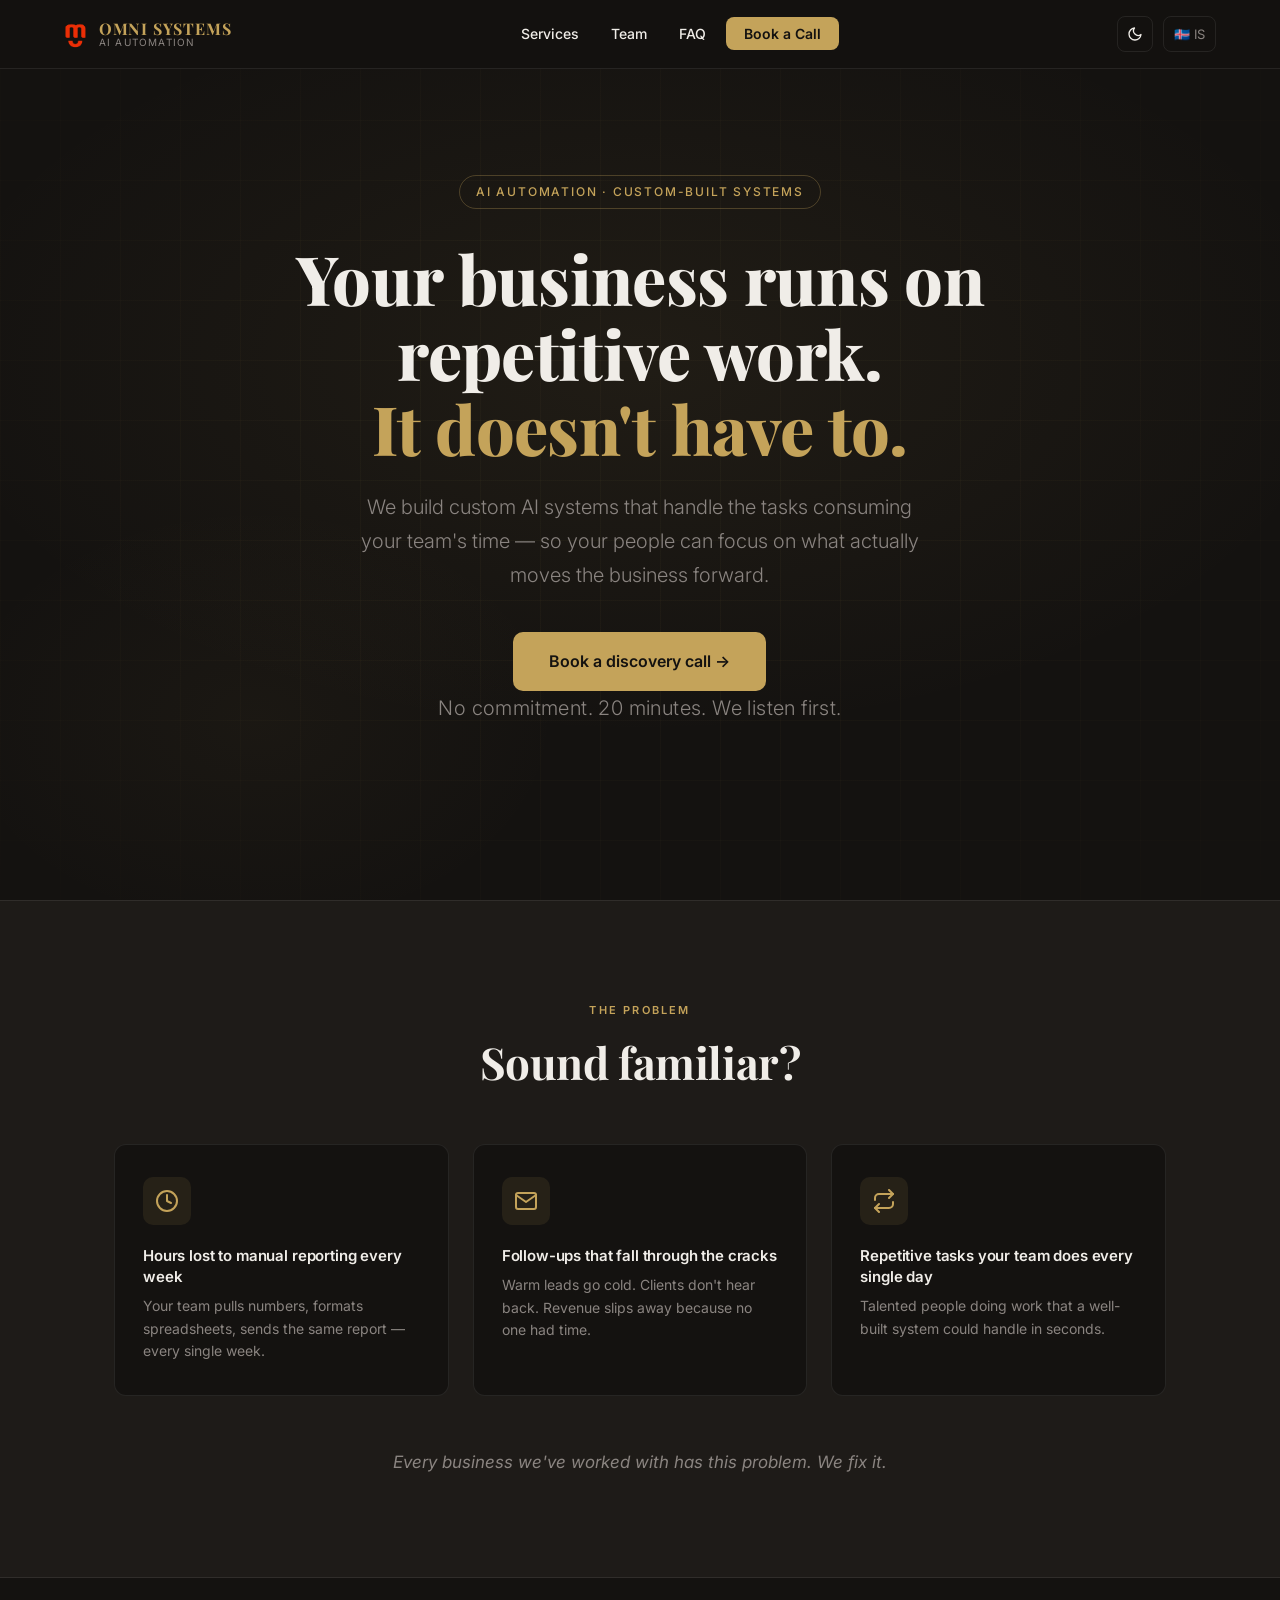
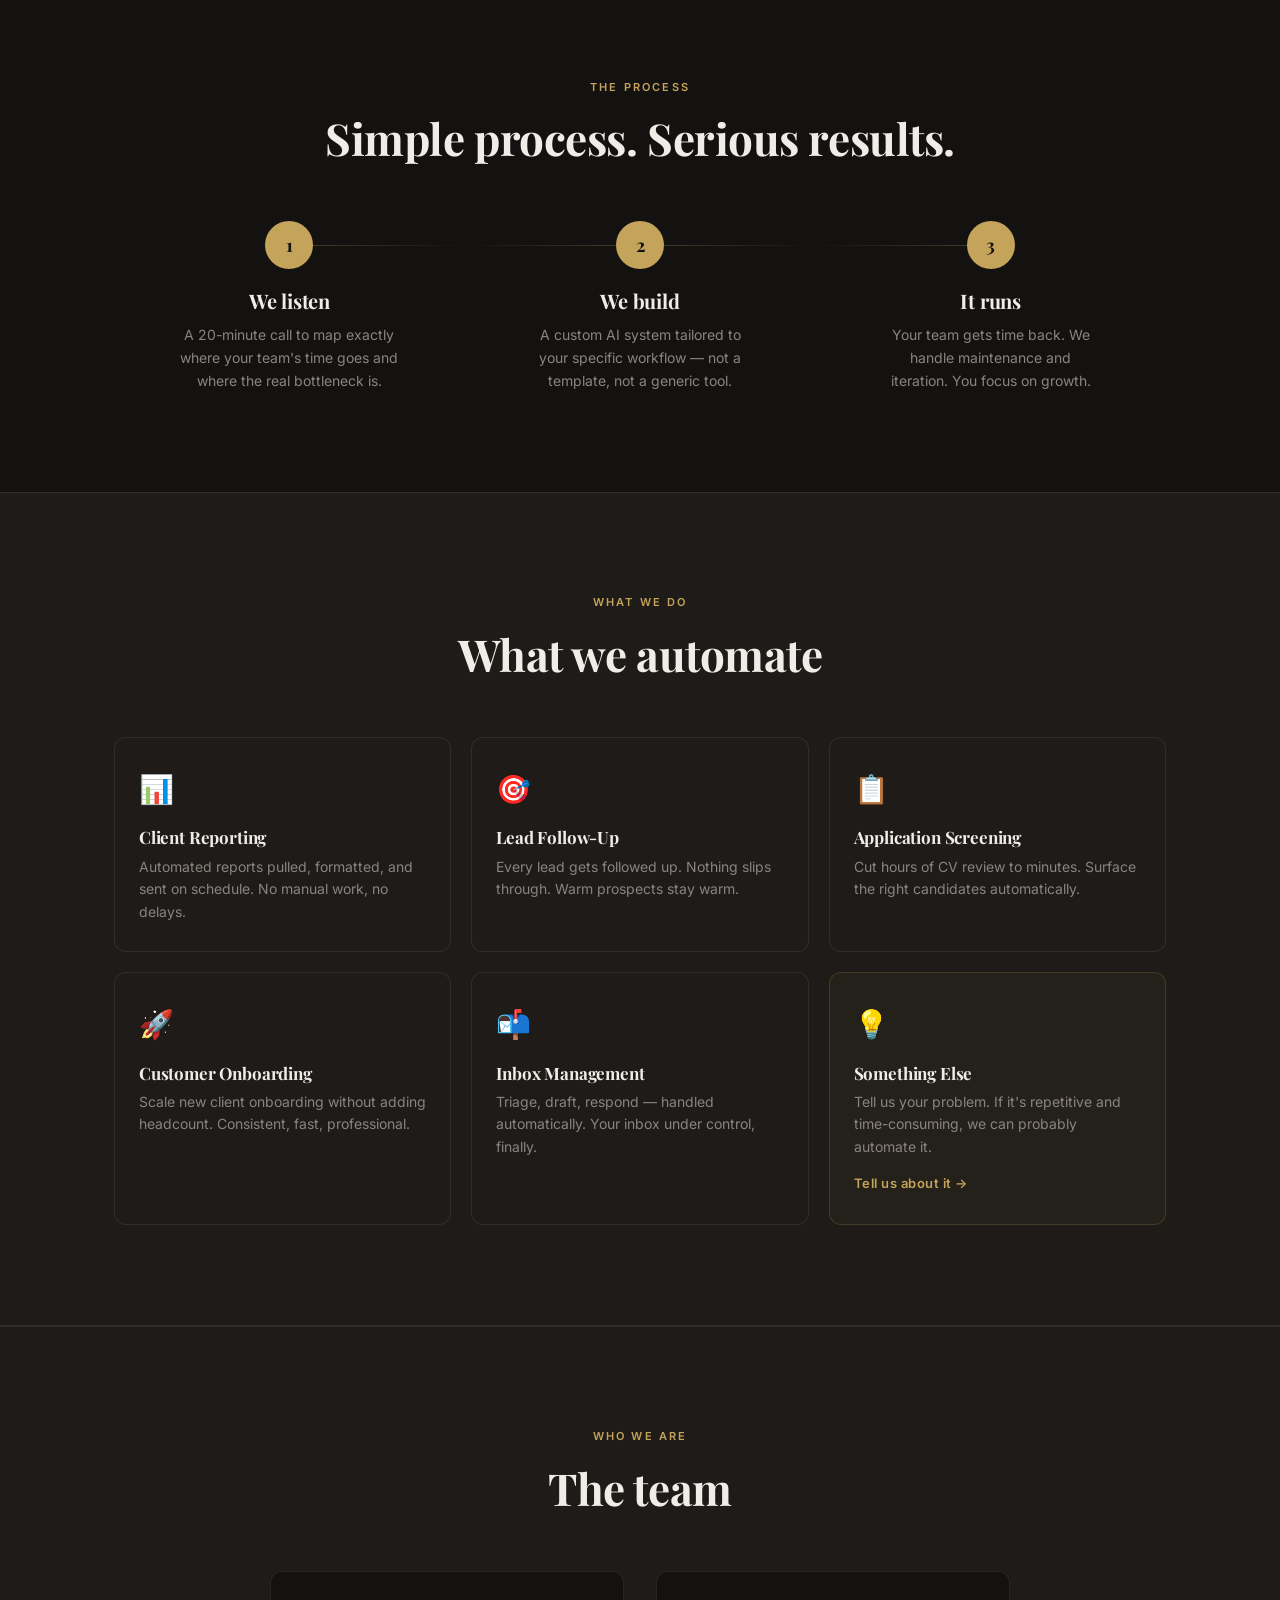
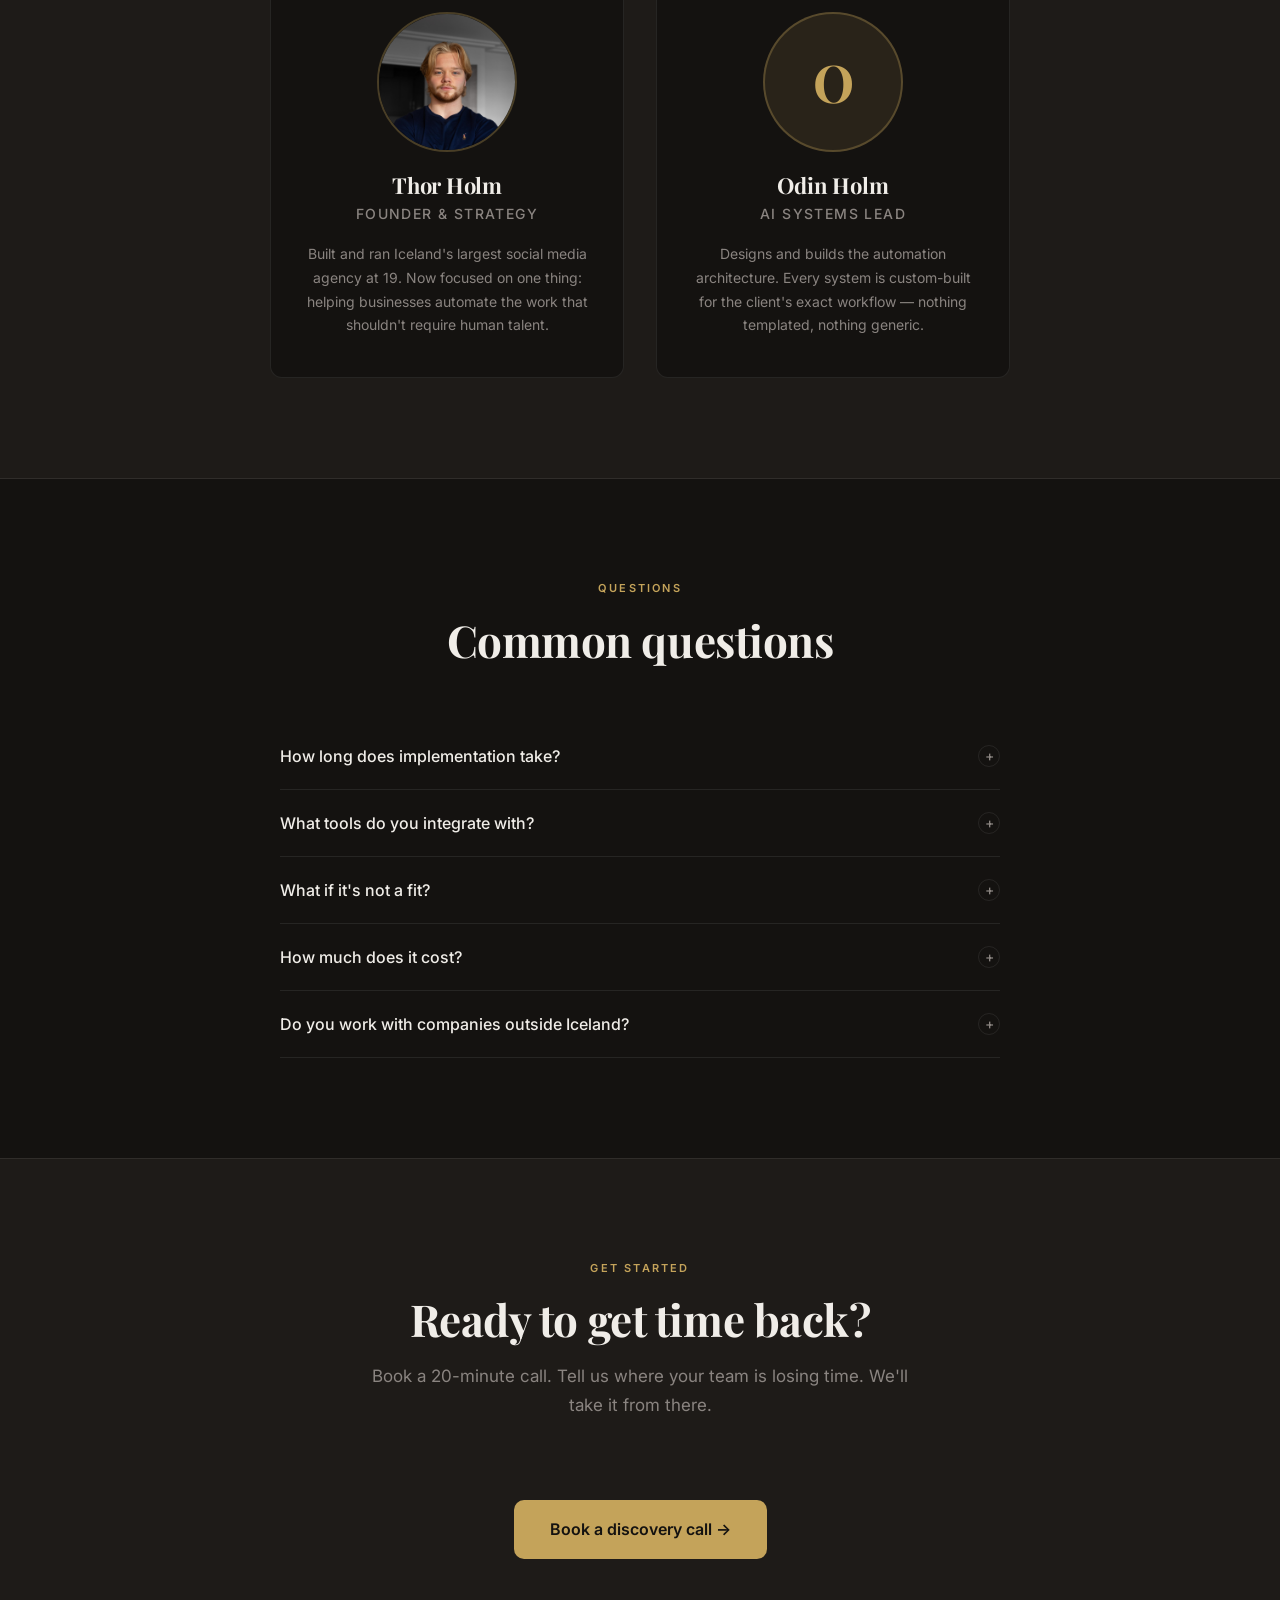
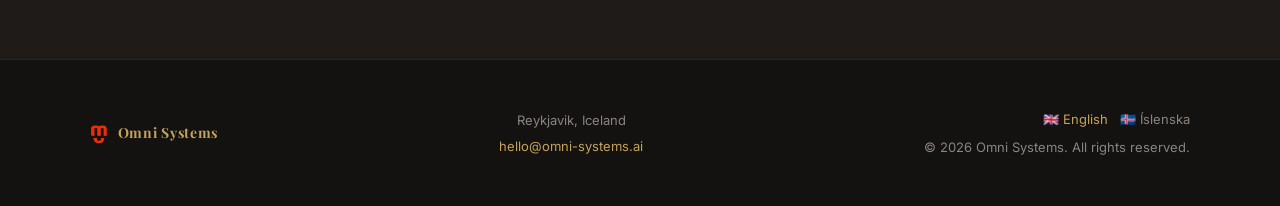
==== index.html @ a5f2f6a1 "feat: Omni Systems website v1 — dark/light mode, EN/IS, full landing page" ====
<!DOCTYPE html>
<html lang="en">
<head>
  <meta charset="UTF-8" />
  <meta name="viewport" content="width=device-width, initial-scale=1.0" />
  <title>Omni Systems — AI Automation Agency</title>
  <meta name="description" content="We build custom AI systems that handle the tasks consuming your team's time — so your people can focus on what actually moves the business forward." />
  <meta property="og:title" content="Omni Systems — AI Automation Agency" />
  <meta property="og:description" content="Custom AI automation built for your exact workflow. Book a 20-minute discovery call." />
  <meta property="og:image" content="assets/thor-holm.jpg" />
  <meta property="og:type" content="website" />
  <link rel="stylesheet" href="style.css" />
  <link rel="icon" href="data:image/svg+xml,<svg xmlns='http://www.w3.org/2000/svg' viewBox='0 0 100 100'><text y='.9em' font-size='90'>⚙</text></svg>" />
</head>
<body>

<!-- ── Navigation ── -->
<nav>
  <div class="nav-inner">
    <a href="#" class="nav-logo">
      <img src="assets/logo-icon.png" alt="Omni Systems" style="height:36px;width:auto;" />
      <div class="nav-logo-text">
        <span class="nav-logo-name">Omni Systems</span>
        <span class="nav-logo-tagline">AI Automation</span>
      </div>
    </a>

    <ul class="nav-links">
      <li><a href="#services">Services</a></li>
      <li><a href="#team">Team</a></li>
      <li><a href="#faq">FAQ</a></li>
      <li><a href="https://calendly.com/thorholm04/discovery-call" target="_blank" rel="noopener" class="nav-cta">Book a Call</a></li>
    </ul>

    <div class="nav-controls">
      <button class="theme-toggle" id="theme-toggle" title="Toggle light/dark mode" aria-label="Toggle theme">
        <!-- icon injected by JS -->
      </button>
      <a href="is/" class="lang-toggle" title="Íslenska">
        🇮🇸 <span>IS</span>
      </a>
      <button class="hamburger" id="hamburger" aria-label="Menu">
        <span></span><span></span><span></span>
      </button>
    </div>
  </div>
</nav>

<!-- ── Mobile Menu ── -->
<div class="mobile-menu" id="mobile-menu">
  <a href="#services">Services</a>
  <a href="#team">Team</a>
  <a href="#faq">FAQ</a>
  <a href="is/" class="lang-toggle" style="border:none;padding:12px 0;">🇮🇸 Íslenska</a>
  <a href="https://calendly.com/thorholm04/discovery-call" target="_blank" rel="noopener" class="mobile-cta">Book a discovery call →</a>
</div>

<!-- ── Hero ── -->
<section class="hero" id="home">
  <div class="hero-bg">
    <div class="hero-grid"></div>
  </div>
  <div class="hero-content fade-up visible">
    <div class="hero-badge">AI Automation · Custom-built systems</div>
    <h1>Your business runs on<br/>repetitive work.<br/><em>It doesn't have to.</em></h1>
    <p>We build custom AI systems that handle the tasks consuming your team's time — so your people can focus on what actually moves the business forward.</p>
    <a href="https://calendly.com/thorholm04/discovery-call" target="_blank" rel="noopener" class="btn">Book a discovery call &rarr;</a>
    <p class="hero-trust">No commitment. 20 minutes. We listen first.</p>
  </div>
</section>

<!-- ── The Problem ── -->
<section class="section problem" id="problem">
  <div class="container">
    <div class="text-center">
      <p class="section-label">The problem</p>
      <h2 class="section-title">Sound familiar?</h2>
    </div>
    <div class="problem-grid">
      <div class="problem-card fade-up">
        <div class="problem-icon">
          <svg viewBox="0 0 24 24" fill="none" stroke="currentColor" stroke-width="2" stroke-linecap="round" stroke-linejoin="round">
            <circle cx="12" cy="12" r="10"/><polyline points="12 6 12 12 16 14"/>
          </svg>
        </div>
        <h3>Hours lost to manual reporting every week</h3>
        <p>Your team pulls numbers, formats spreadsheets, sends the same report — every single week.</p>
      </div>
      <div class="problem-card fade-up">
        <div class="problem-icon">
          <svg viewBox="0 0 24 24" fill="none" stroke="currentColor" stroke-width="2" stroke-linecap="round" stroke-linejoin="round">
            <path d="M4 4h16c1.1 0 2 .9 2 2v12c0 1.1-.9 2-2 2H4c-1.1 0-2-.9-2-2V6c0-1.1.9-2 2-2z"/><polyline points="22,6 12,13 2,6"/>
          </svg>
        </div>
        <h3>Follow-ups that fall through the cracks</h3>
        <p>Warm leads go cold. Clients don't hear back. Revenue slips away because no one had time.</p>
      </div>
      <div class="problem-card fade-up">
        <div class="problem-icon">
          <svg viewBox="0 0 24 24" fill="none" stroke="currentColor" stroke-width="2" stroke-linecap="round" stroke-linejoin="round">
            <polyline points="17 1 21 5 17 9"/><path d="M3 11V9a4 4 0 0 1 4-4h14"/><polyline points="7 23 3 19 7 15"/><path d="M21 13v2a4 4 0 0 1-4 4H3"/>
          </svg>
        </div>
        <h3>Repetitive tasks your team does every single day</h3>
        <p>Talented people doing work that a well-built system could handle in seconds.</p>
      </div>
    </div>
    <p class="problem-closing">Every business we've worked with has this problem. We fix it.</p>
  </div>
</section>

<!-- ── How It Works ── -->
<section class="section" id="how">
  <div class="container">
    <div class="text-center">
      <p class="section-label">The process</p>
      <h2 class="section-title">Simple process. Serious results.</h2>
    </div>
    <div class="steps-row">
      <div class="step fade-up">
        <div class="step-number">1</div>
        <h3>We listen</h3>
        <p>A 20-minute call to map exactly where your team's time goes and where the real bottleneck is.</p>
      </div>
      <div class="step fade-up">
        <div class="step-number">2</div>
        <h3>We build</h3>
        <p>A custom AI system tailored to your specific workflow — not a template, not a generic tool.</p>
      </div>
      <div class="step fade-up">
        <div class="step-number">3</div>
        <h3>It runs</h3>
        <p>Your team gets time back. We handle maintenance and iteration. You focus on growth.</p>
      </div>
    </div>
  </div>
</section>

<!-- ── Services ── -->
<section class="section" id="services" style="background:var(--bg-card);border-top:1px solid var(--border);border-bottom:1px solid var(--border);">
  <div class="container">
    <div class="text-center">
      <p class="section-label">What we do</p>
      <h2 class="section-title">What we automate</h2>
    </div>
    <div class="services-grid">
      <div class="service-card fade-up">
        <div class="service-icon">📊</div>
        <h3>Client Reporting</h3>
        <p>Automated reports pulled, formatted, and sent on schedule. No manual work, no delays.</p>
      </div>
      <div class="service-card fade-up">
        <div class="service-icon">🎯</div>
        <h3>Lead Follow-Up</h3>
        <p>Every lead gets followed up. Nothing slips through. Warm prospects stay warm.</p>
      </div>
      <div class="service-card fade-up">
        <div class="service-icon">📋</div>
        <h3>Application Screening</h3>
        <p>Cut hours of CV review to minutes. Surface the right candidates automatically.</p>
      </div>
      <div class="service-card fade-up">
        <div class="service-icon">🚀</div>
        <h3>Customer Onboarding</h3>
        <p>Scale new client onboarding without adding headcount. Consistent, fast, professional.</p>
      </div>
      <div class="service-card fade-up">
        <div class="service-icon">📬</div>
        <h3>Inbox Management</h3>
        <p>Triage, draft, respond — handled automatically. Your inbox under control, finally.</p>
      </div>
      <div class="service-card cta-card fade-up">
        <div class="service-icon">💡</div>
        <h3>Something Else</h3>
        <p>Tell us your problem. If it's repetitive and time-consuming, we can probably automate it.</p>
        <a href="https://calendly.com/thorholm04/discovery-call" target="_blank" rel="noopener" class="service-link">Tell us about it &rarr;</a>
      </div>
    </div>
  </div>
</section>

<!-- ── Team ── -->
<section class="section team" id="team">
  <div class="container">
    <div class="text-center">
      <p class="section-label">Who we are</p>
      <h2 class="section-title">The team</h2>
    </div>
    <div class="team-grid">
      <div class="team-card fade-up">
        <img src="assets/thor-holm.jpg" alt="Thor Holm" class="team-photo" />
        <h3>Thor Holm</h3>
        <p class="team-role">Founder &amp; Strategy</p>
        <p>Built and ran Iceland's largest social media agency at 19. Now focused on one thing: helping businesses automate the work that shouldn't require human talent.</p>
      </div>
      <div class="team-card fade-up">
        <div class="team-photo-placeholder">O</div>
        <h3>Odin Holm</h3>
        <p class="team-role">AI Systems Lead</p>
        <p>Designs and builds the automation architecture. Every system is custom-built for the client's exact workflow — nothing templated, nothing generic.</p>
      </div>
    </div>
  </div>
</section>

<!-- ── FAQ ── -->
<section class="section" id="faq">
  <div class="container">
    <div class="text-center">
      <p class="section-label">Questions</p>
      <h2 class="section-title">Common questions</h2>
    </div>
    <div class="faq-list">
      <div class="faq-item">
        <button class="faq-question">
          How long does implementation take?
          <span class="faq-icon">+</span>
        </button>
        <div class="faq-answer"><div class="faq-answer-inner">First automation deployed within 1–2 weeks of our discovery call. We move fast and build iteratively.</div></div>
      </div>
      <div class="faq-item">
        <button class="faq-question">
          What tools do you integrate with?
          <span class="faq-icon">+</span>
        </button>
        <div class="faq-answer"><div class="faq-answer-inner">We work with whatever your team already uses — email, CRM, spreadsheets, Slack, or anything else. No rip-and-replace.</div></div>
      </div>
      <div class="faq-item">
        <button class="faq-question">
          What if it's not a fit?
          <span class="faq-icon">+</span>
        </button>
        <div class="faq-answer"><div class="faq-answer-inner">We'll tell you on the discovery call. No hard sell, no wasted time. If it's not the right fit, we'll say so honestly.</div></div>
      </div>
      <div class="faq-item">
        <button class="faq-question">
          How much does it cost?
          <span class="faq-icon">+</span>
        </button>
        <div class="faq-answer"><div class="faq-answer-inner">Depends on scope. Most clients start at $1,500–2,000/month. We discuss this openly on the call — no surprises.</div></div>
      </div>
      <div class="faq-item">
        <button class="faq-question">
          Do you work with companies outside Iceland?
          <span class="faq-icon">+</span>
        </button>
        <div class="faq-answer"><div class="faq-answer-inner">Yes. Most of our clients are in the UK, US, and Scandinavia. We work fully remotely and across time zones.</div></div>
      </div>
    </div>
  </div>
</section>

<!-- ── Final CTA ── -->
<section class="section final-cta" id="contact">
  <div class="container">
    <p class="section-label">Get started</p>
    <h2 class="section-title">Ready to get time back?</h2>
    <p class="section-sub">Book a 20-minute call. Tell us where your team is losing time. We'll take it from there.</p>
    <a href="https://calendly.com/thorholm04/discovery-call" target="_blank" rel="noopener" class="btn" style="margin-top:40px;">Book a discovery call &rarr;</a>
  </div>
</section>

<!-- ── Footer ── -->
<footer>
  <div class="footer-inner">
    <div class="footer-logo">
      <img src="assets/logo-icon.png" alt="Omni Systems" />
      <span class="footer-logo-text">Omni Systems</span>
    </div>
    <div class="footer-meta">
      <span>Reykjavik, Iceland</span>
      <a href="mailto:hello@omni-systems.ai">hello@omni-systems.ai</a>
    </div>
    <div class="footer-right">
      <div class="footer-langs">
        <a href="/" class="active">🇬🇧 English</a>
        <a href="is/">🇮🇸 Íslenska</a>
      </div>
      <span>&copy; 2026 Omni Systems. All rights reserved.</span>
    </div>
  </div>
</footer>

<script src="script.js"></script>
</body>
</html>
---- style.css ----
/* ============================================
   OMNI SYSTEMS — style.css
   Dark/light mode, Playfair + Inter, gold accent
   ============================================ */

@import url('https://fonts.googleapis.com/css2?family=Inter:wght@300;400;500;600&family=Playfair+Display:wght@600;700;800&display=swap');

/* ── CSS Variables ── */
:root {
  --bg: #141210;
  --bg-card: #1e1b18;
  --bg-card-hover: #252017;
  --text: #F0EDE8;
  --text-muted: #8a8480;
  --accent: #c4a35a;
  --accent-hover: #d4b36a;
  --border: rgba(255,255,255,0.08);
  --nav-bg: rgba(20,18,16,0.92);
  --shadow: 0 4px 32px rgba(0,0,0,0.4);
  --radius: 12px;
  --transition: 0.3s ease;
}

body.light-mode {
  --bg: #FAF8F5;
  --bg-card: #F0ECE6;
  --bg-card-hover: #E8E2D8;
  --text: #1a1a18;
  --text-muted: #6b6560;
  --accent: #c4a35a;
  --accent-hover: #b39348;
  --border: rgba(0,0,0,0.08);
  --nav-bg: rgba(250,248,245,0.92);
  --shadow: 0 4px 32px rgba(0,0,0,0.08);
}

/* ── Paper grain texture for light mode ── */
body.light-mode::before {
  content: '';
  position: fixed;
  inset: 0;
  pointer-events: none;
  z-index: 0;
  opacity: 0.035;
  background-image: url("data:image/svg+xml,%3Csvg viewBox='0 0 256 256' xmlns='http://www.w3.org/2000/svg'%3E%3Cfilter id='noise'%3E%3CfeTurbulence type='fractalNoise' baseFrequency='0.9' numOctaves='4' stitchTiles='stitch'/%3E%3C/filter%3E%3Crect width='100%25' height='100%25' filter='url(%23noise)'/%3E%3C/svg%3E");
  background-repeat: repeat;
  background-size: 256px 256px;
}

/* ── Reset & Base ── */
*, *::before, *::after { box-sizing: border-box; margin: 0; padding: 0; }

html { scroll-behavior: smooth; }

body {
  background-color: var(--bg);
  color: var(--text);
  font-family: 'Inter', system-ui, sans-serif;
  font-size: 16px;
  line-height: 1.7;
  transition: background-color var(--transition), color var(--transition);
  position: relative;
}

h1, h2, h3, h4 {
  font-family: 'Playfair Display', Georgia, serif;
  line-height: 1.2;
  letter-spacing: -0.01em;
}

a { text-decoration: none; color: inherit; }
img { max-width: 100%; display: block; }

/* ── Layout ── */
.container {
  max-width: 1100px;
  margin: 0 auto;
  padding: 0 24px;
}

section { position: relative; z-index: 1; }

/* ── Nav ── */
nav {
  position: fixed;
  top: 0; left: 0; right: 0;
  z-index: 100;
  background: var(--nav-bg);
  backdrop-filter: blur(16px);
  -webkit-backdrop-filter: blur(16px);
  border-bottom: 1px solid var(--border);
  transition: background var(--transition);
}

.nav-inner {
  display: flex;
  align-items: center;
  justify-content: space-between;
  height: 68px;
  padding: 0 24px;
  max-width: 1200px;
  margin: 0 auto;
}

.nav-logo {
  display: flex;
  align-items: center;
  gap: 12px;
  text-decoration: none;
}

.nav-logo img {
  height: 36px;
  width: auto;
}

.nav-logo-text {
  display: flex;
  flex-direction: column;
  line-height: 1.1;
}

.nav-logo-name {
  font-family: 'Playfair Display', serif;
  font-size: 16px;
  font-weight: 700;
  color: var(--accent);
  letter-spacing: 0.05em;
  text-transform: uppercase;
}

.nav-logo-tagline {
  font-size: 10px;
  color: var(--text-muted);
  letter-spacing: 0.12em;
  text-transform: uppercase;
}

.nav-links {
  display: flex;
  align-items: center;
  gap: 8px;
  list-style: none;
}

.nav-links a {
  font-size: 14px;
  font-weight: 500;
  color: var(--text);
  padding: 6px 12px;
  border-radius: 6px;
  transition: color var(--transition), background var(--transition);
}

.nav-links a:hover { color: var(--accent); }

.nav-cta {
  background: var(--accent) !important;
  color: #141210 !important;
  padding: 8px 18px !important;
  border-radius: 8px !important;
  font-weight: 600 !important;
  font-size: 14px !important;
  transition: background var(--transition), transform 0.15s ease !important;
}

.nav-cta:hover {
  background: var(--accent-hover) !important;
  transform: translateY(-1px);
}

.nav-controls {
  display: flex;
  align-items: center;
  gap: 10px;
}

.theme-toggle {
  background: none;
  border: 1px solid var(--border);
  color: var(--text);
  cursor: pointer;
  width: 36px;
  height: 36px;
  border-radius: 8px;
  display: flex;
  align-items: center;
  justify-content: center;
  transition: border-color var(--transition), background var(--transition);
  font-size: 16px;
}

.theme-toggle:hover { border-color: var(--accent); background: var(--bg-card); }

.lang-toggle {
  display: flex;
  align-items: center;
  gap: 4px;
  font-size: 13px;
  color: var(--text-muted);
  border: 1px solid var(--border);
  border-radius: 8px;
  padding: 6px 10px;
  transition: border-color var(--transition), color var(--transition);
  cursor: pointer;
}

.lang-toggle:hover { border-color: var(--accent); color: var(--accent); }
.lang-toggle .active { color: var(--accent); font-weight: 600; }

/* Hamburger */
.hamburger {
  display: none;
  flex-direction: column;
  gap: 5px;
  cursor: pointer;
  background: none;
  border: none;
  padding: 4px;
}

.hamburger span {
  display: block;
  width: 22px;
  height: 2px;
  background: var(--text);
  border-radius: 2px;
  transition: all 0.25s ease;
}

.hamburger.open span:nth-child(1) { transform: translateY(7px) rotate(45deg); }
.hamburger.open span:nth-child(2) { opacity: 0; }
.hamburger.open span:nth-child(3) { transform: translateY(-7px) rotate(-45deg); }

.mobile-menu {
  display: none;
  position: fixed;
  top: 68px; left: 0; right: 0;
  background: var(--bg);
  border-bottom: 1px solid var(--border);
  z-index: 99;
  padding: 20px 24px 28px;
  flex-direction: column;
  gap: 4px;
}

.mobile-menu.open { display: flex; }

.mobile-menu a {
  font-size: 16px;
  font-weight: 500;
  color: var(--text);
  padding: 12px 0;
  border-bottom: 1px solid var(--border);
  transition: color var(--transition);
}

.mobile-menu a:hover { color: var(--accent); }

.mobile-menu .mobile-cta {
  margin-top: 16px;
  background: var(--accent);
  color: #141210;
  text-align: center;
  padding: 14px;
  border-radius: 10px;
  font-weight: 600;
  font-size: 15px;
  border: none;
}

/* ── Hero ── */
.hero {
  min-height: 100vh;
  display: flex;
  align-items: center;
  justify-content: center;
  text-align: center;
  padding: 120px 24px 80px;
  overflow: hidden;
}

.hero-bg {
  position: absolute;
  inset: 0;
  z-index: 0;
  overflow: hidden;
}

/* Animated geometric lines */
.hero-bg::before {
  content: '';
  position: absolute;
  inset: 0;
  background:
    radial-gradient(ellipse 80% 60% at 50% 40%, rgba(196,163,90,0.07) 0%, transparent 70%),
    radial-gradient(ellipse 40% 40% at 20% 80%, rgba(196,163,90,0.04) 0%, transparent 60%);
}

.hero-grid {
  position: absolute;
  inset: 0;
  background-image:
    linear-gradient(rgba(196,163,90,0.04) 1px, transparent 1px),
    linear-gradient(90deg, rgba(196,163,90,0.04) 1px, transparent 1px);
  background-size: 60px 60px;
  mask-image: radial-gradient(ellipse 80% 80% at 50% 50%, black 30%, transparent 100%);
  -webkit-mask-image: radial-gradient(ellipse 80% 80% at 50% 50%, black 30%, transparent 100%);
  animation: gridDrift 20s ease-in-out infinite alternate;
}

@keyframes gridDrift {
  from { transform: translate(0, 0); }
  to { transform: translate(10px, 10px); }
}

.hero-content { position: relative; z-index: 1; max-width: 820px; margin: 0 auto; }

.hero-badge {
  display: inline-block;
  font-size: 12px;
  font-weight: 500;
  letter-spacing: 0.15em;
  text-transform: uppercase;
  color: var(--accent);
  border: 1px solid rgba(196,163,90,0.3);
  border-radius: 100px;
  padding: 6px 16px;
  margin-bottom: 32px;
}

.hero h1 {
  font-size: clamp(38px, 6vw, 68px);
  font-weight: 800;
  color: var(--text);
  margin-bottom: 24px;
  line-height: 1.1;
}

.hero h1 em {
  font-style: normal;
  color: var(--accent);
}

.hero p {
  font-size: clamp(16px, 2vw, 20px);
  color: var(--text-muted);
  max-width: 580px;
  margin: 0 auto 40px;
  font-weight: 300;
  line-height: 1.7;
}

.btn {
  display: inline-block;
  background: var(--accent);
  color: #141210;
  font-family: 'Inter', sans-serif;
  font-size: 16px;
  font-weight: 600;
  padding: 16px 36px;
  border-radius: 10px;
  border: none;
  cursor: pointer;
  transition: background var(--transition), transform 0.15s ease, box-shadow var(--transition);
  text-decoration: none;
}

.btn:hover {
  background: var(--accent-hover);
  transform: translateY(-2px);
  box-shadow: 0 8px 24px rgba(196,163,90,0.3);
}

.btn-outline {
  background: transparent;
  border: 1px solid var(--accent);
  color: var(--accent);
}

.btn-outline:hover {
  background: var(--accent);
  color: #141210;
}

.hero-trust {
  margin-top: 20px;
  font-size: 13px;
  color: var(--text-muted);
  letter-spacing: 0.02em;
}

/* ── Section Styles ── */
.section {
  padding: 100px 0;
}

.section-label {
  font-size: 11px;
  font-weight: 600;
  letter-spacing: 0.2em;
  text-transform: uppercase;
  color: var(--accent);
  margin-bottom: 16px;
}

.section-title {
  font-size: clamp(28px, 4vw, 44px);
  font-weight: 700;
  color: var(--text);
  margin-bottom: 16px;
}

.section-sub {
  font-size: 17px;
  color: var(--text-muted);
  max-width: 560px;
  line-height: 1.7;
}

.text-center { text-align: center; }
.text-center .section-sub { margin: 0 auto; }

/* ── Problem Section ── */
.problem { background: var(--bg-card); border-top: 1px solid var(--border); border-bottom: 1px solid var(--border); }

.problem-grid {
  display: grid;
  grid-template-columns: repeat(3, 1fr);
  gap: 24px;
  margin-top: 56px;
}

.problem-card {
  background: var(--bg);
  border: 1px solid var(--border);
  border-radius: var(--radius);
  padding: 32px 28px;
  transition: border-color var(--transition), transform 0.2s ease;
}

.problem-card:hover {
  border-color: rgba(196,163,90,0.3);
  transform: translateY(-3px);
}

.problem-icon {
  width: 48px;
  height: 48px;
  background: rgba(196,163,90,0.1);
  border-radius: 10px;
  display: flex;
  align-items: center;
  justify-content: center;
  margin-bottom: 20px;
}

.problem-icon svg { width: 24px; height: 24px; color: var(--accent); }

.problem-card h3 {
  font-family: 'Inter', sans-serif;
  font-size: 15px;
  font-weight: 600;
  color: var(--text);
  margin-bottom: 8px;
  line-height: 1.4;
}

.problem-card p {
  font-size: 14px;
  color: var(--text-muted);
  line-height: 1.6;
}

.problem-closing {
  text-align: center;
  margin-top: 52px;
  font-size: 17px;
  color: var(--text-muted);
  font-style: italic;
}

/* ── How It Works ── */
.steps-row {
  display: flex;
  align-items: flex-start;
  gap: 0;
  margin-top: 56px;
}

.step {
  flex: 1;
  text-align: center;
  padding: 0 24px;
  position: relative;
}

.step::after {
  content: '';
  position: absolute;
  top: 24px;
  right: -1px;
  width: 50%;
  height: 1px;
  background: linear-gradient(90deg, var(--accent), transparent);
  opacity: 0.3;
}

.step:last-child::after { display: none; }

.step::before {
  content: '';
  position: absolute;
  top: 24px;
  left: -1px;
  width: 50%;
  height: 1px;
  background: linear-gradient(270deg, var(--accent), transparent);
  opacity: 0.3;
}

.step:first-child::before { display: none; }

.step-number {
  width: 48px;
  height: 48px;
  background: var(--accent);
  color: #141210;
  border-radius: 50%;
  display: flex;
  align-items: center;
  justify-content: center;
  font-family: 'Playfair Display', serif;
  font-size: 18px;
  font-weight: 700;
  margin: 0 auto 20px;
  position: relative;
  z-index: 1;
}

.step h3 {
  font-size: 20px;
  font-weight: 700;
  color: var(--text);
  margin-bottom: 10px;
}

.step p {
  font-size: 14px;
  color: var(--text-muted);
  line-height: 1.65;
  max-width: 220px;
  margin: 0 auto;
}

/* ── Services ── */
.services-grid {
  display: grid;
  grid-template-columns: repeat(3, 1fr);
  gap: 20px;
  margin-top: 56px;
}

.service-card {
  background: var(--bg-card);
  border: 1px solid var(--border);
  border-radius: var(--radius);
  padding: 28px 24px;
  transition: border-color var(--transition), transform 0.2s ease, background var(--transition);
}

.service-card:hover {
  border-color: rgba(196,163,90,0.3);
  transform: translateY(-3px);
  background: var(--bg-card-hover);
}

.service-card.cta-card {
  border-color: rgba(196,163,90,0.2);
  background: rgba(196,163,90,0.04);
}

.service-card.cta-card:hover {
  border-color: var(--accent);
  background: rgba(196,163,90,0.08);
}

.service-icon {
  font-size: 28px;
  margin-bottom: 14px;
}

.service-card h3 {
  font-family: 'Playfair Display', serif;
  font-size: 17px;
  font-weight: 700;
  color: var(--text);
  margin-bottom: 8px;
}

.service-card p {
  font-size: 14px;
  color: var(--text-muted);
  line-height: 1.6;
}

.service-link {
  display: inline-block;
  margin-top: 14px;
  font-size: 13px;
  font-weight: 600;
  color: var(--accent);
  letter-spacing: 0.04em;
}

.service-link:hover { text-decoration: underline; }

/* ── Team ── */
.team { background: var(--bg-card); border-top: 1px solid var(--border); border-bottom: 1px solid var(--border); }

.team-grid {
  display: grid;
  grid-template-columns: repeat(2, 1fr);
  gap: 32px;
  margin-top: 56px;
  max-width: 740px;
  margin-left: auto;
  margin-right: auto;
}

.team-card {
  background: var(--bg);
  border: 1px solid var(--border);
  border-radius: var(--radius);
  padding: 40px 32px;
  text-align: center;
  transition: border-color var(--transition), transform 0.2s ease;
}

.team-card:hover {
  border-color: rgba(196,163,90,0.25);
  transform: translateY(-3px);
}

.team-photo {
  width: 140px;
  height: 140px;
  border-radius: 50%;
  object-fit: cover;
  margin: 0 auto 20px;
  border: 2px solid rgba(196,163,90,0.3);
}

.team-photo-placeholder {
  width: 140px;
  height: 140px;
  border-radius: 50%;
  background: rgba(196,163,90,0.12);
  border: 2px solid rgba(196,163,90,0.3);
  display: flex;
  align-items: center;
  justify-content: center;
  margin: 0 auto 20px;
  font-family: 'Playfair Display', serif;
  font-size: 52px;
  font-weight: 700;
  color: var(--accent);
}

.team-card h3 {
  font-size: 22px;
  font-weight: 700;
  color: var(--text);
  margin-bottom: 4px;
}

.team-role {
  font-size: 13px;
  font-weight: 500;
  letter-spacing: 0.1em;
  text-transform: uppercase;
  color: var(--accent);
  margin-bottom: 16px;
}

.team-card p {
  font-size: 14px;
  color: var(--text-muted);
  line-height: 1.7;
}

/* ── FAQ ── */
.faq-list {
  margin-top: 56px;
  max-width: 720px;
  margin-left: auto;
  margin-right: auto;
}

.faq-item {
  border-bottom: 1px solid var(--border);
}

.faq-question {
  width: 100%;
  background: none;
  border: none;
  text-align: left;
  padding: 22px 0;
  font-family: 'Inter', sans-serif;
  font-size: 16px;
  font-weight: 500;
  color: var(--text);
  cursor: pointer;
  display: flex;
  justify-content: space-between;
  align-items: center;
  gap: 16px;
  transition: color var(--transition);
}

.faq-question:hover { color: var(--accent); }

.faq-icon {
  flex-shrink: 0;
  width: 22px;
  height: 22px;
  border: 1px solid var(--border);
  border-radius: 50%;
  display: flex;
  align-items: center;
  justify-content: center;
  font-size: 14px;
  color: var(--text-muted);
  transition: border-color var(--transition), transform 0.25s ease, color var(--transition);
}

.faq-item.open .faq-icon {
  border-color: var(--accent);
  color: var(--accent);
  transform: rotate(45deg);
}

.faq-answer {
  max-height: 0;
  overflow: hidden;
  transition: max-height 0.3s ease, padding 0.3s ease;
}

.faq-answer-inner {
  padding-bottom: 20px;
  font-size: 15px;
  color: var(--text-muted);
  line-height: 1.7;
}

.faq-item.open .faq-answer { max-height: 200px; }

/* ── Final CTA ── */
.final-cta {
  background: var(--bg-card);
  border-top: 1px solid var(--border);
  text-align: center;
}

.final-cta .section-title { margin-bottom: 16px; }
.final-cta .section-sub { margin: 0 auto 40px; }

/* ── Footer ── */
footer {
  background: var(--bg);
  border-top: 1px solid var(--border);
  padding: 48px 24px;
}

.footer-inner {
  max-width: 1100px;
  margin: 0 auto;
  display: flex;
  justify-content: space-between;
  align-items: center;
  flex-wrap: wrap;
  gap: 24px;
}

.footer-logo {
  display: flex;
  align-items: center;
  gap: 10px;
}

.footer-logo img { height: 28px; }

.footer-logo-text {
  font-family: 'Playfair Display', serif;
  font-size: 14px;
  font-weight: 700;
  color: var(--accent);
  letter-spacing: 0.05em;
}

.footer-meta {
  font-size: 13px;
  color: var(--text-muted);
  display: flex;
  flex-direction: column;
  gap: 4px;
  text-align: center;
}

.footer-meta a { color: var(--accent); }
.footer-meta a:hover { text-decoration: underline; }

.footer-right {
  font-size: 13px;
  color: var(--text-muted);
  text-align: right;
  display: flex;
  flex-direction: column;
  gap: 6px;
}

.footer-langs { display: flex; gap: 12px; justify-content: flex-end; }
.footer-langs a { color: var(--text-muted); transition: color var(--transition); }
.footer-langs a:hover, .footer-langs a.active { color: var(--accent); }

/* ── Fade-in animations ── */
.fade-up {
  opacity: 0;
  transform: translateY(28px);
  transition: opacity 0.6s ease, transform 0.6s ease;
}

.fade-up.visible {
  opacity: 1;
  transform: translateY(0);
}

.fade-up:nth-child(1) { transition-delay: 0s; }
.fade-up:nth-child(2) { transition-delay: 0.1s; }
.fade-up:nth-child(3) { transition-delay: 0.2s; }
.fade-up:nth-child(4) { transition-delay: 0.3s; }
.fade-up:nth-child(5) { transition-delay: 0.4s; }
.fade-up:nth-child(6) { transition-delay: 0.5s; }

/* ── Responsive ── */
@media (max-width: 900px) {
  .nav-links { display: none; }
  .hamburger { display: flex; }

  .problem-grid { grid-template-columns: 1fr; }
  .steps-row { flex-direction: column; gap: 32px; align-items: center; }
  .step::after, .step::before { display: none; }

  .services-grid { grid-template-columns: repeat(2, 1fr); }
  .team-grid { grid-template-columns: 1fr; max-width: 400px; }
}

@media (max-width: 600px) {
  .services-grid { grid-template-columns: 1fr; }
  .footer-inner { flex-direction: column; text-align: center; }
  .footer-right { text-align: center; }
  .footer-langs { justify-content: center; }
  .nav-logo-tagline { display: none; }
}
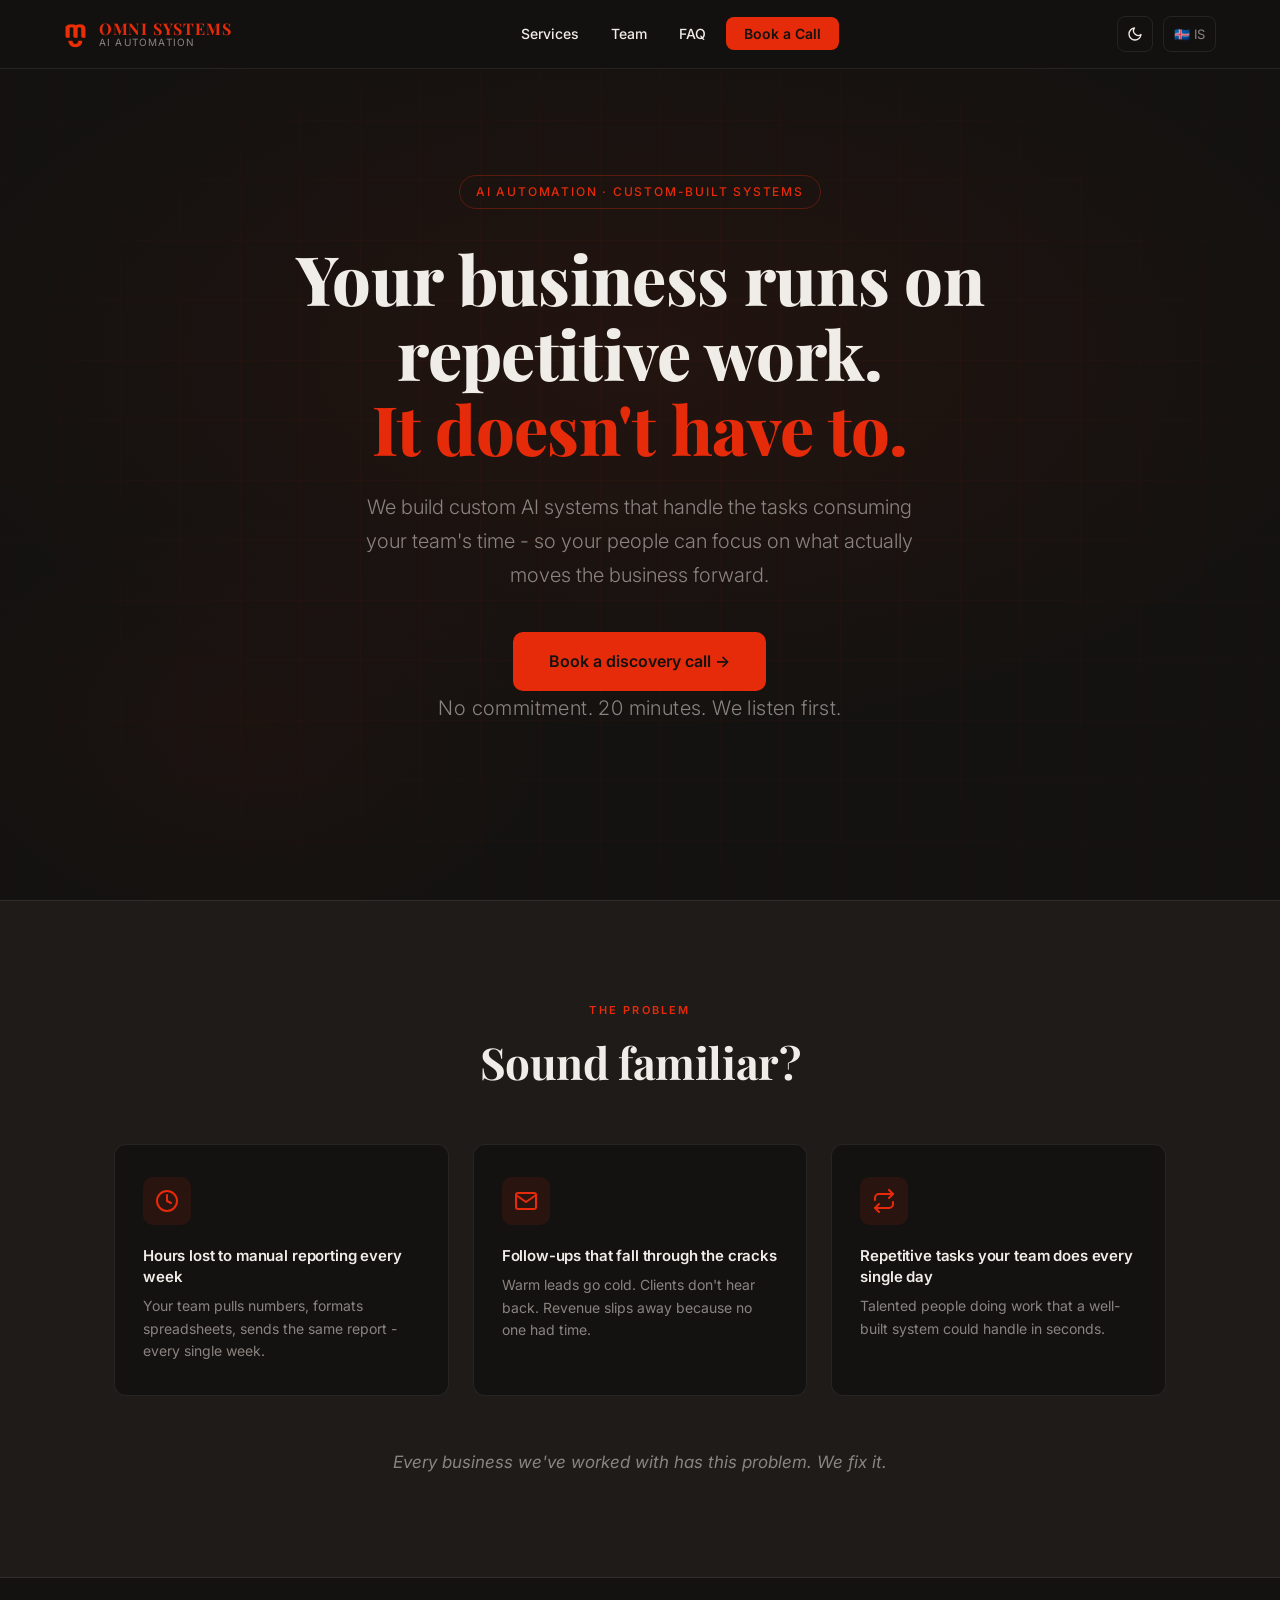
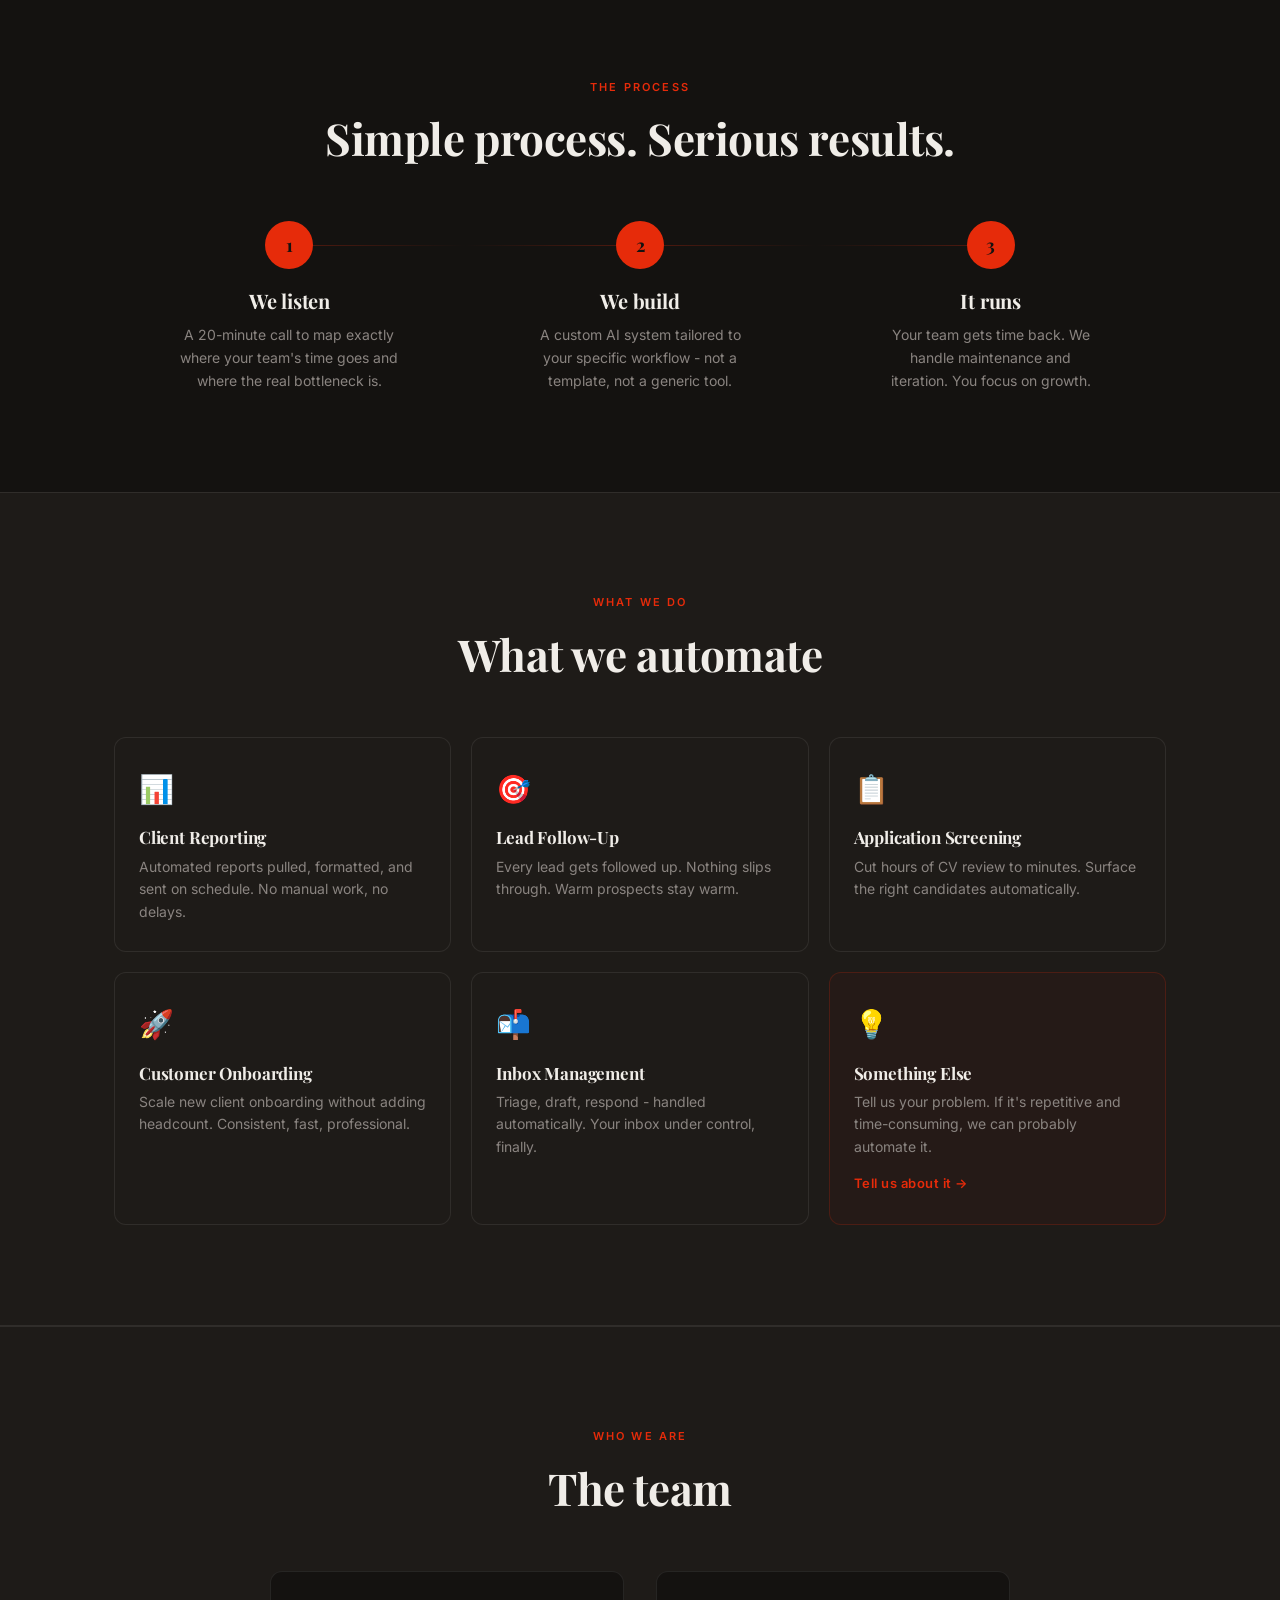
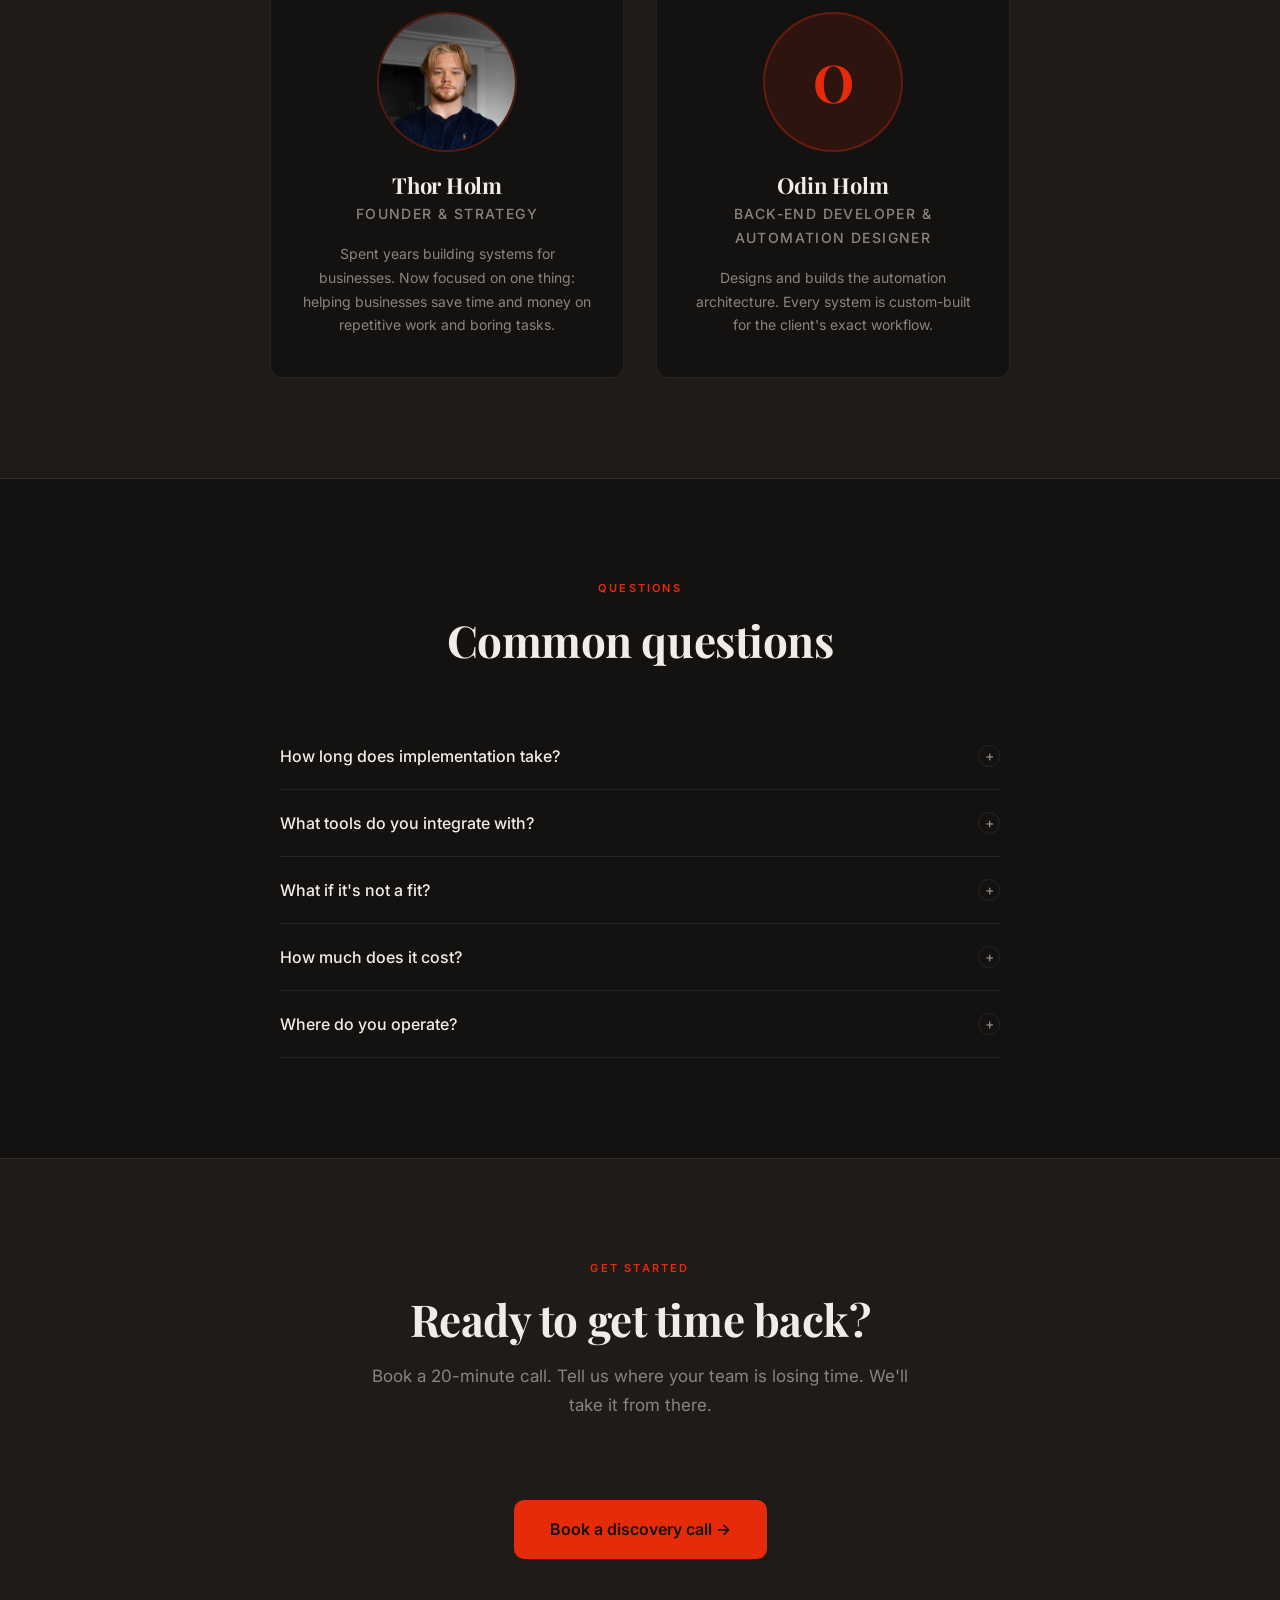
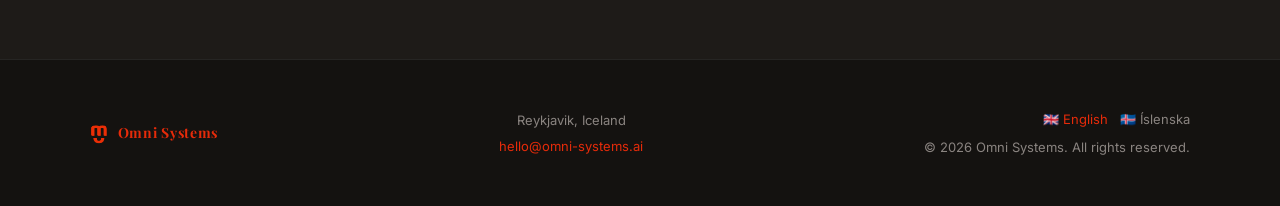
==== commit 6e46f691: "feat: brand update - Omni red, paper texture, copy fixes, em-dash removal" ====
--- a/index.html
+++ b/index.html
@@ -3,9 +3,9 @@
 <head>
   <meta charset="UTF-8" />
   <meta name="viewport" content="width=device-width, initial-scale=1.0" />
-  <title>Omni Systems — AI Automation Agency</title>
-  <meta name="description" content="We build custom AI systems that handle the tasks consuming your team's time — so your people can focus on what actually moves the business forward." />
-  <meta property="og:title" content="Omni Systems — AI Automation Agency" />
+  <title>Omni Systems - AI Automation Agency</title>
+  <meta name="description" content="We build custom AI systems that handle the tasks consuming your team's time - so your people can focus on what actually moves the business forward." />
+  <meta property="og:title" content="Omni Systems - AI Automation Agency" />
   <meta property="og:description" content="Custom AI automation built for your exact workflow. Book a 20-minute discovery call." />
   <meta property="og:image" content="assets/thor-holm.jpg" />
   <meta property="og:type" content="website" />
@@ -63,7 +63,7 @@
   <div class="hero-content fade-up visible">
     <div class="hero-badge">AI Automation · Custom-built systems</div>
     <h1>Your business runs on<br/>repetitive work.<br/><em>It doesn't have to.</em></h1>
-    <p>We build custom AI systems that handle the tasks consuming your team's time — so your people can focus on what actually moves the business forward.</p>
+    <p>We build custom AI systems that handle the tasks consuming your team's time - so your people can focus on what actually moves the business forward.</p>
     <a href="https://calendly.com/thorholm04/discovery-call" target="_blank" rel="noopener" class="btn">Book a discovery call &rarr;</a>
     <p class="hero-trust">No commitment. 20 minutes. We listen first.</p>
   </div>
@@ -84,7 +84,7 @@
           </svg>
         </div>
         <h3>Hours lost to manual reporting every week</h3>
-        <p>Your team pulls numbers, formats spreadsheets, sends the same report — every single week.</p>
+        <p>Your team pulls numbers, formats spreadsheets, sends the same report - every single week.</p>
       </div>
       <div class="problem-card fade-up">
         <div class="problem-icon">
@@ -125,7 +125,7 @@
       <div class="step fade-up">
         <div class="step-number">2</div>
         <h3>We build</h3>
-        <p>A custom AI system tailored to your specific workflow — not a template, not a generic tool.</p>
+        <p>A custom AI system tailored to your specific workflow - not a template, not a generic tool.</p>
       </div>
       <div class="step fade-up">
         <div class="step-number">3</div>
@@ -167,7 +167,7 @@
       <div class="service-card fade-up">
         <div class="service-icon">📬</div>
         <h3>Inbox Management</h3>
-        <p>Triage, draft, respond — handled automatically. Your inbox under control, finally.</p>
+        <p>Triage, draft, respond - handled automatically. Your inbox under control, finally.</p>
       </div>
       <div class="service-card cta-card fade-up">
         <div class="service-icon">💡</div>
@@ -191,13 +191,13 @@
         <img src="assets/thor-holm.jpg" alt="Thor Holm" class="team-photo" />
         <h3>Thor Holm</h3>
         <p class="team-role">Founder &amp; Strategy</p>
-        <p>Built and ran Iceland's largest social media agency at 19. Now focused on one thing: helping businesses automate the work that shouldn't require human talent.</p>
+        <p>Spent years building systems for businesses. Now focused on one thing: helping businesses save time and money on repetitive work and boring tasks.</p>
       </div>
       <div class="team-card fade-up">
         <div class="team-photo-placeholder">O</div>
         <h3>Odin Holm</h3>
-        <p class="team-role">AI Systems Lead</p>
-        <p>Designs and builds the automation architecture. Every system is custom-built for the client's exact workflow — nothing templated, nothing generic.</p>
+        <p class="team-role">Back-end Developer &amp; Automation Designer</p>
+        <p>Designs and builds the automation architecture. Every system is custom-built for the client's exact workflow.</p>
       </div>
     </div>
   </div>
@@ -223,7 +223,7 @@
           What tools do you integrate with?
           <span class="faq-icon">+</span>
         </button>
-        <div class="faq-answer"><div class="faq-answer-inner">We work with whatever your team already uses — email, CRM, spreadsheets, Slack, or anything else. No rip-and-replace.</div></div>
+        <div class="faq-answer"><div class="faq-answer-inner">We work with whatever your team already uses - email, CRM, spreadsheets, Slack, or anything else. No rip-and-replace.</div></div>
       </div>
       <div class="faq-item">
         <button class="faq-question">
@@ -237,14 +237,14 @@
           How much does it cost?
           <span class="faq-icon">+</span>
         </button>
-        <div class="faq-answer"><div class="faq-answer-inner">Depends on scope. Most clients start at $1,500–2,000/month. We discuss this openly on the call — no surprises.</div></div>
-      </div>
-      <div class="faq-item">
-        <button class="faq-question">
-          Do you work with companies outside Iceland?
-          <span class="faq-icon">+</span>
-        </button>
-        <div class="faq-answer"><div class="faq-answer-inner">Yes. Most of our clients are in the UK, US, and Scandinavia. We work fully remotely and across time zones.</div></div>
+        <div class="faq-answer"><div class="faq-answer-inner">Depends on scope. Most clients start at $1,500–2,000/month. We discuss this openly on the call - no surprises.</div></div>
+      </div>
+      <div class="faq-item">
+        <button class="faq-question">
+          Where do you operate?
+          <span class="faq-icon">+</span>
+        </button>
+        <div class="faq-answer"><div class="faq-answer-inner">Worldwide. Most of our clients are in the UK, US, and Scandinavia, but we work with companies anywhere.</div></div>
       </div>
     </div>
   </div>
--- a/style.css
+++ b/style.css
@@ -12,8 +12,8 @@
   --bg-card-hover: #252017;
   --text: #F0EDE8;
   --text-muted: #8a8480;
-  --accent: #c4a35a;
-  --accent-hover: #d4b36a;
+  --accent: #E62B0A;
+  --accent-hover: #f03b1a;
   --border: rgba(255,255,255,0.08);
   --nav-bg: rgba(20,18,16,0.92);
   --shadow: 0 4px 32px rgba(0,0,0,0.4);
@@ -27,8 +27,8 @@
   --bg-card-hover: #E8E2D8;
   --text: #1a1a18;
   --text-muted: #6b6560;
-  --accent: #c4a35a;
-  --accent-hover: #b39348;
+  --accent: #E62B0A;
+  --accent-hover: #cc2508;
   --border: rgba(0,0,0,0.08);
   --nav-bg: rgba(250,248,245,0.92);
   --shadow: 0 4px 32px rgba(0,0,0,0.08);
@@ -293,16 +293,16 @@
   position: absolute;
   inset: 0;
   background:
-    radial-gradient(ellipse 80% 60% at 50% 40%, rgba(196,163,90,0.07) 0%, transparent 70%),
-    radial-gradient(ellipse 40% 40% at 20% 80%, rgba(196,163,90,0.04) 0%, transparent 60%);
+    radial-gradient(ellipse 80% 60% at 50% 40%, rgba(230,43,10,0.07) 0%, transparent 70%),
+    radial-gradient(ellipse 40% 40% at 20% 80%, rgba(230,43,10,0.04) 0%, transparent 60%);
 }
 
 .hero-grid {
   position: absolute;
   inset: 0;
   background-image:
-    linear-gradient(rgba(196,163,90,0.04) 1px, transparent 1px),
-    linear-gradient(90deg, rgba(196,163,90,0.04) 1px, transparent 1px);
+    linear-gradient(rgba(230,43,10,0.04) 1px, transparent 1px),
+    linear-gradient(90deg, rgba(230,43,10,0.04) 1px, transparent 1px);
   background-size: 60px 60px;
   mask-image: radial-gradient(ellipse 80% 80% at 50% 50%, black 30%, transparent 100%);
   -webkit-mask-image: radial-gradient(ellipse 80% 80% at 50% 50%, black 30%, transparent 100%);
@@ -323,7 +323,7 @@
   letter-spacing: 0.15em;
   text-transform: uppercase;
   color: var(--accent);
-  border: 1px solid rgba(196,163,90,0.3);
+  border: 1px solid rgba(230,43,10,0.3);
   border-radius: 100px;
   padding: 6px 16px;
   margin-bottom: 32px;
@@ -369,7 +369,7 @@
 .btn:hover {
   background: var(--accent-hover);
   transform: translateY(-2px);
-  box-shadow: 0 8px 24px rgba(196,163,90,0.3);
+  box-shadow: 0 8px 24px rgba(230,43,10,0.3);
 }
 
 .btn-outline {
@@ -384,7 +384,7 @@
 }
 
 .hero-trust {
-  margin-top: 20px;
+  margin-top: 32px;
   font-size: 13px;
   color: var(--text-muted);
   letter-spacing: 0.02em;
@@ -440,14 +440,14 @@
 }
 
 .problem-card:hover {
-  border-color: rgba(196,163,90,0.3);
+  border-color: rgba(230,43,10,0.3);
   transform: translateY(-3px);
 }
 
 .problem-icon {
   width: 48px;
   height: 48px;
-  background: rgba(196,163,90,0.1);
+  background: rgba(230,43,10,0.1);
   border-radius: 10px;
   display: flex;
   align-items: center;
@@ -570,19 +570,19 @@
 }
 
 .service-card:hover {
-  border-color: rgba(196,163,90,0.3);
+  border-color: rgba(230,43,10,0.3);
   transform: translateY(-3px);
   background: var(--bg-card-hover);
 }
 
 .service-card.cta-card {
-  border-color: rgba(196,163,90,0.2);
-  background: rgba(196,163,90,0.04);
+  border-color: rgba(230,43,10,0.2);
+  background: rgba(230,43,10,0.04);
 }
 
 .service-card.cta-card:hover {
   border-color: var(--accent);
-  background: rgba(196,163,90,0.08);
+  background: rgba(230,43,10,0.08);
 }
 
 .service-icon {
@@ -638,7 +638,7 @@
 }
 
 .team-card:hover {
-  border-color: rgba(196,163,90,0.25);
+  border-color: rgba(230,43,10,0.25);
   transform: translateY(-3px);
 }
 
@@ -648,15 +648,15 @@
   border-radius: 50%;
   object-fit: cover;
   margin: 0 auto 20px;
-  border: 2px solid rgba(196,163,90,0.3);
+  border: 2px solid rgba(230,43,10,0.3);
 }
 
 .team-photo-placeholder {
   width: 140px;
   height: 140px;
   border-radius: 50%;
-  background: rgba(196,163,90,0.12);
-  border: 2px solid rgba(196,163,90,0.3);
+  background: rgba(230,43,10,0.12);
+  border: 2px solid rgba(230,43,10,0.3);
   display: flex;
   align-items: center;
   justify-content: center;
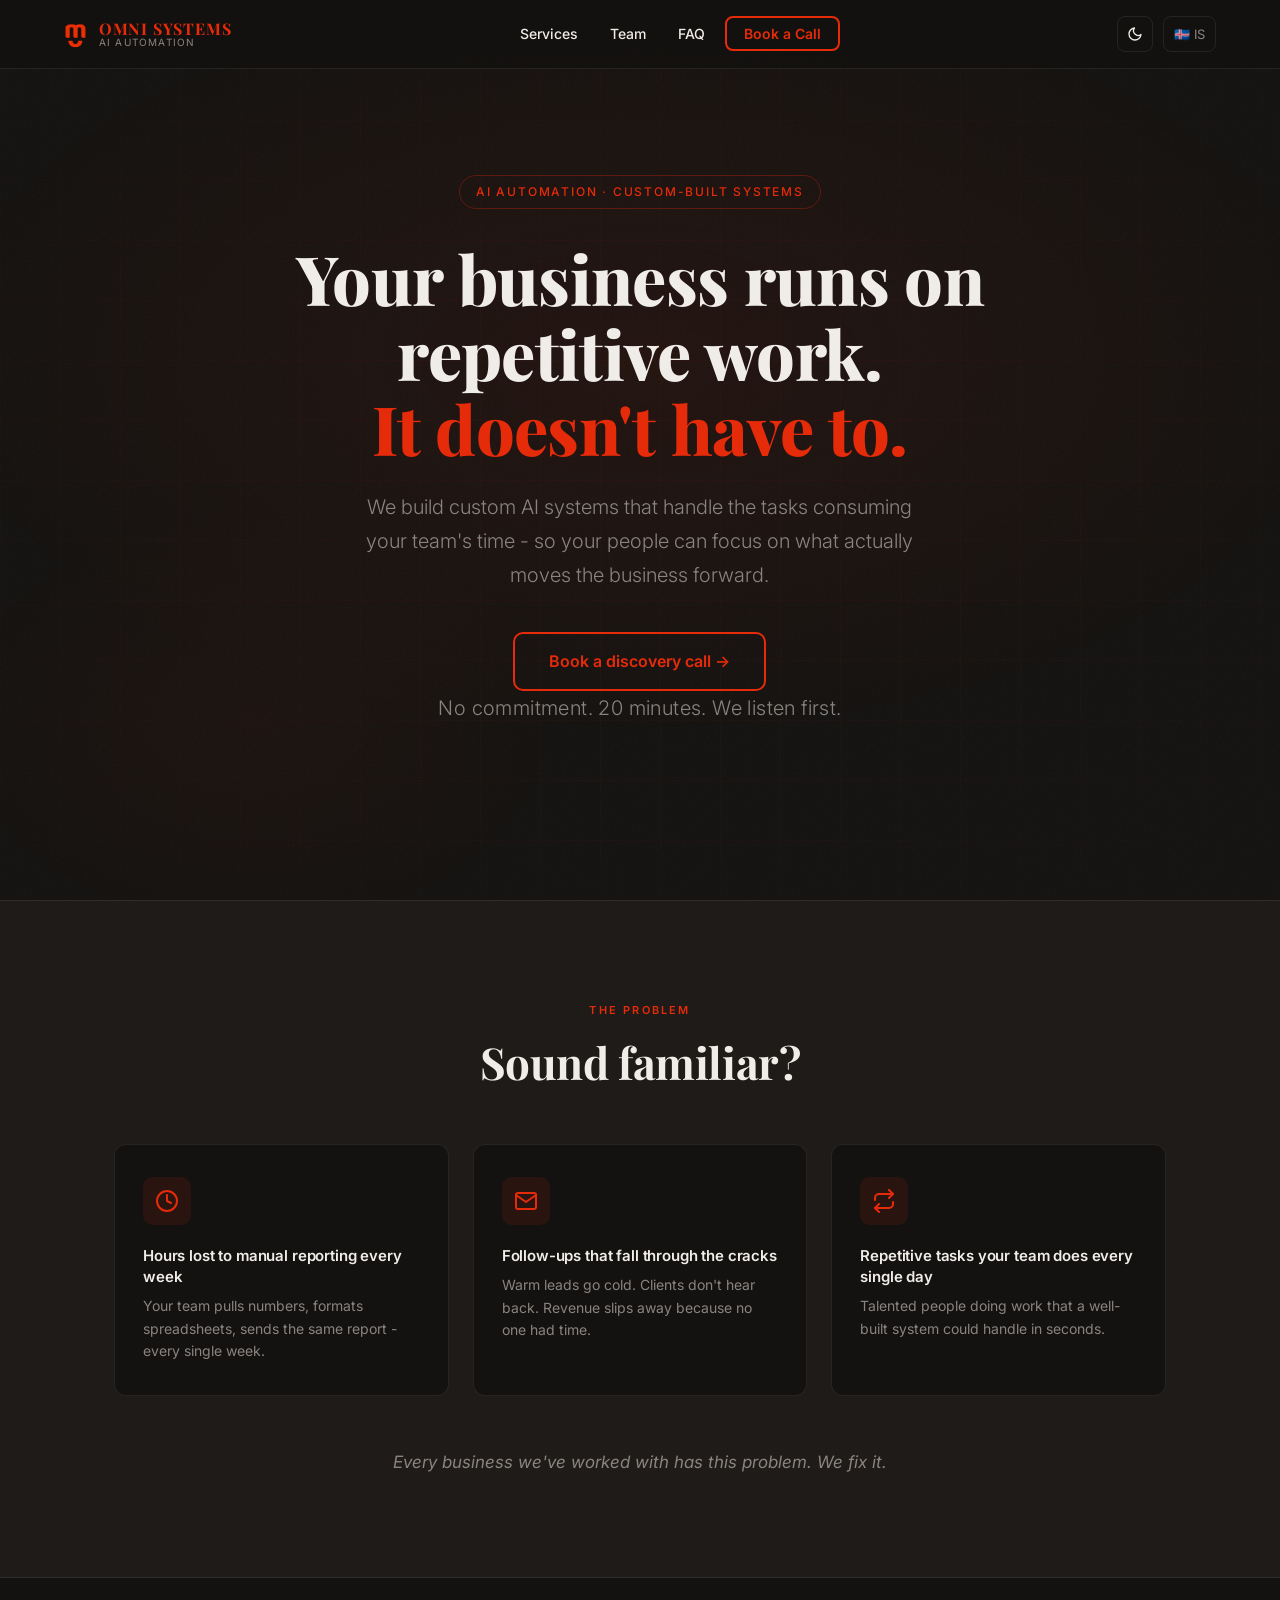
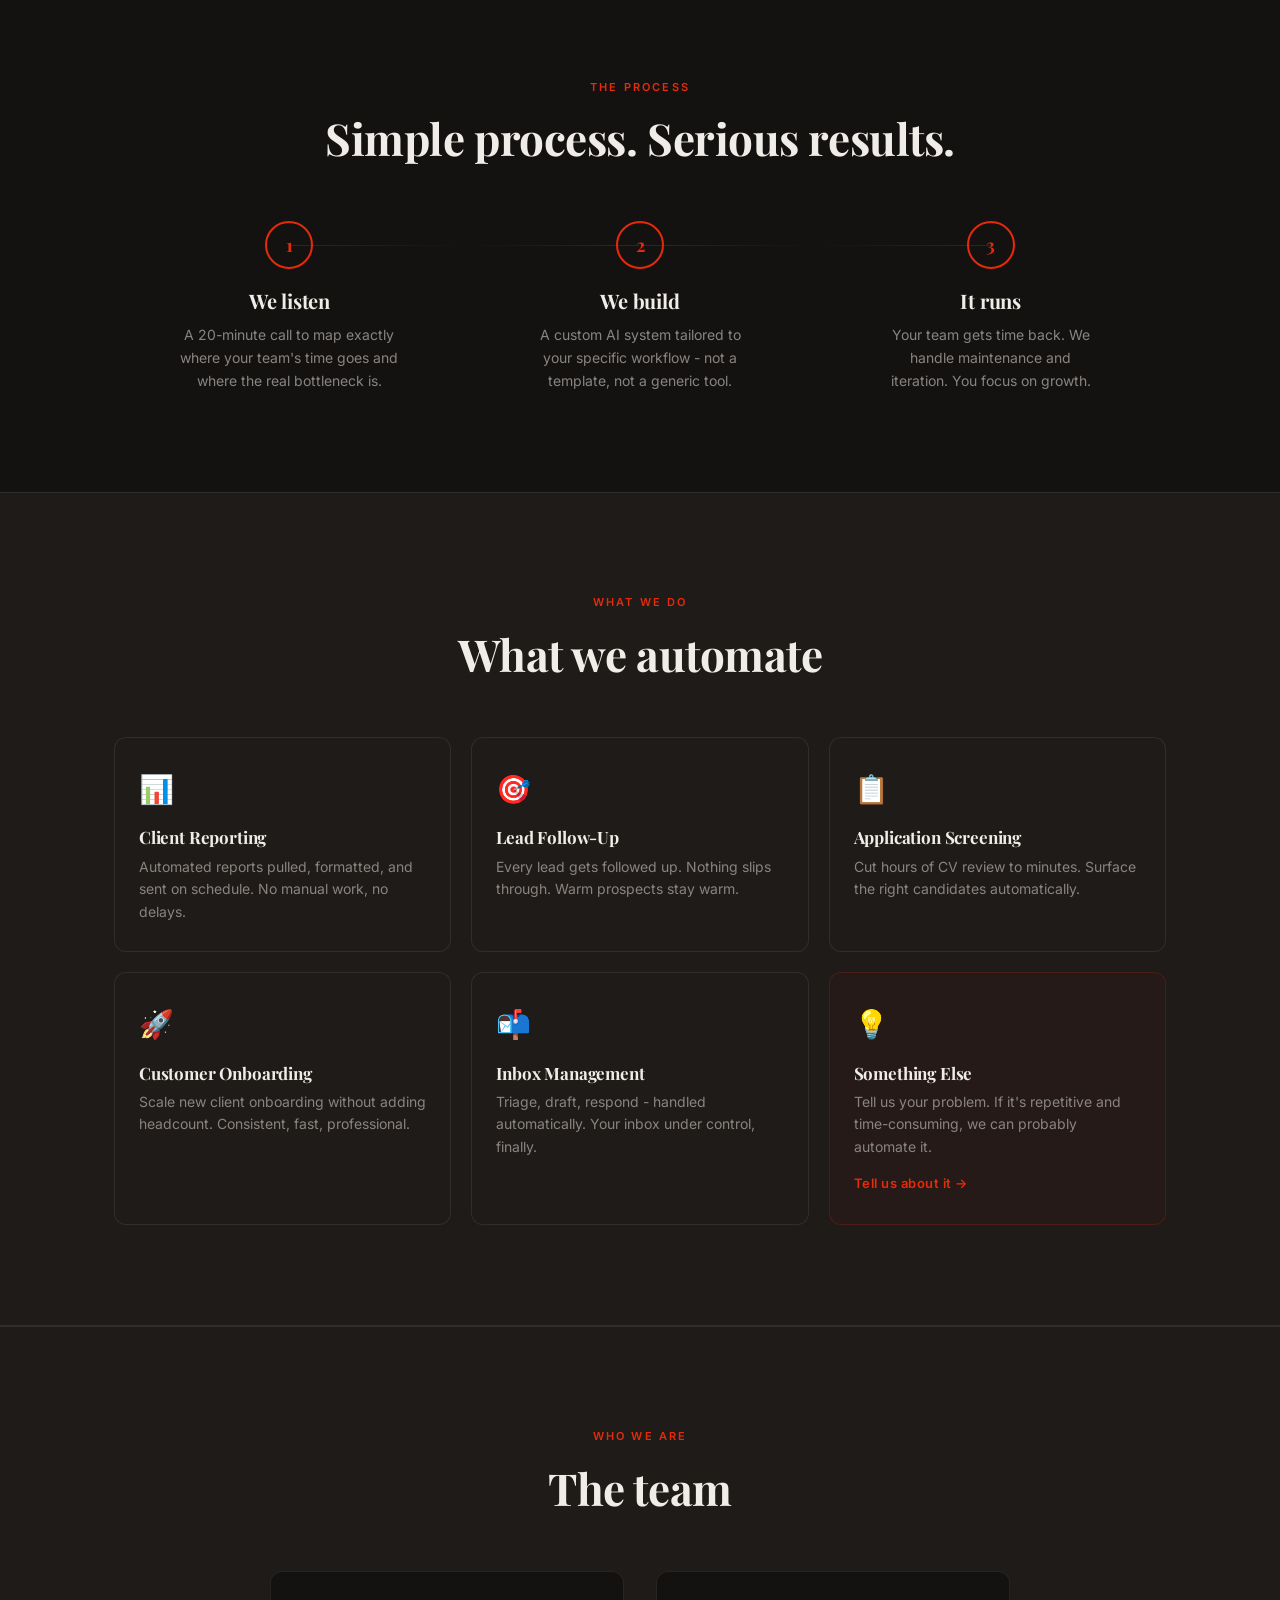
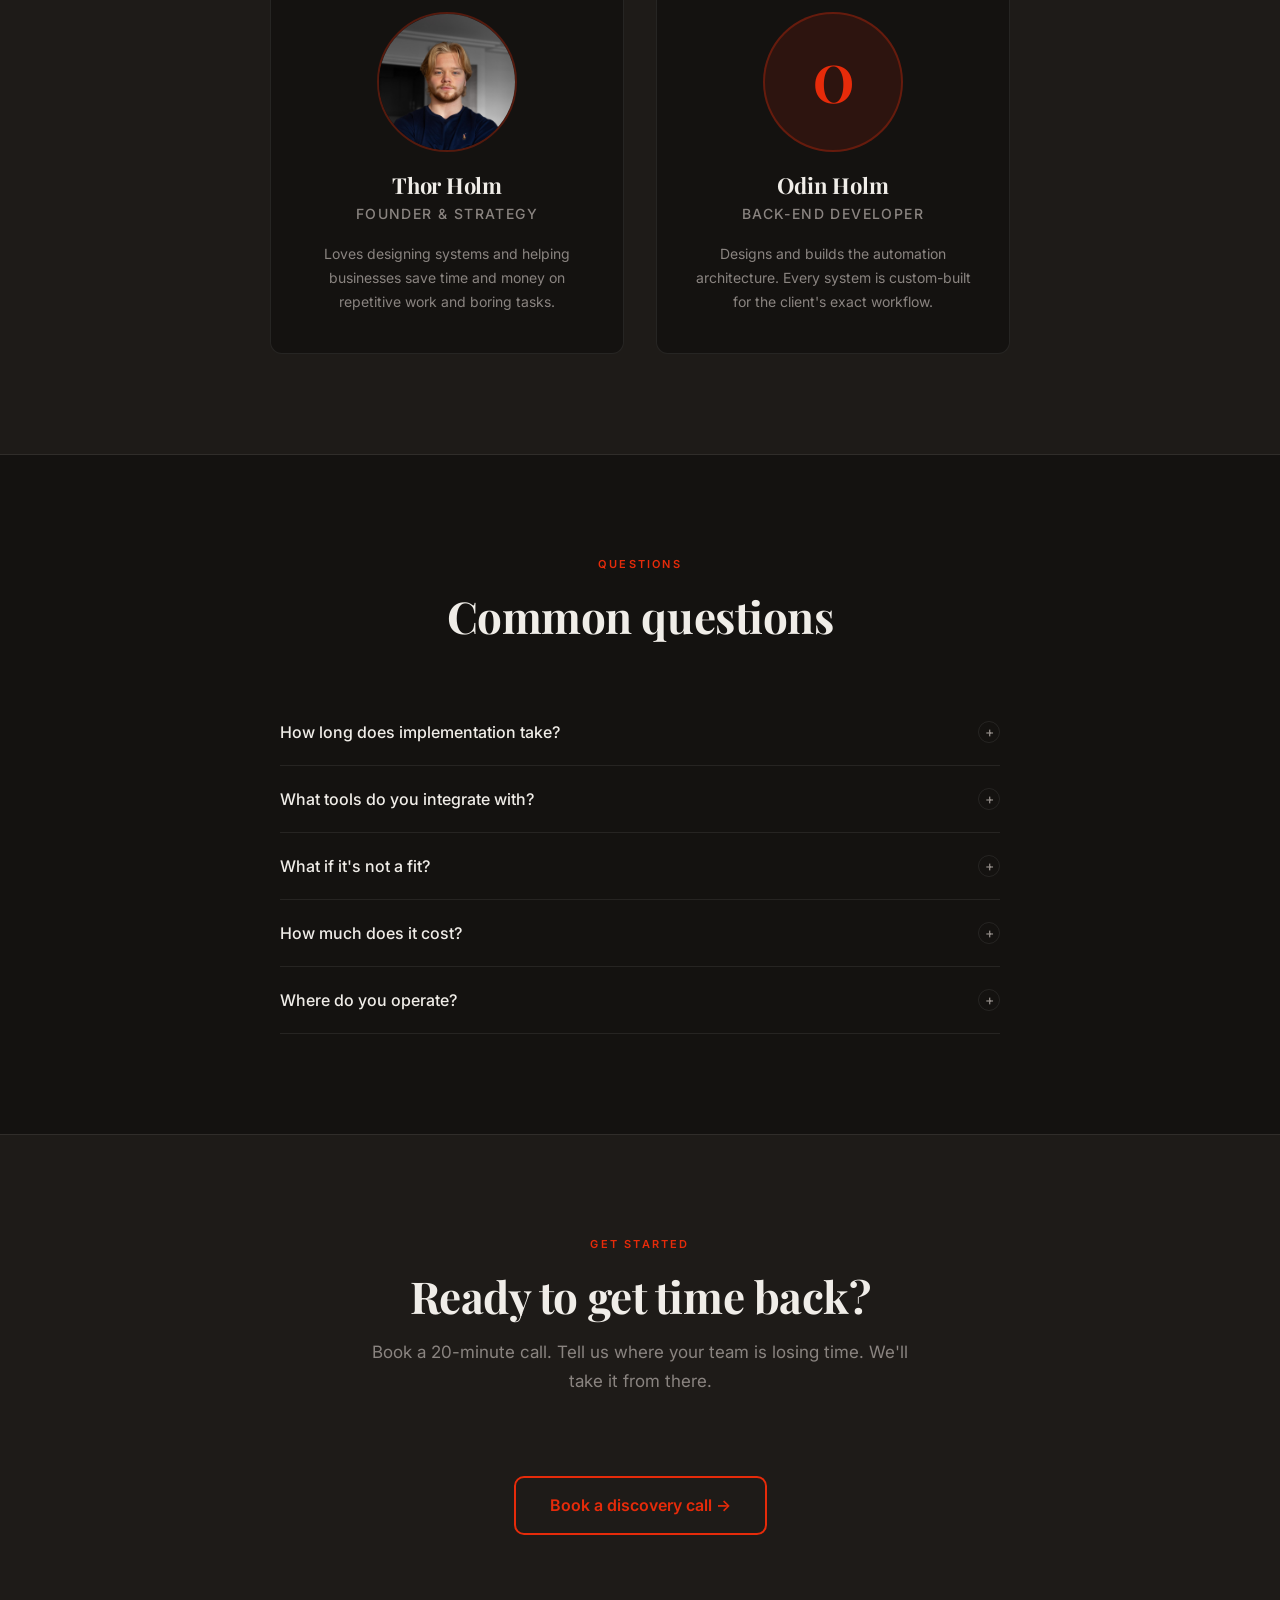
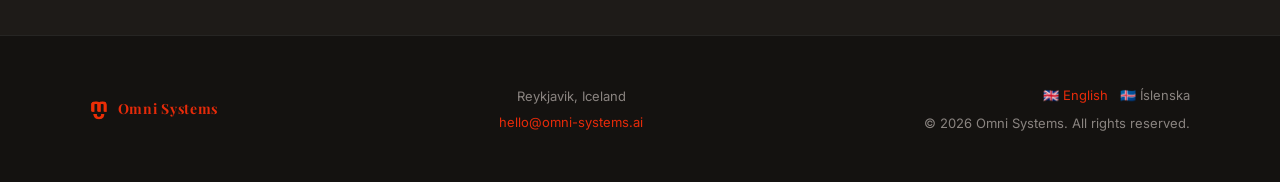
==== commit fb66911c: "feat: website - outline-only brand color, paper texture, copy updates" ====
--- a/index.html
+++ b/index.html
@@ -191,12 +191,12 @@
         <img src="assets/thor-holm.jpg" alt="Thor Holm" class="team-photo" />
         <h3>Thor Holm</h3>
         <p class="team-role">Founder &amp; Strategy</p>
-        <p>Spent years building systems for businesses. Now focused on one thing: helping businesses save time and money on repetitive work and boring tasks.</p>
+        <p>Loves designing systems and helping businesses save time and money on repetitive work and boring tasks.</p>
       </div>
       <div class="team-card fade-up">
         <div class="team-photo-placeholder">O</div>
         <h3>Odin Holm</h3>
-        <p class="team-role">Back-end Developer &amp; Automation Designer</p>
+        <p class="team-role">Back-end Developer</p>
         <p>Designs and builds the automation architecture. Every system is custom-built for the client's exact workflow.</p>
       </div>
     </div>
--- a/style.css
+++ b/style.css
@@ -34,17 +34,22 @@
   --shadow: 0 4px 32px rgba(0,0,0,0.08);
 }
 
-/* ── Paper grain texture for light mode ── */
-body.light-mode::before {
+/* ── Paper grain texture ── */
+body::before {
   content: '';
   position: fixed;
-  inset: 0;
+  top: 0; left: 0;
+  width: 100%; height: 100%;
   pointer-events: none;
   z-index: 0;
-  opacity: 0.035;
-  background-image: url("data:image/svg+xml,%3Csvg viewBox='0 0 256 256' xmlns='http://www.w3.org/2000/svg'%3E%3Cfilter id='noise'%3E%3CfeTurbulence type='fractalNoise' baseFrequency='0.9' numOctaves='4' stitchTiles='stitch'/%3E%3C/filter%3E%3Crect width='100%25' height='100%25' filter='url(%23noise)'/%3E%3C/svg%3E");
+  opacity: 0.04;
+  background-image: url("data:image/svg+xml,%3Csvg viewBox='0 0 256 256' xmlns='http://www.w3.org/2000/svg'%3E%3Cfilter id='noise'%3E%3CfeTurbulence type='fractalNoise' baseFrequency='0.9' numOctaves='4' stitchTiles='stitch'/%3E%3CfeColorMatrix type='saturate' values='0'/%3E%3C/filter%3E%3Crect width='256' height='256' filter='url(%23noise)'/%3E%3C/svg%3E");
+  background-size: 256px 256px;
   background-repeat: repeat;
-  background-size: 256px 256px;
+}
+
+body.light-mode::before {
+  opacity: 0.06;
 }
 
 /* ── Reset & Base ── */
@@ -60,6 +65,7 @@
   line-height: 1.7;
   transition: background-color var(--transition), color var(--transition);
   position: relative;
+  z-index: 1;
 }
 
 h1, h2, h3, h4 {
@@ -155,17 +161,19 @@
 .nav-links a:hover { color: var(--accent); }
 
 .nav-cta {
-  background: var(--accent) !important;
-  color: #141210 !important;
-  padding: 8px 18px !important;
+  background: transparent !important;
+  color: var(--accent) !important;
+  border: 2px solid var(--accent) !important;
+  padding: 7px 17px !important;
   border-radius: 8px !important;
   font-weight: 600 !important;
   font-size: 14px !important;
-  transition: background var(--transition), transform 0.15s ease !important;
+  transition: background var(--transition), color var(--transition), transform 0.15s ease !important;
 }
 
 .nav-cta:hover {
-  background: var(--accent-hover) !important;
+  background: var(--accent) !important;
+  color: #141210 !important;
   transform: translateY(-1px);
 }
 
@@ -259,14 +267,14 @@
 
 .mobile-menu .mobile-cta {
   margin-top: 16px;
-  background: var(--accent);
-  color: #141210;
+  background: transparent;
+  color: var(--accent);
   text-align: center;
-  padding: 14px;
+  padding: 12px 14px;
   border-radius: 10px;
   font-weight: 600;
   font-size: 15px;
-  border: none;
+  border: 2px solid var(--accent);
 }
 
 /* ── Hero ── */
@@ -353,21 +361,22 @@
 
 .btn {
   display: inline-block;
-  background: var(--accent);
-  color: #141210;
+  background: transparent;
+  color: var(--accent);
   font-family: 'Inter', sans-serif;
   font-size: 16px;
   font-weight: 600;
-  padding: 16px 36px;
+  padding: 14px 34px;
   border-radius: 10px;
-  border: none;
+  border: 2px solid var(--accent);
   cursor: pointer;
-  transition: background var(--transition), transform 0.15s ease, box-shadow var(--transition);
+  transition: background var(--transition), color var(--transition), transform 0.15s ease, box-shadow var(--transition);
   text-decoration: none;
 }
 
 .btn:hover {
-  background: var(--accent-hover);
+  background: var(--accent);
+  color: #141210;
   transform: translateY(-2px);
   box-shadow: 0 8px 24px rgba(230,43,10,0.3);
 }
@@ -384,7 +393,7 @@
 }
 
 .hero-trust {
-  margin-top: 32px;
+  margin-top: 48px;
   font-size: 13px;
   color: var(--text-muted);
   letter-spacing: 0.02em;
@@ -393,6 +402,8 @@
 /* ── Section Styles ── */
 .section {
   padding: 100px 0;
+  position: relative;
+  z-index: 1;
 }
 
 .section-label {
@@ -524,8 +535,9 @@
 .step-number {
   width: 48px;
   height: 48px;
-  background: var(--accent);
-  color: #141210;
+  background: transparent;
+  color: var(--accent);
+  border: 2px solid var(--accent);
   border-radius: 50%;
   display: flex;
   align-items: center;
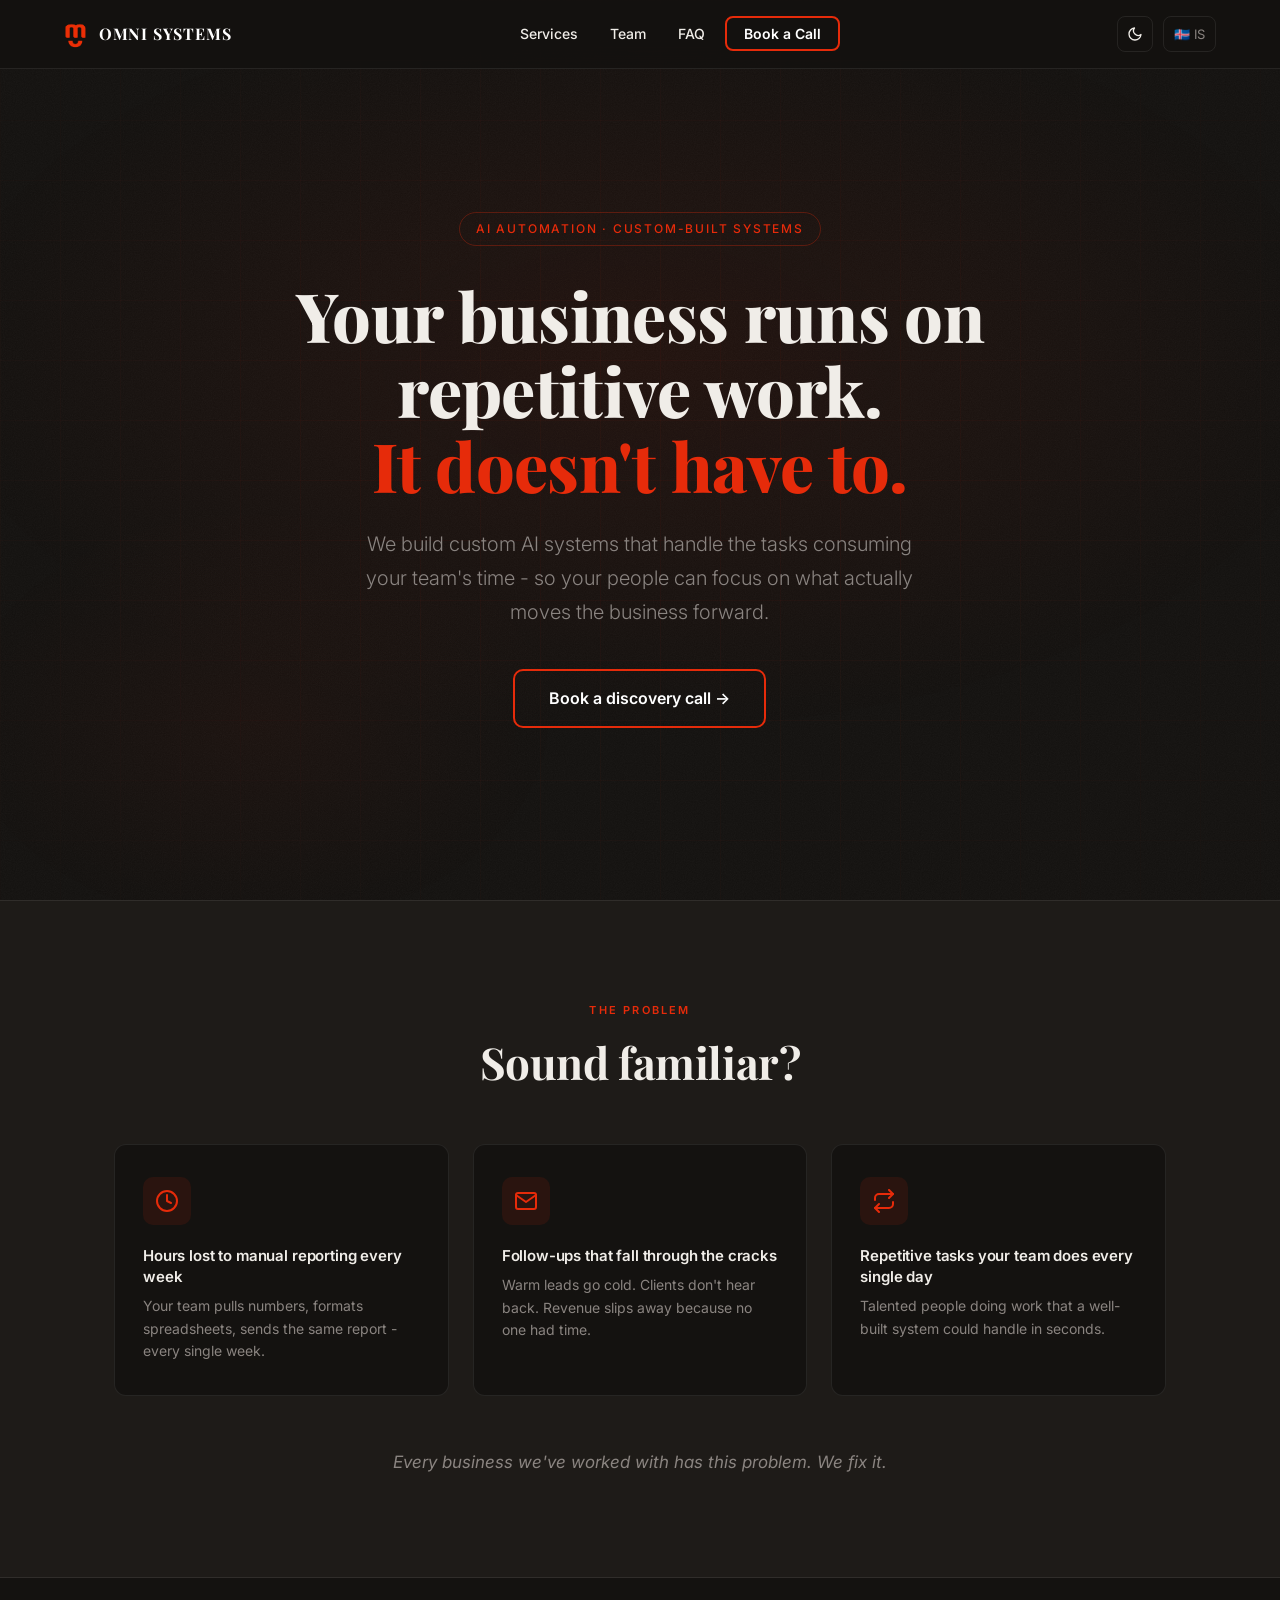
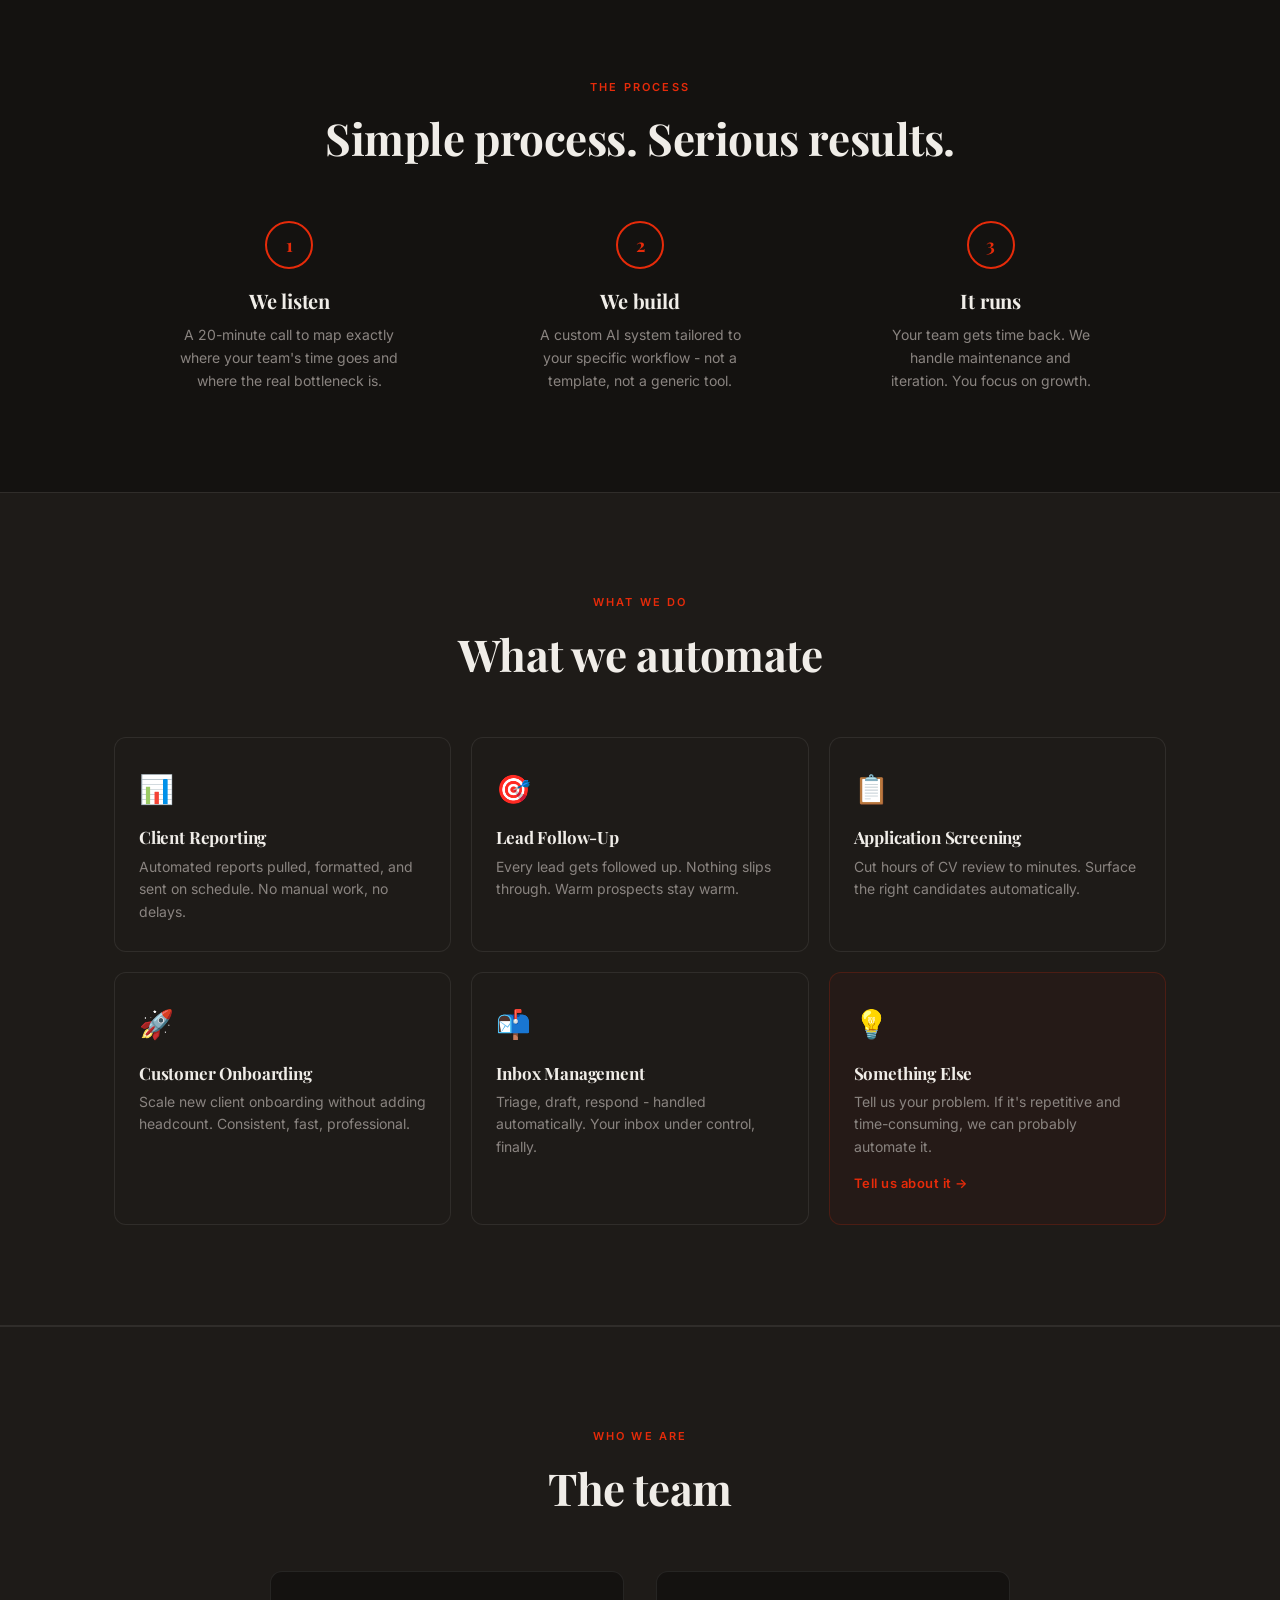
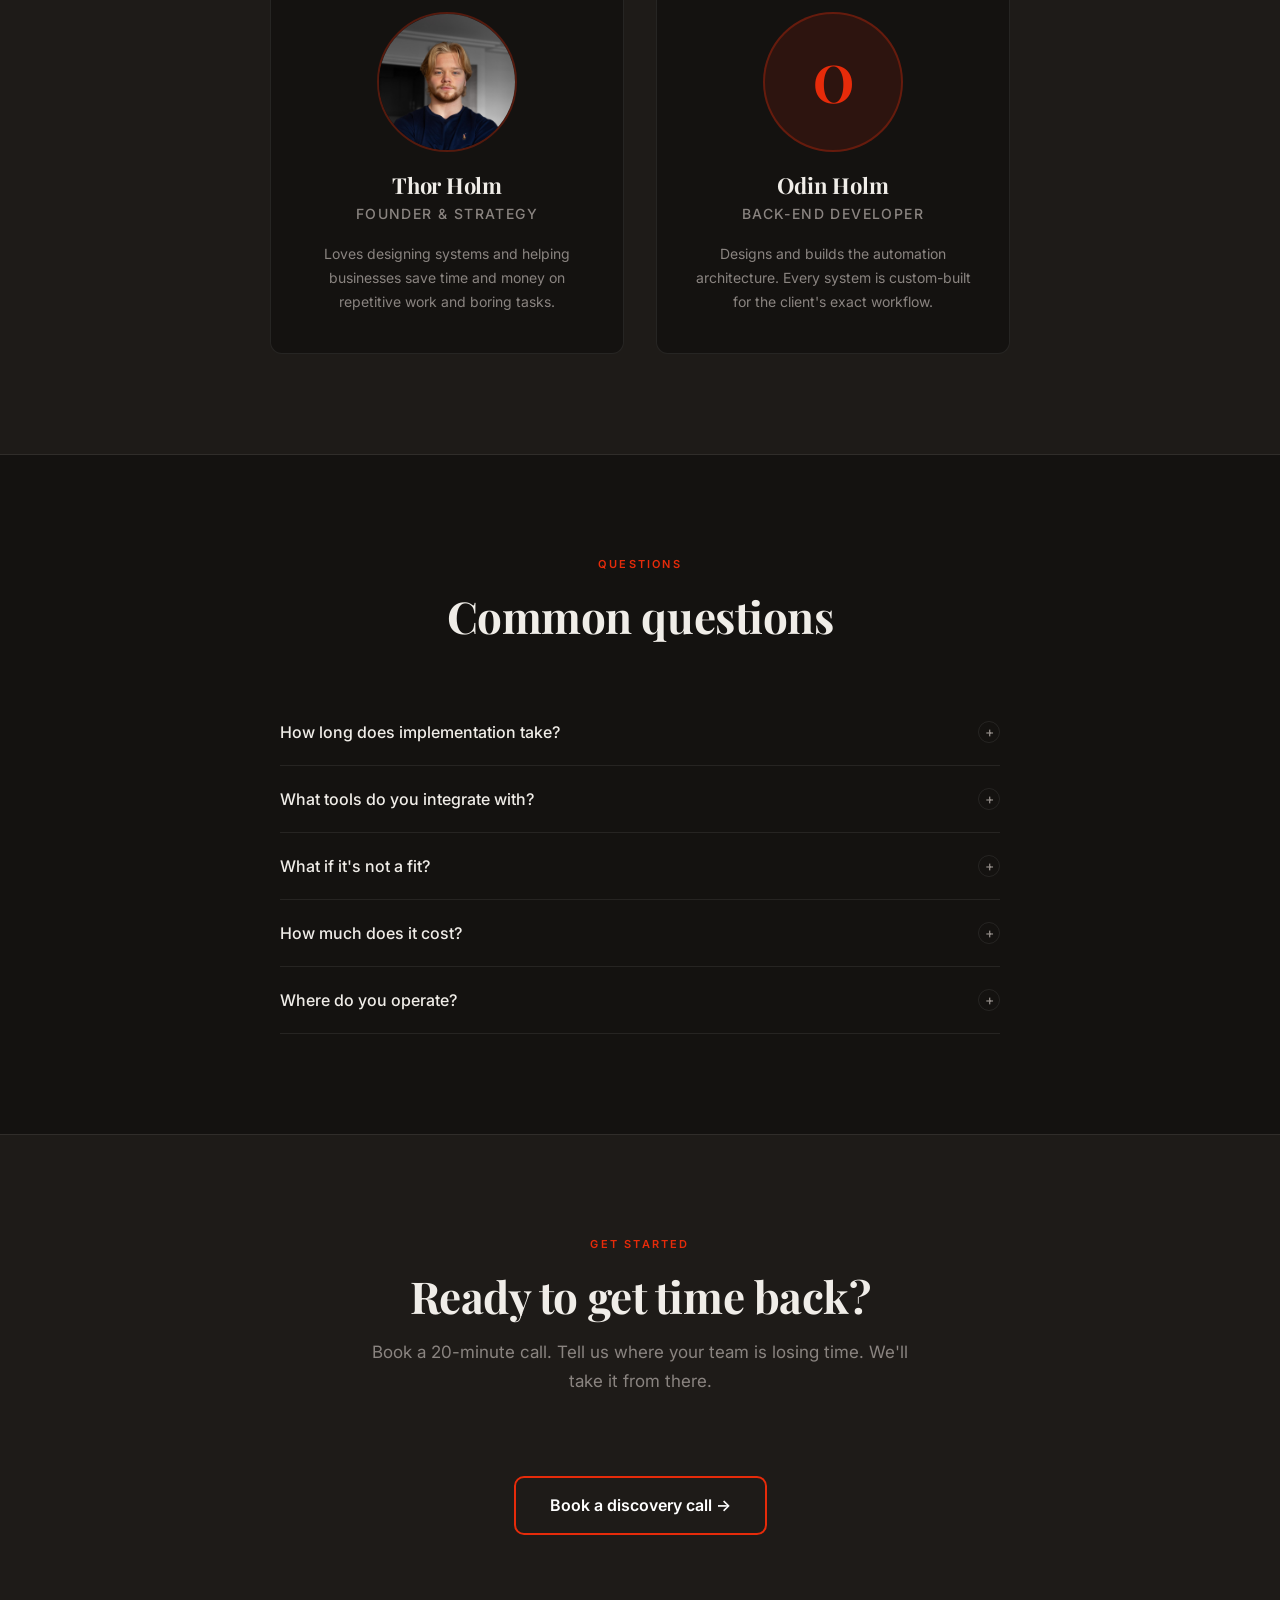
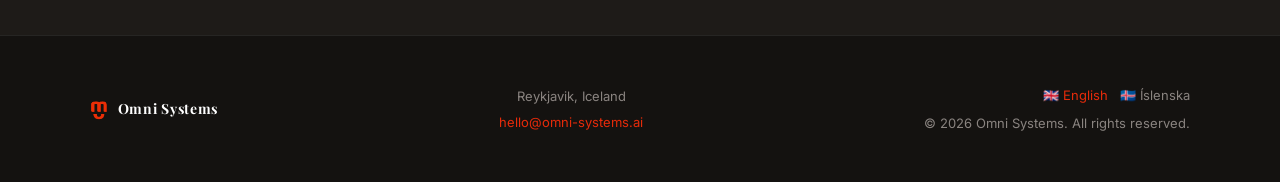
==== commit e1a04b2d: "feat: website v4 - remove trust line, connectors, tagline; white logo text; white button text" ====
--- a/index.html
+++ b/index.html
@@ -21,7 +21,6 @@
       <img src="assets/logo-icon.png" alt="Omni Systems" style="height:36px;width:auto;" />
       <div class="nav-logo-text">
         <span class="nav-logo-name">Omni Systems</span>
-        <span class="nav-logo-tagline">AI Automation</span>
       </div>
     </a>
 
@@ -65,7 +64,6 @@
     <h1>Your business runs on<br/>repetitive work.<br/><em>It doesn't have to.</em></h1>
     <p>We build custom AI systems that handle the tasks consuming your team's time - so your people can focus on what actually moves the business forward.</p>
     <a href="https://calendly.com/thorholm04/discovery-call" target="_blank" rel="noopener" class="btn">Book a discovery call &rarr;</a>
-    <p class="hero-trust">No commitment. 20 minutes. We listen first.</p>
   </div>
 </section>
 
--- a/style.css
+++ b/style.css
@@ -130,15 +130,8 @@
   font-family: 'Playfair Display', serif;
   font-size: 16px;
   font-weight: 700;
-  color: var(--accent);
+  color: #ffffff;
   letter-spacing: 0.05em;
-  text-transform: uppercase;
-}
-
-.nav-logo-tagline {
-  font-size: 10px;
-  color: var(--text-muted);
-  letter-spacing: 0.12em;
   text-transform: uppercase;
 }
 
@@ -162,7 +155,7 @@
 
 .nav-cta {
   background: transparent !important;
-  color: var(--accent) !important;
+  color: #ffffff !important;
   border: 2px solid var(--accent) !important;
   padding: 7px 17px !important;
   border-radius: 8px !important;
@@ -173,7 +166,7 @@
 
 .nav-cta:hover {
   background: var(--accent) !important;
-  color: #141210 !important;
+  color: #000000 !important;
   transform: translateY(-1px);
 }
 
@@ -268,7 +261,7 @@
 .mobile-menu .mobile-cta {
   margin-top: 16px;
   background: transparent;
-  color: var(--accent);
+  color: #ffffff;
   text-align: center;
   padding: 12px 14px;
   border-radius: 10px;
@@ -362,7 +355,7 @@
 .btn {
   display: inline-block;
   background: transparent;
-  color: var(--accent);
+  color: #ffffff;
   font-family: 'Inter', sans-serif;
   font-size: 16px;
   font-weight: 600;
@@ -376,7 +369,7 @@
 
 .btn:hover {
   background: var(--accent);
-  color: #141210;
+  color: #000000;
   transform: translateY(-2px);
   box-shadow: 0 8px 24px rgba(230,43,10,0.3);
 }
@@ -506,31 +499,7 @@
   position: relative;
 }
 
-.step::after {
-  content: '';
-  position: absolute;
-  top: 24px;
-  right: -1px;
-  width: 50%;
-  height: 1px;
-  background: linear-gradient(90deg, var(--accent), transparent);
-  opacity: 0.3;
-}
-
-.step:last-child::after { display: none; }
-
-.step::before {
-  content: '';
-  position: absolute;
-  top: 24px;
-  left: -1px;
-  width: 50%;
-  height: 1px;
-  background: linear-gradient(270deg, var(--accent), transparent);
-  opacity: 0.3;
-}
-
-.step:first-child::before { display: none; }
+.step::after, .step::before { display: none; }
 
 .step-number {
   width: 48px;
@@ -807,7 +776,7 @@
   font-family: 'Playfair Display', serif;
   font-size: 14px;
   font-weight: 700;
-  color: var(--accent);
+  color: #ffffff;
   letter-spacing: 0.05em;
 }
 
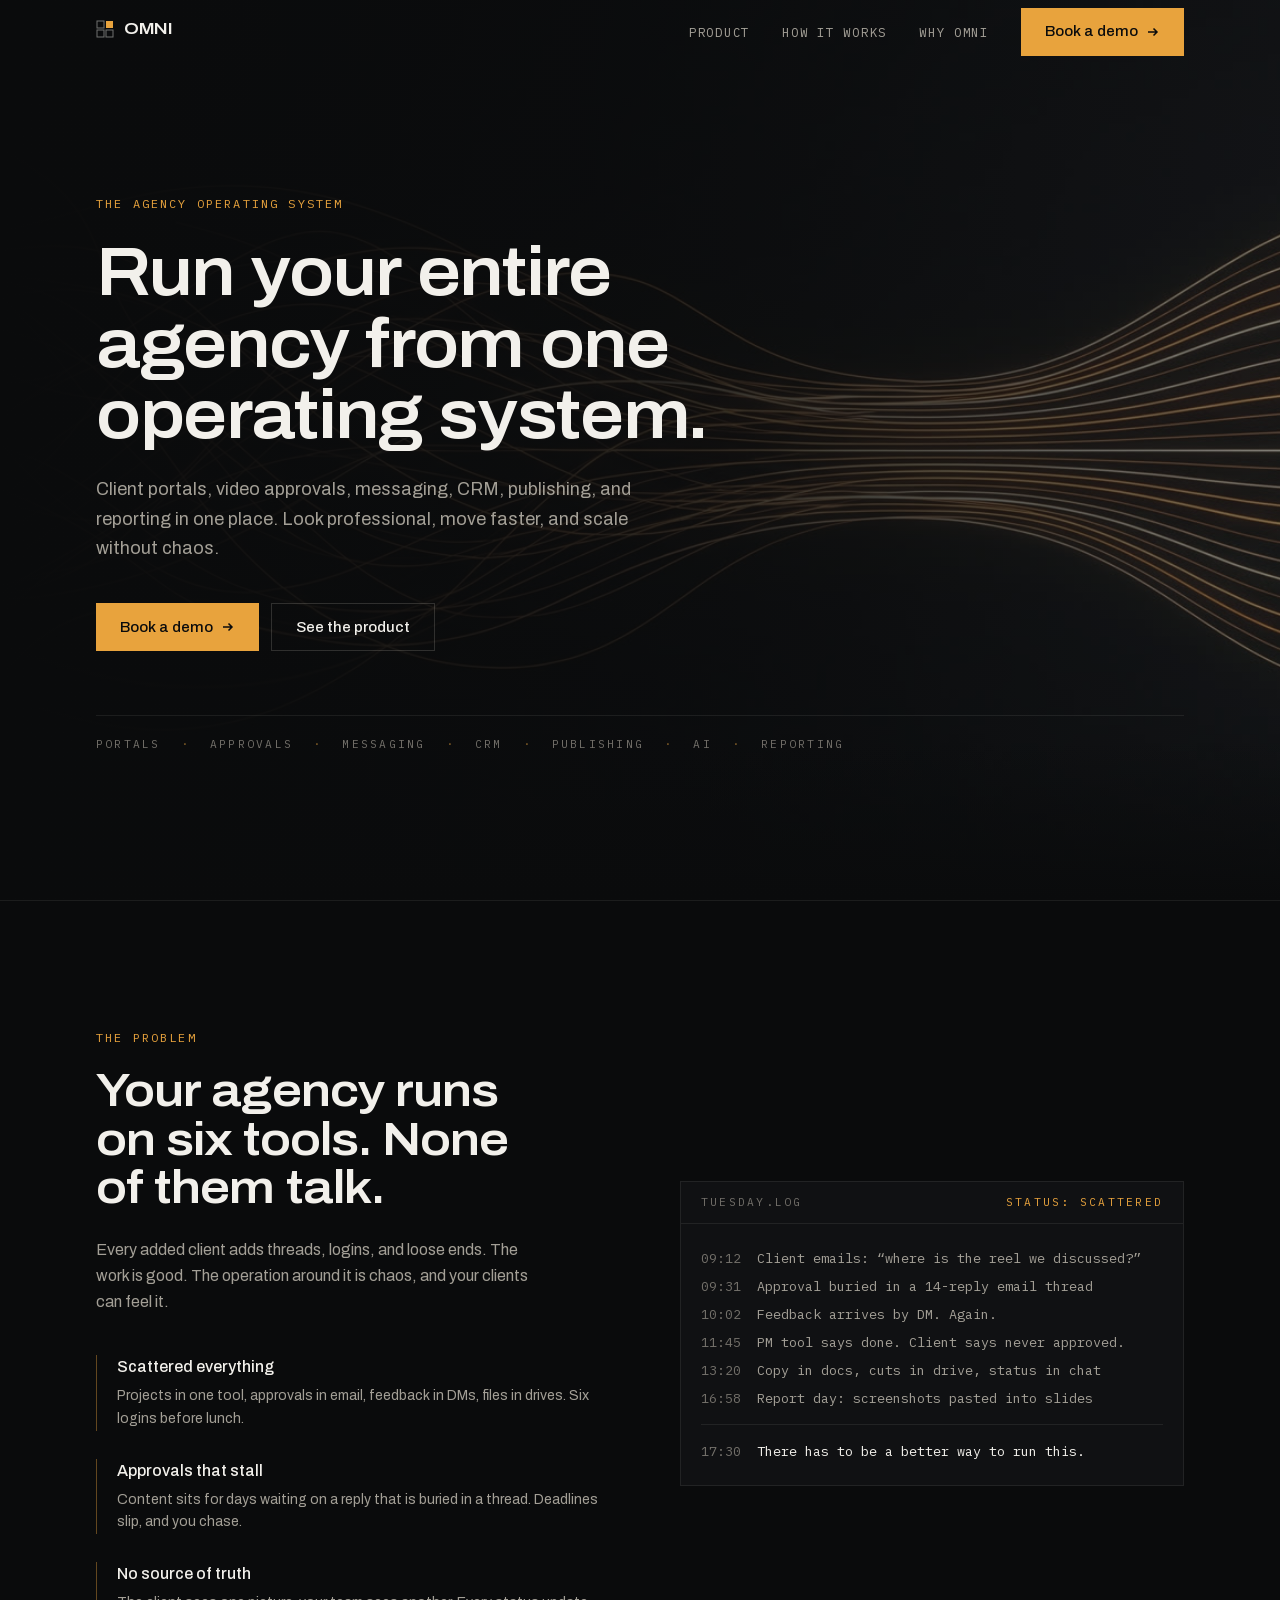
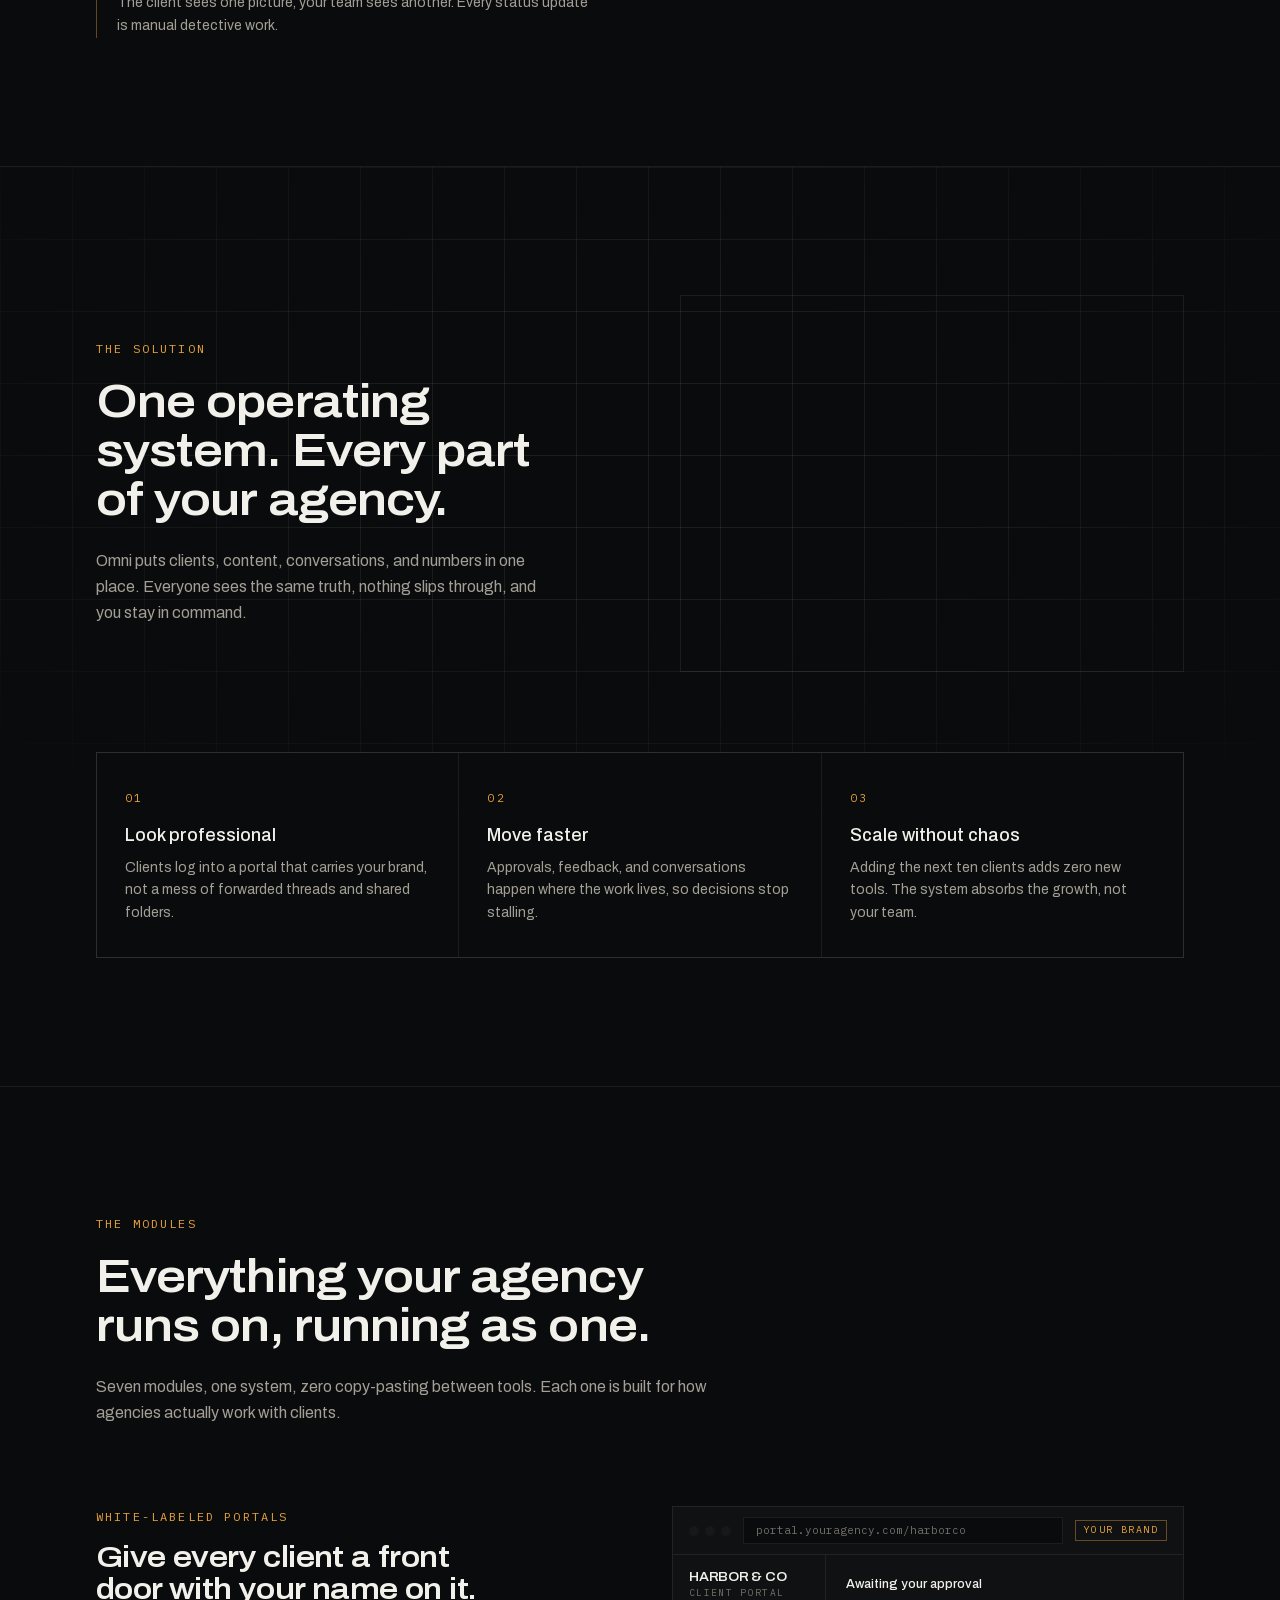
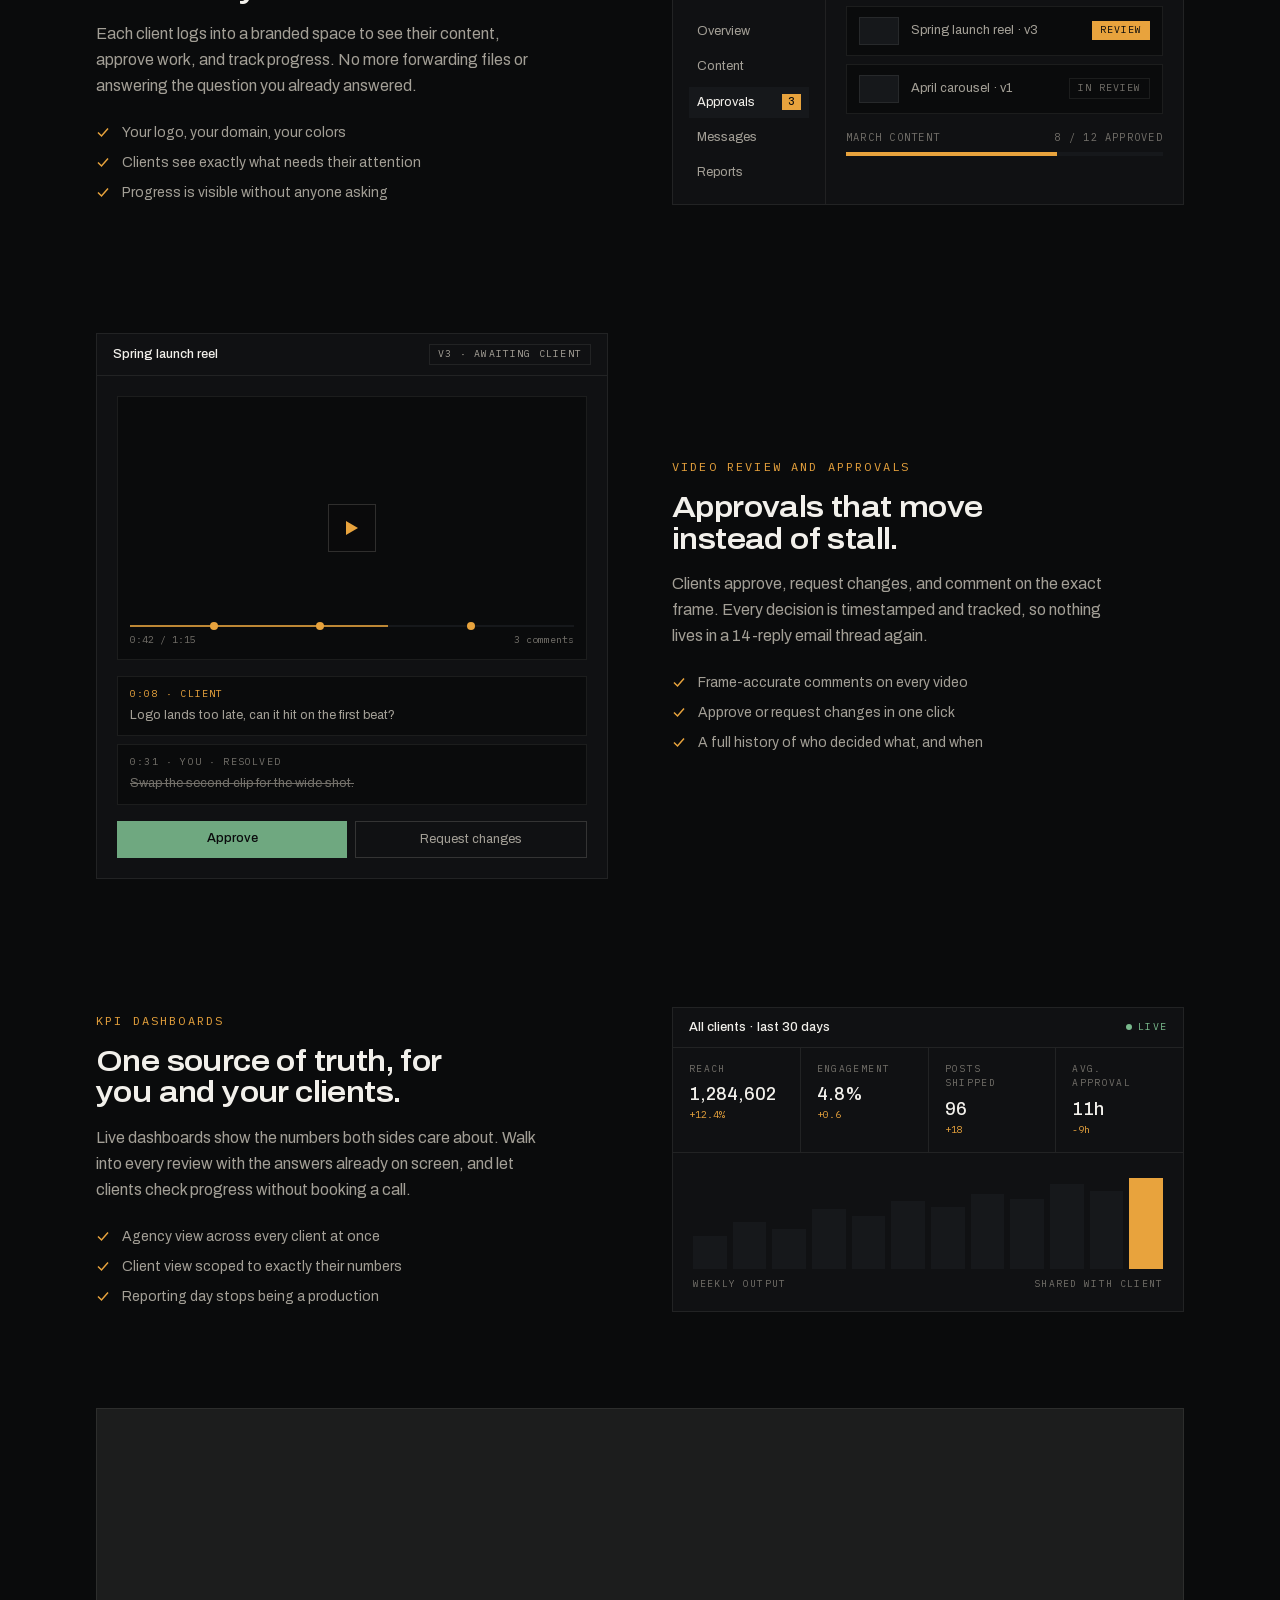
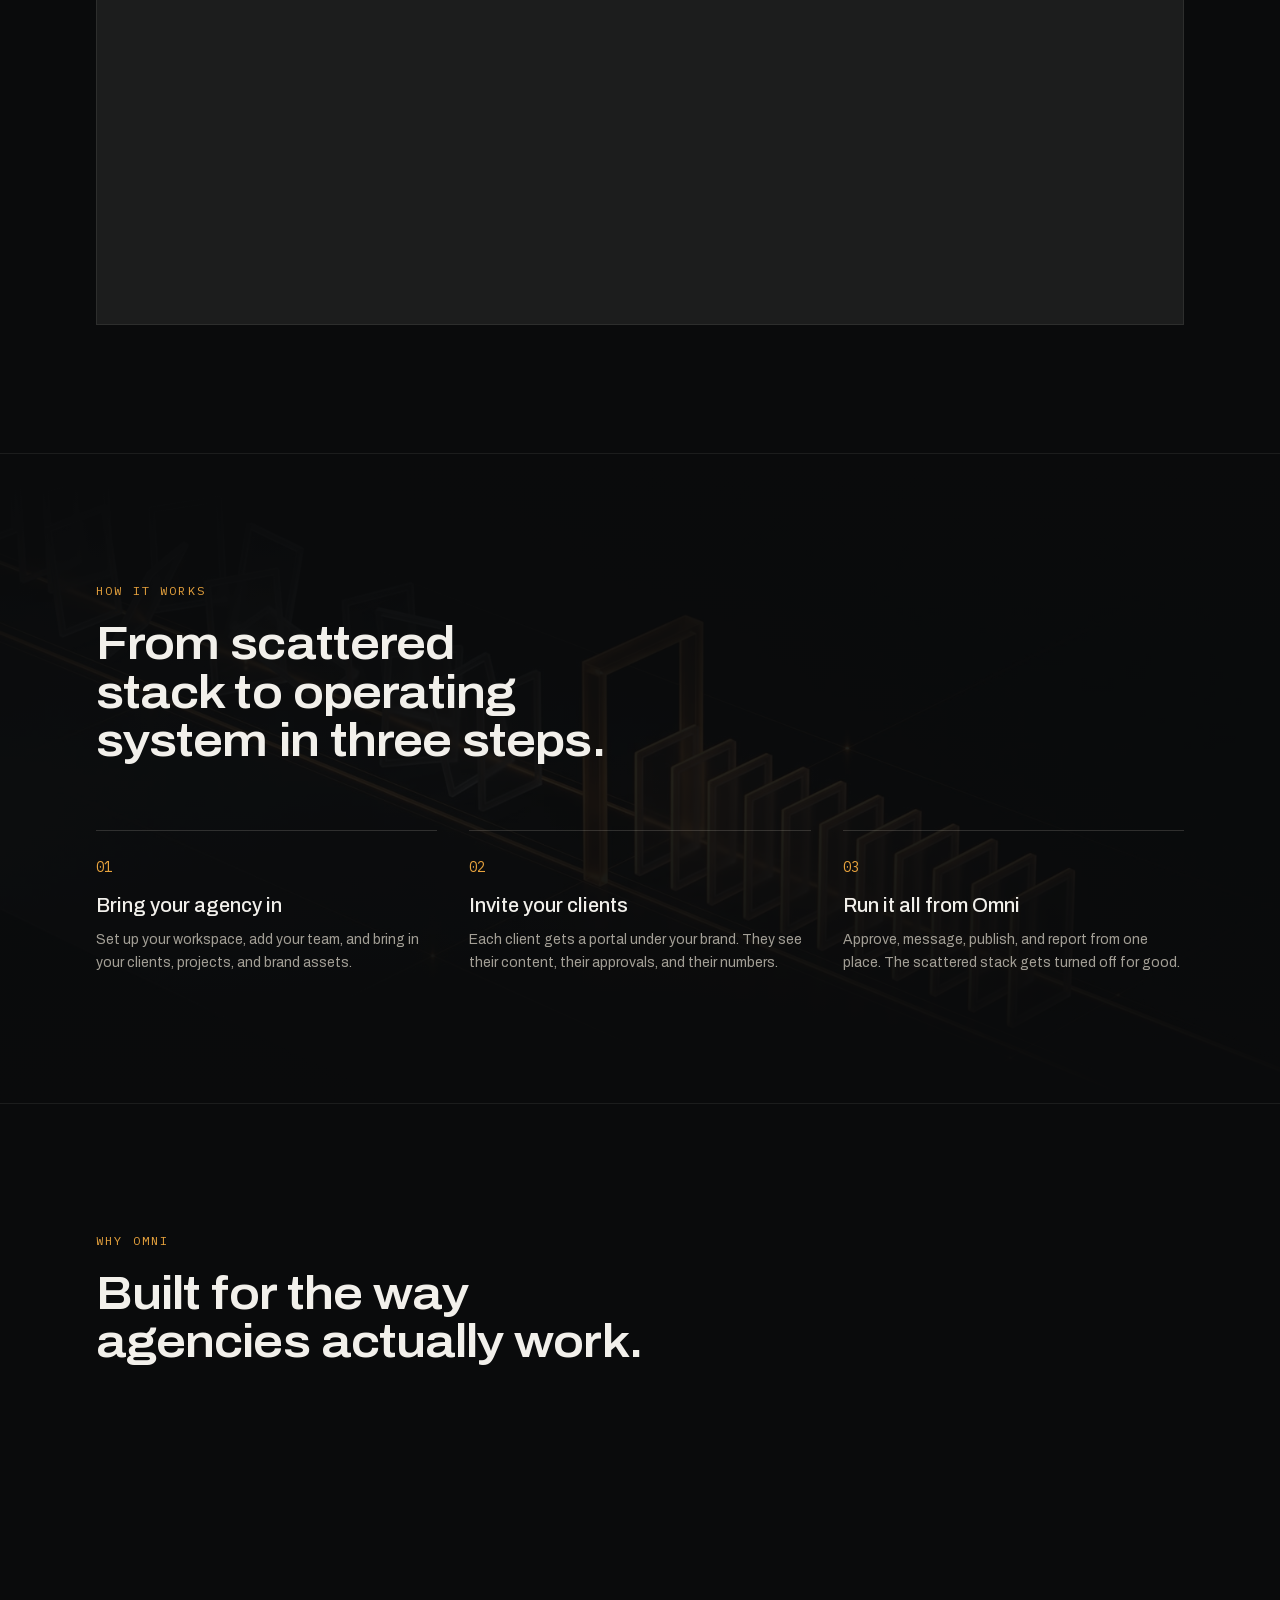
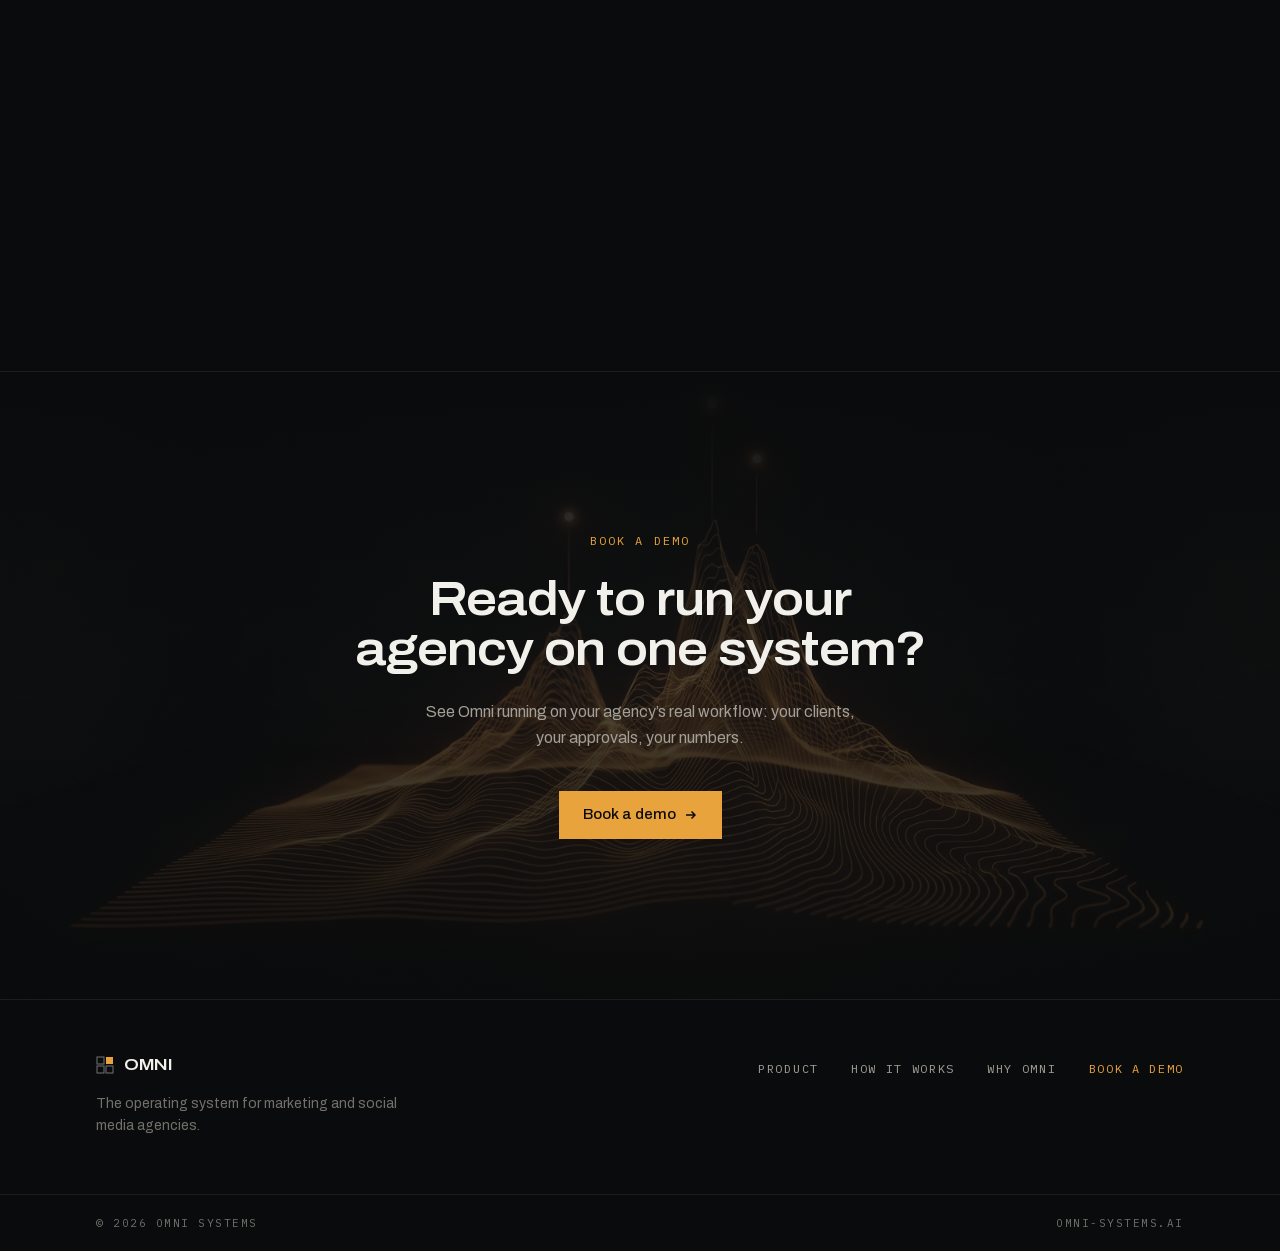
==== commit 25cd3e36: "Replace site with new Next.js static export (omni-site build) Old hand-written site retired; lydia-p" ====
--- a/index.html
+++ b/index.html
@@ -1,284 +1 @@
-<!DOCTYPE html>
-<html lang="en">
-<head>
-  <meta charset="UTF-8" />
-  <meta name="viewport" content="width=device-width, initial-scale=1.0" />
-  <title>Omni Systems - AI Automation Agency</title>
-  <meta name="description" content="We build custom AI systems that handle the tasks consuming your team's time - so your people can focus on what actually moves the business forward." />
-  <meta property="og:title" content="Omni Systems - AI Automation Agency" />
-  <meta property="og:description" content="Custom AI automation built for your exact workflow. Book a 20-minute discovery call." />
-  <meta property="og:image" content="assets/thor-holm.jpg" />
-  <meta property="og:type" content="website" />
-  <link rel="stylesheet" href="style.css" />
-  <link rel="icon" href="data:image/svg+xml,<svg xmlns='http://www.w3.org/2000/svg' viewBox='0 0 100 100'><text y='.9em' font-size='90'>⚙</text></svg>" />
-</head>
-<body>
-
-<!-- ── Navigation ── -->
-<nav>
-  <div class="nav-inner">
-    <a href="#" class="nav-logo">
-      <img src="assets/logo-icon.png" alt="Omni Systems" style="height:36px;width:auto;" />
-      <div class="nav-logo-text">
-        <span class="nav-logo-name">Omni Systems</span>
-      </div>
-    </a>
-
-    <ul class="nav-links">
-      <li><a href="#services">Services</a></li>
-      <li><a href="#team">Team</a></li>
-      <li><a href="#faq">FAQ</a></li>
-      <li><a href="https://calendly.com/thorholm04/discovery-call" target="_blank" rel="noopener" class="nav-cta">Book a Call</a></li>
-    </ul>
-
-    <div class="nav-controls">
-      <button class="theme-toggle" id="theme-toggle" title="Toggle light/dark mode" aria-label="Toggle theme">
-        <!-- icon injected by JS -->
-      </button>
-      <a href="is/" class="lang-toggle" title="Íslenska">
-        🇮🇸 <span>IS</span>
-      </a>
-      <button class="hamburger" id="hamburger" aria-label="Menu">
-        <span></span><span></span><span></span>
-      </button>
-    </div>
-  </div>
-</nav>
-
-<!-- ── Mobile Menu ── -->
-<div class="mobile-menu" id="mobile-menu">
-  <a href="#services">Services</a>
-  <a href="#team">Team</a>
-  <a href="#faq">FAQ</a>
-  <a href="is/" class="lang-toggle" style="border:none;padding:12px 0;">🇮🇸 Íslenska</a>
-  <a href="https://calendly.com/thorholm04/discovery-call" target="_blank" rel="noopener" class="mobile-cta">Book a discovery call →</a>
-</div>
-
-<!-- ── Hero ── -->
-<section class="hero" id="home">
-  <div class="hero-bg">
-    <div class="hero-grid"></div>
-  </div>
-  <div class="hero-content fade-up visible">
-    <div class="hero-badge">AI Automation · Custom-built systems</div>
-    <h1>Your business runs on<br/>repetitive work.<br/><em>It doesn't have to.</em></h1>
-    <p>We build custom AI systems that handle the tasks consuming your team's time - so your people can focus on what actually moves the business forward.</p>
-    <a href="https://calendly.com/thorholm04/discovery-call" target="_blank" rel="noopener" class="btn">Book a discovery call &rarr;</a>
-  </div>
-</section>
-
-<!-- ── The Problem ── -->
-<section class="section problem" id="problem">
-  <div class="container">
-    <div class="text-center">
-      <p class="section-label">The problem</p>
-      <h2 class="section-title">Sound familiar?</h2>
-    </div>
-    <div class="problem-grid">
-      <div class="problem-card fade-up">
-        <div class="problem-icon">
-          <svg viewBox="0 0 24 24" fill="none" stroke="currentColor" stroke-width="2" stroke-linecap="round" stroke-linejoin="round">
-            <circle cx="12" cy="12" r="10"/><polyline points="12 6 12 12 16 14"/>
-          </svg>
-        </div>
-        <h3>Hours lost to manual reporting every week</h3>
-        <p>Your team pulls numbers, formats spreadsheets, sends the same report - every single week.</p>
-      </div>
-      <div class="problem-card fade-up">
-        <div class="problem-icon">
-          <svg viewBox="0 0 24 24" fill="none" stroke="currentColor" stroke-width="2" stroke-linecap="round" stroke-linejoin="round">
-            <path d="M4 4h16c1.1 0 2 .9 2 2v12c0 1.1-.9 2-2 2H4c-1.1 0-2-.9-2-2V6c0-1.1.9-2 2-2z"/><polyline points="22,6 12,13 2,6"/>
-          </svg>
-        </div>
-        <h3>Follow-ups that fall through the cracks</h3>
-        <p>Warm leads go cold. Clients don't hear back. Revenue slips away because no one had time.</p>
-      </div>
-      <div class="problem-card fade-up">
-        <div class="problem-icon">
-          <svg viewBox="0 0 24 24" fill="none" stroke="currentColor" stroke-width="2" stroke-linecap="round" stroke-linejoin="round">
-            <polyline points="17 1 21 5 17 9"/><path d="M3 11V9a4 4 0 0 1 4-4h14"/><polyline points="7 23 3 19 7 15"/><path d="M21 13v2a4 4 0 0 1-4 4H3"/>
-          </svg>
-        </div>
-        <h3>Repetitive tasks your team does every single day</h3>
-        <p>Talented people doing work that a well-built system could handle in seconds.</p>
-      </div>
-    </div>
-    <p class="problem-closing">Every business we've worked with has this problem. We fix it.</p>
-  </div>
-</section>
-
-<!-- ── How It Works ── -->
-<section class="section" id="how">
-  <div class="container">
-    <div class="text-center">
-      <p class="section-label">The process</p>
-      <h2 class="section-title">Simple process. Serious results.</h2>
-    </div>
-    <div class="steps-row">
-      <div class="step fade-up">
-        <div class="step-number">1</div>
-        <h3>We listen</h3>
-        <p>A 20-minute call to map exactly where your team's time goes and where the real bottleneck is.</p>
-      </div>
-      <div class="step fade-up">
-        <div class="step-number">2</div>
-        <h3>We build</h3>
-        <p>A custom AI system tailored to your specific workflow - not a template, not a generic tool.</p>
-      </div>
-      <div class="step fade-up">
-        <div class="step-number">3</div>
-        <h3>It runs</h3>
-        <p>Your team gets time back. We handle maintenance and iteration. You focus on growth.</p>
-      </div>
-    </div>
-  </div>
-</section>
-
-<!-- ── Services ── -->
-<section class="section" id="services" style="background:var(--bg-card);border-top:1px solid var(--border);border-bottom:1px solid var(--border);">
-  <div class="container">
-    <div class="text-center">
-      <p class="section-label">What we do</p>
-      <h2 class="section-title">What we automate</h2>
-    </div>
-    <div class="services-grid">
-      <div class="service-card fade-up">
-        <div class="service-icon">📊</div>
-        <h3>Client Reporting</h3>
-        <p>Automated reports pulled, formatted, and sent on schedule. No manual work, no delays.</p>
-      </div>
-      <div class="service-card fade-up">
-        <div class="service-icon">🎯</div>
-        <h3>Lead Follow-Up</h3>
-        <p>Every lead gets followed up. Nothing slips through. Warm prospects stay warm.</p>
-      </div>
-      <div class="service-card fade-up">
-        <div class="service-icon">📋</div>
-        <h3>Application Screening</h3>
-        <p>Cut hours of CV review to minutes. Surface the right candidates automatically.</p>
-      </div>
-      <div class="service-card fade-up">
-        <div class="service-icon">🚀</div>
-        <h3>Customer Onboarding</h3>
-        <p>Scale new client onboarding without adding headcount. Consistent, fast, professional.</p>
-      </div>
-      <div class="service-card fade-up">
-        <div class="service-icon">📬</div>
-        <h3>Inbox Management</h3>
-        <p>Triage, draft, respond - handled automatically. Your inbox under control, finally.</p>
-      </div>
-      <div class="service-card cta-card fade-up">
-        <div class="service-icon">💡</div>
-        <h3>Something Else</h3>
-        <p>Tell us your problem. If it's repetitive and time-consuming, we can probably automate it.</p>
-        <a href="https://calendly.com/thorholm04/discovery-call" target="_blank" rel="noopener" class="service-link">Tell us about it &rarr;</a>
-      </div>
-    </div>
-  </div>
-</section>
-
-<!-- ── Team ── -->
-<section class="section team" id="team">
-  <div class="container">
-    <div class="text-center">
-      <p class="section-label">Who we are</p>
-      <h2 class="section-title">The team</h2>
-    </div>
-    <div class="team-grid">
-      <div class="team-card fade-up">
-        <img src="assets/thor-holm.jpg" alt="Thor Holm" class="team-photo" />
-        <h3>Thor Holm</h3>
-        <p class="team-role">Founder &amp; Strategy</p>
-        <p>Loves designing systems and helping businesses save time and money on repetitive work and boring tasks.</p>
-      </div>
-      <div class="team-card fade-up">
-        <div class="team-photo-placeholder">O</div>
-        <h3>Odin Holm</h3>
-        <p class="team-role">Back-end Developer</p>
-        <p>Designs and builds the automation architecture. Every system is custom-built for the client's exact workflow.</p>
-      </div>
-    </div>
-  </div>
-</section>
-
-<!-- ── FAQ ── -->
-<section class="section" id="faq">
-  <div class="container">
-    <div class="text-center">
-      <p class="section-label">Questions</p>
-      <h2 class="section-title">Common questions</h2>
-    </div>
-    <div class="faq-list">
-      <div class="faq-item">
-        <button class="faq-question">
-          How long does implementation take?
-          <span class="faq-icon">+</span>
-        </button>
-        <div class="faq-answer"><div class="faq-answer-inner">First automation deployed within 1–2 weeks of our discovery call. We move fast and build iteratively.</div></div>
-      </div>
-      <div class="faq-item">
-        <button class="faq-question">
-          What tools do you integrate with?
-          <span class="faq-icon">+</span>
-        </button>
-        <div class="faq-answer"><div class="faq-answer-inner">We work with whatever your team already uses - email, CRM, spreadsheets, Slack, or anything else. No rip-and-replace.</div></div>
-      </div>
-      <div class="faq-item">
-        <button class="faq-question">
-          What if it's not a fit?
-          <span class="faq-icon">+</span>
-        </button>
-        <div class="faq-answer"><div class="faq-answer-inner">We'll tell you on the discovery call. No hard sell, no wasted time. If it's not the right fit, we'll say so honestly.</div></div>
-      </div>
-      <div class="faq-item">
-        <button class="faq-question">
-          How much does it cost?
-          <span class="faq-icon">+</span>
-        </button>
-        <div class="faq-answer"><div class="faq-answer-inner">Depends on scope. Most clients start at $1,500–2,000/month. We discuss this openly on the call - no surprises.</div></div>
-      </div>
-      <div class="faq-item">
-        <button class="faq-question">
-          Where do you operate?
-          <span class="faq-icon">+</span>
-        </button>
-        <div class="faq-answer"><div class="faq-answer-inner">Worldwide. Most of our clients are in the UK, US, and Scandinavia, but we work with companies anywhere.</div></div>
-      </div>
-    </div>
-  </div>
-</section>
-
-<!-- ── Final CTA ── -->
-<section class="section final-cta" id="contact">
-  <div class="container">
-    <p class="section-label">Get started</p>
-    <h2 class="section-title">Ready to get time back?</h2>
-    <p class="section-sub">Book a 20-minute call. Tell us where your team is losing time. We'll take it from there.</p>
-    <a href="https://calendly.com/thorholm04/discovery-call" target="_blank" rel="noopener" class="btn" style="margin-top:40px;">Book a discovery call &rarr;</a>
-  </div>
-</section>
-
-<!-- ── Footer ── -->
-<footer>
-  <div class="footer-inner">
-    <div class="footer-logo">
-      <img src="assets/logo-icon.png" alt="Omni Systems" />
-      <span class="footer-logo-text">Omni Systems</span>
-    </div>
-    <div class="footer-meta">
-      <span>Reykjavik, Iceland</span>
-      <a href="mailto:hello@omni-systems.ai">hello@omni-systems.ai</a>
-    </div>
-    <div class="footer-right">
-      <div class="footer-langs">
-        <a href="/" class="active">🇬🇧 English</a>
-        <a href="is/">🇮🇸 Íslenska</a>
-      </div>
-      <span>&copy; 2026 Omni Systems. All rights reserved.</span>
-    </div>
-  </div>
-</footer>
-
-<script src="script.js"></script>
-</body>
-</html>
+<!DOCTYPE html><html lang="en" class="archivo_d462d458-module__sS3bCG__variable ibm_plex_mono_28411002-module__cjC0Ca__variable h-full antialiased"><head><meta charSet="utf-8"/><meta name="viewport" content="width=device-width, initial-scale=1"/><link rel="preload" href="/_next/static/media/21ca8f3f56c22ca2-s.p.1cp9-4nby68jc.woff2" as="font" crossorigin="" type="font/woff2"/><link rel="preload" href="/_next/static/media/99e609270109b47d-s.p.40sczeszzbjw1.woff2" as="font" crossorigin="" type="font/woff2"/><link rel="preload" href="/_next/static/media/effe91970fc4db64-s.p.0oace-s_gkfks.woff2" as="font" crossorigin="" type="font/woff2"/><link rel="stylesheet" href="/_next/static/chunks/26m1tlvd_wgxq.css" data-precedence="next"/><link rel="preload" as="script" fetchPriority="low" href="/_next/static/chunks/1jq4o6yq14o4c.js"/><script src="/_next/static/chunks/2imbn557mdp29.js" async=""></script><script src="/_next/static/chunks/2nykiepra7i1k.js" async=""></script><script src="/_next/static/chunks/turbopack-40lh5hqop67j2.js" async=""></script><script src="/_next/static/chunks/158myu8e_yme3.js" async=""></script><script src="/_next/static/chunks/35w_9hm3ustqn.js" async=""></script><link rel="preload" as="image" href="/media/hero-poster.jpg"/><meta name="next-size-adjust" content=""/><meta name="theme-color" content="#0a0b0c"/><title>Omni: the operating system for marketing agencies</title><meta name="description" content="Omni replaces the scattered stack your agency juggles with one operating system: white-labeled client portals, video approvals, messaging, CRM, publishing, AI ideation, and KPI dashboards."/><meta property="og:title" content="Omni: the operating system for marketing agencies"/><meta property="og:description" content="Omni replaces the scattered stack your agency juggles with one operating system: white-labeled client portals, video approvals, messaging, CRM, publishing, AI ideation, and KPI dashboards."/><meta property="og:url" content="https://omni-systems.ai/"/><meta property="og:site_name" content="Omni"/><meta property="og:image" content="https://omni-systems.ai/media/og.jpg"/><meta property="og:image:width" content="1200"/><meta property="og:image:height" content="630"/><meta property="og:image:alt" content="Omni, the agency operating system"/><meta property="og:type" content="website"/><meta name="twitter:card" content="summary_large_image"/><meta name="twitter:title" content="Omni: the operating system for marketing agencies"/><meta name="twitter:description" content="Omni replaces the scattered stack your agency juggles with one operating system: white-labeled client portals, video approvals, messaging, CRM, publishing, AI ideation, and KPI dashboards."/><meta name="twitter:image" content="https://omni-systems.ai/media/og.jpg"/><link rel="icon" href="/icon.svg?icon.0opj4378z25qu.svg" sizes="any" type="image/svg+xml"/><script src="/_next/static/chunks/0cz1d0mv5g_q7.js" noModule=""></script></head><body class="min-h-full flex flex-col font-sans"><div hidden=""><!--$--><!--/$--></div><a href="#main" class="sr-only focus:not-sr-only focus:fixed focus:top-3 focus:left-3 focus:z-[100] focus:bg-amber focus:text-ink focus:px-4 focus:py-2 focus:text-sm focus:font-medium">Skip to content</a><header class="fixed inset-x-0 top-0 z-50 transition-colors duration-300 border-b border-transparent"><nav aria-label="Main" class="mx-auto flex h-16 max-w-6xl items-center justify-between px-5 md:px-8"><a href="#top" class="text-cream" aria-label="Omni, back to top"><span class="inline-flex items-center gap-2.5 "><svg width="18" height="18" viewBox="0 0 18 18" aria-hidden="true" class="shrink-0"><rect x="1" y="1" width="7" height="7" fill="none" stroke="currentColor" stroke-opacity="0.45"></rect><rect x="10" y="1" width="7" height="7" fill="#e8a33d"></rect><rect x="1" y="10" width="7" height="7" fill="none" stroke="currentColor" stroke-opacity="0.45"></rect><rect x="10" y="10" width="7" height="7" fill="none" stroke="currentColor" stroke-opacity="0.45"></rect></svg><span class="display text-[1.05rem] tracking-[0.06em]">OMNI</span></span></a><div class="hidden items-center gap-8 md:flex"><a href="#product" class="font-mono text-[0.78rem] uppercase tracking-[0.14em] text-mute transition-colors hover:text-cream">Product</a><a href="#how-it-works" class="font-mono text-[0.78rem] uppercase tracking-[0.14em] text-mute transition-colors hover:text-cream">How it works</a><a href="#why-omni" class="font-mono text-[0.78rem] uppercase tracking-[0.14em] text-mute transition-colors hover:text-cream">Why Omni</a><a href="mailto:thor@omni-systems.ai?subject=Omni%20demo%20request" class="inline-flex items-center justify-center gap-2 px-6 h-12 text-[0.95rem] font-medium transition-[background-color,border-color,color,transform] duration-200 motion-safe:hover:-translate-y-px bg-amber text-ink hover:bg-amber-bright h-10 px-5 text-sm">Book a demo<svg width="14" height="14" viewBox="0 0 14 14" aria-hidden="true"><path d="M2 7h9M7.5 3.5 11 7l-3.5 3.5" stroke="currentColor" stroke-width="1.5" fill="none"></path></svg></a></div><button type="button" class="md:hidden inline-flex h-10 w-10 items-center justify-center text-cream" aria-expanded="false" aria-controls="mobile-menu" aria-label="Open menu"><svg width="20" height="20" viewBox="0 0 20 20" aria-hidden="true"><path d="M2 5.5h16M2 10h16M2 14.5h16" stroke="currentColor" stroke-width="1.5"></path></svg></button></nav></header><main id="main"><section id="top" class="relative flex min-h-svh items-center overflow-hidden"><div class="absolute inset-0" aria-hidden="true"><video class="h-full w-full object-cover opacity-70" autoPlay="" muted="" loop="" playsInline="" preload="metadata" poster="/media/hero-poster.jpg"><source src="/media/hero-loop.mp4" type="video/mp4"/></video><div class="absolute inset-0 bg-gradient-to-r from-ink via-ink/80 to-ink/30"></div><div class="absolute inset-x-0 bottom-0 h-40 bg-gradient-to-t from-ink to-transparent"></div></div><div class="relative mx-auto w-full max-w-6xl px-5 pb-24 pt-36 md:px-8"><p class="eyebrow mb-6" style="opacity:0;transform:translateY(26px)">The agency operating system</p><h1 class="display max-w-3xl text-4xl sm:text-5xl lg:text-[4.25rem]" style="opacity:0;transform:translateY(26px)">Run your entire agency from one operating system.</h1><p class="mt-6 max-w-xl text-lg leading-relaxed text-mute" style="opacity:0;transform:translateY(26px)">Client portals, video approvals, messaging, CRM, publishing, and reporting in one place. Look professional, move faster, and scale without chaos.</p><div class="mt-10 flex flex-col gap-3 sm:flex-row" style="opacity:0;transform:translateY(26px)"><a href="mailto:thor@omni-systems.ai?subject=Omni%20demo%20request" class="inline-flex items-center justify-center gap-2 px-6 h-12 text-[0.95rem] font-medium transition-[background-color,border-color,color,transform] duration-200 motion-safe:hover:-translate-y-px bg-amber text-ink hover:bg-amber-bright ">Book a demo<svg width="14" height="14" viewBox="0 0 14 14" aria-hidden="true"><path d="M2 7h9M7.5 3.5 11 7l-3.5 3.5" stroke="currentColor" stroke-width="1.5" fill="none"></path></svg></a><a href="#product" class="inline-flex items-center justify-center gap-2 px-6 h-12 text-[0.95rem] font-medium transition-[background-color,border-color,color,transform] duration-200 motion-safe:hover:-translate-y-px border border-line-strong text-cream hover:border-amber hover:text-amber-bright ">See the product</a></div><ul aria-label="Omni modules" class="mt-16 flex flex-wrap items-center gap-x-5 gap-y-2 border-t border-line pt-5" style="opacity:0;transform:translateY(26px)"><li class="flex items-center gap-5 font-mono text-[0.7rem] tracking-[0.2em] text-faint">PORTALS<span class="text-amber/50" aria-hidden="true">·</span></li><li class="flex items-center gap-5 font-mono text-[0.7rem] tracking-[0.2em] text-faint">APPROVALS<span class="text-amber/50" aria-hidden="true">·</span></li><li class="flex items-center gap-5 font-mono text-[0.7rem] tracking-[0.2em] text-faint">MESSAGING<span class="text-amber/50" aria-hidden="true">·</span></li><li class="flex items-center gap-5 font-mono text-[0.7rem] tracking-[0.2em] text-faint">CRM<span class="text-amber/50" aria-hidden="true">·</span></li><li class="flex items-center gap-5 font-mono text-[0.7rem] tracking-[0.2em] text-faint">PUBLISHING<span class="text-amber/50" aria-hidden="true">·</span></li><li class="flex items-center gap-5 font-mono text-[0.7rem] tracking-[0.2em] text-faint">AI<span class="text-amber/50" aria-hidden="true">·</span></li><li class="flex items-center gap-5 font-mono text-[0.7rem] tracking-[0.2em] text-faint">REPORTING</li></ul></div></section><section class="relative border-t border-line" aria-labelledby="problem-heading"><div class="mx-auto grid max-w-6xl gap-14 px-5 py-24 md:grid-cols-2 md:gap-12 md:px-8 md:py-32 lg:gap-20"><div><div style="opacity:0;transform:translateY(28px)"><p class="eyebrow mb-5">The problem</p><h2 id="problem-heading" class="display text-3xl sm:text-4xl lg:text-[2.9rem]">Your agency runs on six tools. None of them talk.</h2><p class="mt-6 max-w-md text-mute leading-relaxed">Every added client adds threads, logins, and loose ends. The work is good. The operation around it is chaos, and your clients can feel it.</p></div><div class="mt-10 space-y-7"><div style="opacity:0;transform:translateY(28px)"><div class="border-l border-amber/40 pl-5"><h3 class="font-medium">Scattered everything</h3><p class="mt-1.5 text-sm leading-relaxed text-mute">Projects in one tool, approvals in email, feedback in DMs, files in drives. Six logins before lunch.</p></div></div><div style="opacity:0;transform:translateY(28px)"><div class="border-l border-amber/40 pl-5"><h3 class="font-medium">Approvals that stall</h3><p class="mt-1.5 text-sm leading-relaxed text-mute">Content sits for days waiting on a reply that is buried in a thread. Deadlines slip, and you chase.</p></div></div><div style="opacity:0;transform:translateY(28px)"><div class="border-l border-amber/40 pl-5"><h3 class="font-medium">No source of truth</h3><p class="mt-1.5 text-sm leading-relaxed text-mute">The client sees one picture, your team sees another. Every status update is manual detective work.</p></div></div></div></div><div class="self-center" style="opacity:0;transform:translateY(28px)"><figure class="border border-line bg-panel" role="img" aria-label="A log of one chaotic agency day across disconnected tools"><figcaption class="flex items-center justify-between border-b border-line px-5 py-3"><span class="font-mono text-[0.7rem] uppercase tracking-[0.2em] text-faint">tuesday.log</span><span class="font-mono text-[0.7rem] uppercase tracking-[0.2em] text-amber">status: scattered</span></figcaption><ul class="px-5 py-5 font-mono text-[0.8rem] leading-7 sm:text-[0.84rem]"><li class="flex gap-4"><span class="tnum shrink-0 text-faint">09:12</span><span class="text-mute">Client emails: “where is the reel we discussed?”</span></li><li class="flex gap-4"><span class="tnum shrink-0 text-faint">09:31</span><span class="text-mute">Approval buried in a 14-reply email thread</span></li><li class="flex gap-4"><span class="tnum shrink-0 text-faint">10:02</span><span class="text-mute">Feedback arrives by DM. Again.</span></li><li class="flex gap-4"><span class="tnum shrink-0 text-faint">11:45</span><span class="text-mute">PM tool says done. Client says never approved.</span></li><li class="flex gap-4"><span class="tnum shrink-0 text-faint">13:20</span><span class="text-mute">Copy in docs, cuts in drive, status in chat</span></li><li class="flex gap-4"><span class="tnum shrink-0 text-faint">16:58</span><span class="text-mute">Report day: screenshots pasted into slides</span></li><li class="mt-3 flex gap-4 border-t border-line pt-3"><span class="tnum shrink-0 text-faint">17:30</span><span class="text-cream">There has to be a better way to run this.</span></li></ul></figure></div></div></section><section class="relative overflow-hidden border-t border-line" aria-labelledby="solution-heading"><div class="grid-texture absolute inset-0" aria-hidden="true"></div><div class="relative mx-auto max-w-6xl px-5 py-24 md:px-8 md:py-32"><div class="grid items-center gap-14 md:grid-cols-2 lg:gap-20"><div style="opacity:0;transform:translateY(28px)"><p class="eyebrow mb-5">The solution</p><h2 id="solution-heading" class="display text-3xl sm:text-4xl lg:text-[2.9rem]">One operating system. Every part of your agency.</h2><p class="mt-6 max-w-md text-mute leading-relaxed">Omni puts clients, content, conversations, and numbers in one place. Everyone sees the same truth, nothing slips through, and you stay in command.</p></div><div style="opacity:0;transform:translateY(28px)"><img src="/media/portals.jpg" alt="Abstract visual of one bright core node connected to an orderly constellation of panels, representing one system running every client space" width="1400" height="1046" loading="lazy" decoding="async" class="border border-line"/></div></div><div class="mt-20 grid gap-px border border-line bg-line md:grid-cols-3"><div class="bg-ink" style="opacity:0;transform:translateY(28px)"><div class="h-full px-7 py-8"><span class="tnum font-mono text-[0.7rem] tracking-[0.2em] text-amber">01</span><h3 class="mt-3 text-lg font-medium">Look professional</h3><p class="mt-2 text-sm leading-relaxed text-mute">Clients log into a portal that carries your brand, not a mess of forwarded threads and shared folders.</p></div></div><div class="bg-ink" style="opacity:0;transform:translateY(28px)"><div class="h-full px-7 py-8"><span class="tnum font-mono text-[0.7rem] tracking-[0.2em] text-amber">02</span><h3 class="mt-3 text-lg font-medium">Move faster</h3><p class="mt-2 text-sm leading-relaxed text-mute">Approvals, feedback, and conversations happen where the work lives, so decisions stop stalling.</p></div></div><div class="bg-ink" style="opacity:0;transform:translateY(28px)"><div class="h-full px-7 py-8"><span class="tnum font-mono text-[0.7rem] tracking-[0.2em] text-amber">03</span><h3 class="mt-3 text-lg font-medium">Scale without chaos</h3><p class="mt-2 text-sm leading-relaxed text-mute">Adding the next ten clients adds zero new tools. The system absorbs the growth, not your team.</p></div></div></div></div></section><section id="product" class="scroll-mt-20 border-t border-line" aria-labelledby="modules-heading"><div class="mx-auto max-w-6xl px-5 py-24 md:px-8 md:py-32"><div class="max-w-2xl" style="opacity:0;transform:translateY(28px)"><p class="eyebrow mb-5">The modules</p><h2 id="modules-heading" class="display text-3xl sm:text-4xl lg:text-[2.9rem]">Everything your agency runs on, running as one.</h2><p class="mt-6 text-mute leading-relaxed">Seven modules, one system, zero copy-pasting between tools. Each one is built for how agencies actually work with clients.</p></div><div class="mt-20 space-y-24 md:space-y-32"><div class="grid items-center gap-10 md:grid-cols-2 lg:gap-16"><div class="" style="opacity:0;transform:translateY(28px)"><p class="eyebrow mb-4">White-labeled portals</p><h3 class="display text-2xl sm:text-3xl">Give every client a front door with your name on it.</h3><p class="mt-4 max-w-md leading-relaxed text-mute">Each client logs into a branded space to see their content, approve work, and track progress. No more forwarding files or answering the question you already answered.</p><ul class="mt-6 space-y-2.5"><li class="flex items-start gap-3 text-sm text-mute"><svg width="14" height="14" viewBox="0 0 14 14" aria-hidden="true" class="mt-0.5 shrink-0"><path d="M2 7.5 5.5 11 12 3.5" stroke="#e8a33d" stroke-width="1.5" fill="none"></path></svg>Your logo, your domain, your colors</li><li class="flex items-start gap-3 text-sm text-mute"><svg width="14" height="14" viewBox="0 0 14 14" aria-hidden="true" class="mt-0.5 shrink-0"><path d="M2 7.5 5.5 11 12 3.5" stroke="#e8a33d" stroke-width="1.5" fill="none"></path></svg>Clients see exactly what needs their attention</li><li class="flex items-start gap-3 text-sm text-mute"><svg width="14" height="14" viewBox="0 0 14 14" aria-hidden="true" class="mt-0.5 shrink-0"><path d="M2 7.5 5.5 11 12 3.5" stroke="#e8a33d" stroke-width="1.5" fill="none"></path></svg>Progress is visible without anyone asking</li></ul></div><div class="" style="opacity:0;transform:translateY(28px)"><div class="border border-line bg-panel text-[0.8rem]" aria-label="Preview of a white-labeled client portal, sample data"><div class="flex items-center gap-3 border-b border-line px-4 py-2.5"><span class="flex gap-1.5" aria-hidden="true"><i class="h-2.5 w-2.5 rounded-full bg-raised"></i><i class="h-2.5 w-2.5 rounded-full bg-raised"></i><i class="h-2.5 w-2.5 rounded-full bg-raised"></i></span><span class="flex-1 truncate border border-line bg-ink px-3 py-1 font-mono text-[0.68rem] text-faint">portal.youragency.com/harborco</span><span class="hidden shrink-0 border border-amber/40 px-2 py-0.5 font-mono text-[0.62rem] uppercase tracking-[0.14em] text-amber sm:block">Your brand</span></div><div class="grid grid-cols-[34%_1fr] sm:grid-cols-[30%_1fr]"><div class="border-r border-line p-4"><p class="display text-[0.78rem] tracking-[0.08em]">HARBOR &amp; CO</p><p class="mt-0.5 font-mono text-[0.6rem] uppercase tracking-[0.14em] text-faint">Client portal</p><ul class="mt-4 space-y-1"><li class="flex items-center justify-between px-2 py-1.5 text-mute">Overview</li><li class="flex items-center justify-between px-2 py-1.5 text-mute">Content</li><li class="flex items-center justify-between px-2 py-1.5 bg-raised text-cream">Approvals<span class="tnum bg-amber px-1.5 text-[0.65rem] font-medium text-ink">3</span></li><li class="flex items-center justify-between px-2 py-1.5 text-mute">Messages</li><li class="flex items-center justify-between px-2 py-1.5 text-mute">Reports</li></ul></div><div class="p-4 sm:p-5"><p class="font-medium text-cream">Awaiting your approval</p><ul class="mt-3 space-y-2"><li class="flex items-center gap-3 border border-line bg-ink px-3 py-2.5"><span class="h-7 w-10 shrink-0 border border-line bg-raised" aria-hidden="true"></span><span class="flex-1 truncate text-mute">Spring launch reel · v3</span><span class="shrink-0 px-2 py-0.5 font-mono text-[0.62rem] uppercase tracking-[0.1em] bg-amber text-ink">Review</span></li><li class="flex items-center gap-3 border border-line bg-ink px-3 py-2.5"><span class="h-7 w-10 shrink-0 border border-line bg-raised" aria-hidden="true"></span><span class="flex-1 truncate text-mute">April carousel · v1</span><span class="shrink-0 px-2 py-0.5 font-mono text-[0.62rem] uppercase tracking-[0.1em] border border-line text-faint">In review</span></li></ul><div class="mt-4"><div class="flex justify-between font-mono text-[0.65rem] uppercase tracking-[0.12em] text-faint"><span>March content</span><span class="tnum">8 / 12 approved</span></div><div class="mt-1.5 h-1 bg-raised"><div class="h-full w-2/3 bg-amber"></div></div></div></div></div></div></div></div><div class="grid items-center gap-10 md:grid-cols-2 lg:gap-16"><div class="md:order-2" style="opacity:0;transform:translateY(28px)"><p class="eyebrow mb-4">Video review and approvals</p><h3 class="display text-2xl sm:text-3xl">Approvals that move instead of stall.</h3><p class="mt-4 max-w-md leading-relaxed text-mute">Clients approve, request changes, and comment on the exact frame. Every decision is timestamped and tracked, so nothing lives in a 14-reply email thread again.</p><ul class="mt-6 space-y-2.5"><li class="flex items-start gap-3 text-sm text-mute"><svg width="14" height="14" viewBox="0 0 14 14" aria-hidden="true" class="mt-0.5 shrink-0"><path d="M2 7.5 5.5 11 12 3.5" stroke="#e8a33d" stroke-width="1.5" fill="none"></path></svg>Frame-accurate comments on every video</li><li class="flex items-start gap-3 text-sm text-mute"><svg width="14" height="14" viewBox="0 0 14 14" aria-hidden="true" class="mt-0.5 shrink-0"><path d="M2 7.5 5.5 11 12 3.5" stroke="#e8a33d" stroke-width="1.5" fill="none"></path></svg>Approve or request changes in one click</li><li class="flex items-start gap-3 text-sm text-mute"><svg width="14" height="14" viewBox="0 0 14 14" aria-hidden="true" class="mt-0.5 shrink-0"><path d="M2 7.5 5.5 11 12 3.5" stroke="#e8a33d" stroke-width="1.5" fill="none"></path></svg>A full history of who decided what, and when</li></ul></div><div class="md:order-1" style="opacity:0;transform:translateY(28px)"><div class="border border-line bg-panel text-[0.8rem]" aria-label="Preview of the video review workflow, sample data"><div class="flex items-center justify-between border-b border-line px-4 py-2.5"><span class="truncate font-medium">Spring launch reel</span><span class="shrink-0 border border-line px-2 py-0.5 font-mono text-[0.62rem] uppercase tracking-[0.12em] text-mute">v3 · awaiting client</span></div><div class="p-4 sm:p-5"><div class="relative aspect-video border border-line bg-ink" aria-hidden="true"><span class="absolute left-1/2 top-1/2 flex h-12 w-12 -translate-x-1/2 -translate-y-1/2 items-center justify-center border border-line-strong bg-ink/80"><svg width="14" height="16" viewBox="0 0 14 16"><path d="M1 1l12 7-12 7z" fill="#e8a33d"></path></svg></span><div class="absolute inset-x-3 bottom-3"><div class="relative h-0.5 bg-raised"><div class="absolute inset-y-0 left-0 w-[58%] bg-amber/80"></div><span class="absolute -top-[3px] h-2 w-2 rounded-full bg-amber" style="left:18%"></span><span class="absolute -top-[3px] h-2 w-2 rounded-full bg-amber" style="left:42%"></span><span class="absolute -top-[3px] h-2 w-2 rounded-full bg-amber" style="left:76%"></span></div><div class="mt-1.5 flex justify-between font-mono text-[0.62rem] text-faint"><span class="tnum">0:42 / 1:15</span><span class="tnum">3 comments</span></div></div></div><ul class="mt-4 space-y-2"><li class="border border-line bg-ink px-3 py-2.5"><p class="font-mono text-[0.62rem] uppercase tracking-[0.12em] text-amber"><span class="tnum">0:08</span> · Client</p><p class="mt-1 text-mute">Logo lands too late, can it hit on the first beat?</p></li><li class="border border-line bg-ink px-3 py-2.5"><p class="font-mono text-[0.62rem] uppercase tracking-[0.12em] text-faint"><span class="tnum">0:31</span> · You · resolved</p><p class="mt-1 text-faint line-through">Swap the second clip for the wide shot.</p></li></ul><div class="mt-4 flex gap-2"><span class="flex-1 bg-approve/90 px-3 py-2 text-center font-medium text-ink">Approve</span><span class="flex-1 border border-line-strong px-3 py-2 text-center text-mute">Request changes</span></div></div></div></div></div><div class="grid items-center gap-10 md:grid-cols-2 lg:gap-16"><div class="" style="opacity:0;transform:translateY(28px)"><p class="eyebrow mb-4">KPI dashboards</p><h3 class="display text-2xl sm:text-3xl">One source of truth, for you and your clients.</h3><p class="mt-4 max-w-md leading-relaxed text-mute">Live dashboards show the numbers both sides care about. Walk into every review with the answers already on screen, and let clients check progress without booking a call.</p><ul class="mt-6 space-y-2.5"><li class="flex items-start gap-3 text-sm text-mute"><svg width="14" height="14" viewBox="0 0 14 14" aria-hidden="true" class="mt-0.5 shrink-0"><path d="M2 7.5 5.5 11 12 3.5" stroke="#e8a33d" stroke-width="1.5" fill="none"></path></svg>Agency view across every client at once</li><li class="flex items-start gap-3 text-sm text-mute"><svg width="14" height="14" viewBox="0 0 14 14" aria-hidden="true" class="mt-0.5 shrink-0"><path d="M2 7.5 5.5 11 12 3.5" stroke="#e8a33d" stroke-width="1.5" fill="none"></path></svg>Client view scoped to exactly their numbers</li><li class="flex items-start gap-3 text-sm text-mute"><svg width="14" height="14" viewBox="0 0 14 14" aria-hidden="true" class="mt-0.5 shrink-0"><path d="M2 7.5 5.5 11 12 3.5" stroke="#e8a33d" stroke-width="1.5" fill="none"></path></svg>Reporting day stops being a production</li></ul></div><div class="" style="opacity:0;transform:translateY(28px)"><div class="border border-line bg-panel text-[0.8rem]" aria-label="Preview of a KPI dashboard, sample data"><div class="flex items-center justify-between border-b border-line px-4 py-2.5"><span class="font-medium">All clients · last 30 days</span><span class="flex items-center gap-1.5 font-mono text-[0.62rem] uppercase tracking-[0.12em] text-approve"><i class="h-1.5 w-1.5 rounded-full bg-approve" aria-hidden="true"></i>Live</span></div><div class="grid grid-cols-2 gap-px bg-line sm:grid-cols-4"><div class="bg-panel px-4 py-3.5"><p class="font-mono text-[0.6rem] uppercase tracking-[0.14em] text-faint">Reach</p><p class="tnum mt-1 text-lg font-medium text-cream">1,284,602</p><p class="tnum font-mono text-[0.62rem] text-amber">+12.4%</p></div><div class="bg-panel px-4 py-3.5"><p class="font-mono text-[0.6rem] uppercase tracking-[0.14em] text-faint">Engagement</p><p class="tnum mt-1 text-lg font-medium text-cream">4.8%</p><p class="tnum font-mono text-[0.62rem] text-amber">+0.6</p></div><div class="bg-panel px-4 py-3.5"><p class="font-mono text-[0.6rem] uppercase tracking-[0.14em] text-faint">Posts shipped</p><p class="tnum mt-1 text-lg font-medium text-cream">96</p><p class="tnum font-mono text-[0.62rem] text-amber">+18</p></div><div class="bg-panel px-4 py-3.5"><p class="font-mono text-[0.6rem] uppercase tracking-[0.14em] text-faint">Avg. approval</p><p class="tnum mt-1 text-lg font-medium text-cream">11h</p><p class="tnum font-mono text-[0.62rem] text-amber">-9h</p></div></div><div class="border-t border-line p-4 sm:p-5"><div class="flex h-24 items-end gap-1.5" aria-hidden="true"><div class="flex-1 bg-raised" style="height:34%"></div><div class="flex-1 bg-raised" style="height:48%"></div><div class="flex-1 bg-raised" style="height:41%"></div><div class="flex-1 bg-raised" style="height:62%"></div><div class="flex-1 bg-raised" style="height:55%"></div><div class="flex-1 bg-raised" style="height:70%"></div><div class="flex-1 bg-raised" style="height:64%"></div><div class="flex-1 bg-raised" style="height:78%"></div><div class="flex-1 bg-raised" style="height:72%"></div><div class="flex-1 bg-raised" style="height:88%"></div><div class="flex-1 bg-raised" style="height:81%"></div><div class="flex-1 bg-amber" style="height:94%"></div></div><div class="mt-2 flex justify-between font-mono text-[0.6rem] uppercase tracking-[0.12em] text-faint"><span>Weekly output</span><span>Shared with client</span></div></div></div></div></div></div><div class="mt-24 grid gap-px border border-line bg-line sm:grid-cols-2"><div class="bg-ink" style="opacity:0;transform:translateY(28px)"><article class="flex h-full flex-col gap-5 p-7"><div><h3 class="text-lg font-medium">Client messaging</h3><p class="mt-2 text-sm leading-relaxed text-mute">Every client conversation lives next to the work it is about. Nothing gets lost in email or chat apps.</p></div><div class="mt-auto"><div class="space-y-2 text-[0.74rem]" aria-hidden="true"><p class="mr-8 border border-line bg-ink px-3 py-2 text-mute">Can we move Thursday’s post to Friday?</p><p class="ml-8 border border-amber/30 bg-raised px-3 py-2 text-cream">Done. Updated in the calendar.</p></div></div></article></div><div class="bg-ink" style="opacity:0;transform:translateY(28px)"><article class="flex h-full flex-col gap-5 p-7"><div><h3 class="text-lg font-medium">CRM and outreach</h3><p class="mt-2 text-sm leading-relaxed text-mute">Run the pipeline that wins your next client in the same system that serves your current ones.</p></div><div class="mt-auto"><div class="grid grid-cols-3 gap-2" aria-hidden="true"><div class="border border-line bg-ink p-2"><p class="font-mono text-[0.58rem] uppercase tracking-[0.12em] text-faint">Lead</p><div class="mt-2 space-y-1.5"><div class="h-5 border border-line bg-raised p-1"><div class="h-full bg-line-strong" style="width:70%"></div></div><div class="h-5 border border-line bg-raised p-1"><div class="h-full bg-line-strong" style="width:45%"></div></div></div></div><div class="border border-line bg-ink p-2"><p class="font-mono text-[0.58rem] uppercase tracking-[0.12em] text-faint">Pitched</p><div class="mt-2 space-y-1.5"><div class="h-5 border border-line bg-raised p-1"><div class="h-full bg-line-strong" style="width:60%"></div></div></div></div><div class="border border-line bg-ink p-2"><p class="font-mono text-[0.58rem] uppercase tracking-[0.12em] text-faint">Won</p><div class="mt-2 space-y-1.5"><div class="h-5 border border-line bg-raised p-1"><div class="h-full bg-amber/70" style="width:80%"></div></div><div class="h-5 border border-line bg-raised p-1"><div class="h-full bg-amber/70" style="width:55%"></div></div></div></div></div></div></article></div><div class="bg-ink" style="opacity:0;transform:translateY(28px)"><article class="flex h-full flex-col gap-5 p-7"><div><h3 class="text-lg font-medium">Publishing and scheduling</h3><p class="mt-2 text-sm leading-relaxed text-mute">Plan, schedule, and ship content from the same place it was approved. No exporting, no re-uploading.</p></div><div class="mt-auto"><div aria-hidden="true"><div class="grid grid-cols-7 gap-1.5"><div class="border px-1 py-2 text-center border-line bg-ink"><p class="font-mono text-[0.58rem] text-faint">M</p><div class="mt-1.5 flex justify-center gap-0.5"><i class="h-1 w-1 rounded-full bg-line-strong"></i></div></div><div class="border px-1 py-2 text-center border-line bg-ink"><p class="font-mono text-[0.58rem] text-faint">T</p><div class="mt-1.5 flex justify-center gap-0.5"></div></div><div class="border px-1 py-2 text-center border-line bg-ink"><p class="font-mono text-[0.58rem] text-faint">W</p><div class="mt-1.5 flex justify-center gap-0.5"><i class="h-1 w-1 rounded-full bg-line-strong"></i><i class="h-1 w-1 rounded-full bg-line-strong"></i></div></div><div class="border px-1 py-2 text-center border-line bg-ink"><p class="font-mono text-[0.58rem] text-faint">T</p><div class="mt-1.5 flex justify-center gap-0.5"><i class="h-1 w-1 rounded-full bg-line-strong"></i></div></div><div class="border px-1 py-2 text-center border-amber/50 bg-raised"><p class="font-mono text-[0.58rem] text-faint">F</p><div class="mt-1.5 flex justify-center gap-0.5"><i class="h-1 w-1 rounded-full bg-amber"></i><i class="h-1 w-1 rounded-full bg-amber"></i></div></div><div class="border px-1 py-2 text-center border-line bg-ink"><p class="font-mono text-[0.58rem] text-faint">S</p><div class="mt-1.5 flex justify-center gap-0.5"></div></div><div class="border px-1 py-2 text-center border-line bg-ink"><p class="font-mono text-[0.58rem] text-faint">S</p><div class="mt-1.5 flex justify-center gap-0.5"><i class="h-1 w-1 rounded-full bg-line-strong"></i></div></div></div><p class="tnum mt-2 font-mono text-[0.62rem] text-faint">Friday · 18:00 · queued to 3 channels</p></div></div></article></div><div class="bg-ink" style="opacity:0;transform:translateY(28px)"><article class="flex h-full flex-col gap-5 p-7"><div><h3 class="text-lg font-medium">AI content ideation</h3><p class="mt-2 text-sm leading-relaxed text-mute">Never start from a blank page. Generate on-brand hooks, concepts, and angles for any client in seconds.</p></div><div class="mt-auto"><div class="text-[0.74rem]" aria-hidden="true"><p class="border border-line bg-ink px-3 py-2 font-mono text-[0.66rem] text-mute"><span class="text-amber">&gt;</span> hooks for the gym client, march push</p><ul class="mt-2 space-y-1.5"><li class="flex items-start gap-2 px-1 text-mute"><span class="mt-0.5 text-amber" aria-hidden="true">✦</span>“The 5am crowd knows something you don’t”</li><li class="flex items-start gap-2 px-1 text-mute"><span class="mt-0.5 text-amber" aria-hidden="true">✦</span>“Your first month, filmed honestly”</li><li class="flex items-start gap-2 px-1 text-mute"><span class="mt-0.5 text-amber" aria-hidden="true">✦</span>“Stop training like it’s 2015”</li></ul></div></div></article></div></div></div></section><section id="how-it-works" class="relative scroll-mt-20 overflow-hidden border-t border-line" aria-labelledby="how-heading"><div class="absolute inset-0 opacity-25" aria-hidden="true"><img src="/media/gate.jpg" alt="" class="h-full w-full object-cover" loading="lazy" decoding="async"/><div class="absolute inset-0 bg-gradient-to-b from-ink via-ink/60 to-ink"></div></div><div class="relative mx-auto max-w-6xl px-5 py-24 md:px-8 md:py-32"><div class="max-w-2xl" style="opacity:0;transform:translateY(28px)"><p class="eyebrow mb-5">How it works</p><h2 id="how-heading" class="display text-3xl sm:text-4xl lg:text-[2.9rem]">From scattered stack to operating system in three steps.</h2></div><ol class="mt-16 grid gap-10 md:grid-cols-3 md:gap-8"><div style="opacity:0;transform:translateY(28px)"><li class="relative border-t border-line-strong pt-6"><span class="tnum font-mono text-sm text-amber">01</span><h3 class="mt-3 text-xl font-medium">Bring your agency in</h3><p class="mt-2.5 text-sm leading-relaxed text-mute">Set up your workspace, add your team, and bring in your clients, projects, and brand assets.</p></li></div><div style="opacity:0;transform:translateY(28px)"><li class="relative border-t border-line-strong pt-6"><span class="tnum font-mono text-sm text-amber">02</span><h3 class="mt-3 text-xl font-medium">Invite your clients</h3><p class="mt-2.5 text-sm leading-relaxed text-mute">Each client gets a portal under your brand. They see their content, their approvals, and their numbers.</p></li></div><div style="opacity:0;transform:translateY(28px)"><li class="relative border-t border-line-strong pt-6"><span class="tnum font-mono text-sm text-amber">03</span><h3 class="mt-3 text-xl font-medium">Run it all from Omni</h3><p class="mt-2.5 text-sm leading-relaxed text-mute">Approve, message, publish, and report from one place. The scattered stack gets turned off for good.</p></li></div></ol></div></section><section id="why-omni" class="scroll-mt-20 border-t border-line" aria-labelledby="proof-heading"><div class="mx-auto max-w-6xl px-5 py-24 md:px-8 md:py-32"><div class="max-w-2xl" style="opacity:0;transform:translateY(28px)"><p class="eyebrow mb-5">Why Omni</p><h2 id="proof-heading" class="display text-3xl sm:text-4xl lg:text-[2.9rem]">Built for the way agencies actually work.</h2></div><ul class="mt-14 grid gap-x-12 gap-y-6 md:grid-cols-2"><div style="opacity:0;transform:translateY(28px)"><li class="flex items-start gap-4 border-t border-line pt-5 text-mute leading-relaxed"><svg width="15" height="15" viewBox="0 0 14 14" aria-hidden="true" class="mt-1 shrink-0"><path d="M2 7.5 5.5 11 12 3.5" stroke="#e8a33d" stroke-width="1.5" fill="none"></path></svg>Replaces the scattered stack: project tracking, approvals, messaging, CRM, publishing, and reporting</li></div><div style="opacity:0;transform:translateY(28px)"><li class="flex items-start gap-4 border-t border-line pt-5 text-mute leading-relaxed"><svg width="15" height="15" viewBox="0 0 14 14" aria-hidden="true" class="mt-1 shrink-0"><path d="M2 7.5 5.5 11 12 3.5" stroke="#e8a33d" stroke-width="1.5" fill="none"></path></svg>Built specifically for marketing and social media agencies, not adapted from generic project tools</li></div><div style="opacity:0;transform:translateY(28px)"><li class="flex items-start gap-4 border-t border-line pt-5 text-mute leading-relaxed"><svg width="15" height="15" viewBox="0 0 14 14" aria-hidden="true" class="mt-1 shrink-0"><path d="M2 7.5 5.5 11 12 3.5" stroke="#e8a33d" stroke-width="1.5" fill="none"></path></svg>Clients get a professional branded experience from day one</li></div><div style="opacity:0;transform:translateY(28px)"><li class="flex items-start gap-4 border-t border-line pt-5 text-mute leading-relaxed"><svg width="15" height="15" viewBox="0 0 14 14" aria-hidden="true" class="mt-1 shrink-0"><path d="M2 7.5 5.5 11 12 3.5" stroke="#e8a33d" stroke-width="1.5" fill="none"></path></svg>Every approval, comment, and decision is tracked in one timeline</li></div><div style="opacity:0;transform:translateY(28px)"><li class="flex items-start gap-4 border-t border-line pt-5 text-mute leading-relaxed"><svg width="15" height="15" viewBox="0 0 14 14" aria-hidden="true" class="mt-1 shrink-0"><path d="M2 7.5 5.5 11 12 3.5" stroke="#e8a33d" stroke-width="1.5" fill="none"></path></svg>Your team works where the client communicates, so context never gets lost</li></div><div style="opacity:0;transform:translateY(28px)"><li class="flex items-start gap-4 border-t border-line pt-5 text-mute leading-relaxed"><svg width="15" height="15" viewBox="0 0 14 14" aria-hidden="true" class="mt-1 shrink-0"><path d="M2 7.5 5.5 11 12 3.5" stroke="#e8a33d" stroke-width="1.5" fill="none"></path></svg>One subscription instead of six, one login instead of a password sheet</li></div></ul><div style="opacity:0;transform:translateY(28px)"><div class="mt-20 border border-dashed border-line-strong px-6 py-10 text-center"><p class="font-mono text-[0.7rem] uppercase tracking-[0.2em] text-faint">Placeholder · client logos and testimonials go here once approved for use</p></div></div></div></section><section class="relative overflow-hidden border-t border-line" aria-labelledby="cta-heading"><div class="absolute inset-0" aria-hidden="true"><img src="/media/terrain.jpg" alt="" class="h-full w-full object-cover opacity-50" loading="lazy" decoding="async"/><div class="absolute inset-0 bg-gradient-to-b from-ink via-ink/45 to-ink/85"></div></div><div class="relative mx-auto max-w-6xl px-5 py-28 text-center md:px-8 md:py-40"><div style="opacity:0;transform:translateY(28px)"><p class="eyebrow mb-6">Book a demo</p><h2 id="cta-heading" class="display mx-auto max-w-2xl text-3xl sm:text-4xl lg:text-5xl">Ready to run your agency on one system?</h2><p class="mx-auto mt-6 max-w-md text-mute leading-relaxed">See Omni running on your agency’s real workflow: your clients, your approvals, your numbers.</p><div class="mt-10 flex justify-center"><a href="mailto:thor@omni-systems.ai?subject=Omni%20demo%20request" class="inline-flex items-center justify-center gap-2 px-6 h-12 text-[0.95rem] font-medium transition-[background-color,border-color,color,transform] duration-200 motion-safe:hover:-translate-y-px bg-amber text-ink hover:bg-amber-bright ">Book a demo<svg width="14" height="14" viewBox="0 0 14 14" aria-hidden="true"><path d="M2 7h9M7.5 3.5 11 7l-3.5 3.5" stroke="currentColor" stroke-width="1.5" fill="none"></path></svg></a></div></div></div></section></main><footer class="border-t border-line"><div class="mx-auto flex max-w-6xl flex-col gap-10 px-5 py-14 md:flex-row md:items-start md:justify-between md:px-8"><div><span class="inline-flex items-center gap-2.5 text-cream"><svg width="18" height="18" viewBox="0 0 18 18" aria-hidden="true" class="shrink-0"><rect x="1" y="1" width="7" height="7" fill="none" stroke="currentColor" stroke-opacity="0.45"></rect><rect x="10" y="1" width="7" height="7" fill="#e8a33d"></rect><rect x="1" y="10" width="7" height="7" fill="none" stroke="currentColor" stroke-opacity="0.45"></rect><rect x="10" y="10" width="7" height="7" fill="none" stroke="currentColor" stroke-opacity="0.45"></rect></svg><span class="display text-[1.05rem] tracking-[0.06em]">OMNI</span></span><p class="mt-3 max-w-xs text-sm leading-relaxed text-faint">The operating system for marketing and social media agencies.</p></div><nav aria-label="Footer"><ul class="flex flex-col gap-3 md:flex-row md:gap-8"><li><a href="#product" class="font-mono text-[0.75rem] uppercase tracking-[0.14em] text-mute hover:text-cream">Product</a></li><li><a href="#how-it-works" class="font-mono text-[0.75rem] uppercase tracking-[0.14em] text-mute hover:text-cream">How it works</a></li><li><a href="#why-omni" class="font-mono text-[0.75rem] uppercase tracking-[0.14em] text-mute hover:text-cream">Why Omni</a></li><li><a href="mailto:thor@omni-systems.ai?subject=Omni%20demo%20request" class="font-mono text-[0.75rem] uppercase tracking-[0.14em] text-amber hover:text-amber-bright">Book a demo</a></li></ul></nav></div><div class="border-t border-line"><div class="mx-auto flex max-w-6xl flex-col gap-2 px-5 py-5 font-mono text-[0.68rem] uppercase tracking-[0.14em] text-faint sm:flex-row sm:justify-between md:px-8"><span>© 2026 Omni Systems</span><span>omni-systems.ai</span></div></div></footer><!--$--><!--/$--><script src="/_next/static/chunks/1jq4o6yq14o4c.js" id="_R_" async=""></script><script>(self.__next_f=self.__next_f||[]).push([0])</script><script>self.__next_f.push([1,"1:\"$Sreact.fragment\"\n2:I[39756,[\"/_next/static/chunks/158myu8e_yme3.js\"],\"default\"]\n3:I[37457,[\"/_next/static/chunks/158myu8e_yme3.js\"],\"default\"]\n4:I[42724,[\"/_next/static/chunks/158myu8e_yme3.js\",\"/_next/static/chunks/35w_9hm3ustqn.js\"],\"default\"]\n5:I[92349,[\"/_next/static/chunks/158myu8e_yme3.js\",\"/_next/static/chunks/35w_9hm3ustqn.js\"],\"default\"]\n6:I[59095,[\"/_next/static/chunks/158myu8e_yme3.js\",\"/_next/static/chunks/35w_9hm3ustqn.js\"],\"default\"]\n11:I[68027,[\"/_next/static/chunks/158myu8e_yme3.js\"],\"default\",1]\n:HL[\"/_next/static/chunks/26m1tlvd_wgxq.css\",\"style\"]\n:HL[\"/_next/static/media/21ca8f3f56c22ca2-s.p.1cp9-4nby68jc.woff2\",\"font\",{\"crossOrigin\":\"\",\"type\":\"font/woff2\"}]\n:HL[\"/_next/static/media/99e609270109b47d-s.p.40sczeszzbjw1.woff2\",\"font\",{\"crossOrigin\":\"\",\"type\":\"font/woff2\"}]\n:HL[\"/_next/static/media/effe91970fc4db64-s.p.0oace-s_gkfks.woff2\",\"font\",{\"crossOrigin\":\"\",\"type\":\"font/woff2\"}]\n"])</script><script>self.__next_f.push([1,"0:{\"P\":null,\"c\":[\"\",\"\"],\"q\":\"\",\"i\":false,\"f\":[[[\"\",{\"children\":[\"__PAGE__\",{}]},\"$undefined\",\"$undefined\",16],[[\"$\",\"$1\",\"c\",{\"children\":[[[\"$\",\"link\",\"0\",{\"rel\":\"stylesheet\",\"href\":\"/_next/static/chunks/26m1tlvd_wgxq.css\",\"precedence\":\"next\",\"crossOrigin\":\"$undefined\",\"nonce\":\"$undefined\"}],[\"$\",\"script\",\"script-0\",{\"src\":\"/_next/static/chunks/158myu8e_yme3.js\",\"async\":true,\"nonce\":\"$undefined\"}]],[\"$\",\"html\",null,{\"lang\":\"en\",\"className\":\"archivo_d462d458-module__sS3bCG__variable ibm_plex_mono_28411002-module__cjC0Ca__variable h-full antialiased\",\"children\":[\"$\",\"body\",null,{\"className\":\"min-h-full flex flex-col font-sans\",\"children\":[[\"$\",\"a\",null,{\"href\":\"#main\",\"className\":\"sr-only focus:not-sr-only focus:fixed focus:top-3 focus:left-3 focus:z-[100] focus:bg-amber focus:text-ink focus:px-4 focus:py-2 focus:text-sm focus:font-medium\",\"children\":\"Skip to content\"}],[\"$\",\"$L2\",null,{\"parallelRouterKey\":\"children\",\"error\":\"$undefined\",\"errorStyles\":\"$undefined\",\"errorScripts\":\"$undefined\",\"template\":[\"$\",\"$L3\",null,{}],\"templateStyles\":\"$undefined\",\"templateScripts\":\"$undefined\",\"notFound\":[[[\"$\",\"title\",null,{\"children\":\"404: This page could not be found.\"}],[\"$\",\"div\",null,{\"style\":{\"fontFamily\":\"system-ui,\\\"Segoe UI\\\",Roboto,Helvetica,Arial,sans-serif,\\\"Apple Color Emoji\\\",\\\"Segoe UI Emoji\\\"\",\"height\":\"100vh\",\"textAlign\":\"center\",\"display\":\"flex\",\"flexDirection\":\"column\",\"alignItems\":\"center\",\"justifyContent\":\"center\"},\"children\":[\"$\",\"div\",null,{\"children\":[[\"$\",\"style\",null,{\"dangerouslySetInnerHTML\":{\"__html\":\"body{color:#000;background:#fff;margin:0}.next-error-h1{border-right:1px solid rgba(0,0,0,.3)}@media (prefers-color-scheme:dark){body{color:#fff;background:#000}.next-error-h1{border-right:1px solid rgba(255,255,255,.3)}}\"}}],[\"$\",\"h1\",null,{\"className\":\"next-error-h1\",\"style\":{\"display\":\"inline-block\",\"margin\":\"0 20px 0 0\",\"padding\":\"0 23px 0 0\",\"fontSize\":24,\"fontWeight\":500,\"verticalAlign\":\"top\",\"lineHeight\":\"49px\"},\"children\":404}],[\"$\",\"div\",null,{\"style\":{\"display\":\"inline-block\"},\"children\":[\"$\",\"h2\",null,{\"style\":{\"fontSize\":14,\"fontWeight\":400,\"lineHeight\":\"49px\",\"margin\":0},\"children\":\"This page could not be found.\"}]}]]}]}]],[]],\"forbidden\":\"$undefined\",\"unauthorized\":\"$undefined\"}]]}]}]]}],{\"children\":[[\"$\",\"$1\",\"c\",{\"children\":[[[\"$\",\"$L4\",null,{}],[\"$\",\"main\",null,{\"id\":\"main\",\"children\":[[\"$\",\"$L5\",null,{}],[\"$\",\"section\",null,{\"className\":\"relative border-t border-line\",\"aria-labelledby\":\"problem-heading\",\"children\":[\"$\",\"div\",null,{\"className\":\"mx-auto grid max-w-6xl gap-14 px-5 py-24 md:grid-cols-2 md:gap-12 md:px-8 md:py-32 lg:gap-20\",\"children\":[[\"$\",\"div\",null,{\"children\":[[\"$\",\"$L6\",null,{\"children\":[[\"$\",\"p\",null,{\"className\":\"eyebrow mb-5\",\"children\":\"The problem\"}],[\"$\",\"h2\",null,{\"id\":\"problem-heading\",\"className\":\"display text-3xl sm:text-4xl lg:text-[2.9rem]\",\"children\":\"Your agency runs on six tools. None of them talk.\"}],[\"$\",\"p\",null,{\"className\":\"mt-6 max-w-md text-mute leading-relaxed\",\"children\":\"Every added client adds threads, logins, and loose ends. The work is good. The operation around it is chaos, and your clients can feel it.\"}]]}],[\"$\",\"div\",null,{\"className\":\"mt-10 space-y-7\",\"children\":[[\"$\",\"$L6\",\"Scattered everything\",{\"delay\":0,\"children\":[\"$\",\"div\",null,{\"className\":\"border-l border-amber/40 pl-5\",\"children\":[[\"$\",\"h3\",null,{\"className\":\"font-medium\",\"children\":\"Scattered everything\"}],[\"$\",\"p\",null,{\"className\":\"mt-1.5 text-sm leading-relaxed text-mute\",\"children\":\"Projects in one tool, approvals in email, feedback in DMs, files in drives. Six logins before lunch.\"}]]}]}],[\"$\",\"$L6\",\"Approvals that stall\",{\"delay\":0.08,\"children\":[\"$\",\"div\",null,{\"className\":\"border-l border-amber/40 pl-5\",\"children\":[[\"$\",\"h3\",null,{\"className\":\"font-medium\",\"children\":\"Approvals that stall\"}],[\"$\",\"p\",null,{\"className\":\"mt-1.5 text-sm leading-relaxed text-mute\",\"children\":\"Content sits for days waiting on a reply that is buried in a thread. Deadlines slip, and you chase.\"}]]}]}],[\"$\",\"$L6\",\"No source of truth\",{\"delay\":0.16,\"children\":[\"$\",\"div\",null,{\"className\":\"border-l border-amber/40 pl-5\",\"children\":[[\"$\",\"h3\",null,{\"className\":\"font-medium\",\"children\":\"No source of truth\"}],[\"$\",\"p\",null,{\"className\":\"mt-1.5 text-sm leading-relaxed text-mute\",\"children\":\"The client sees one picture, your team sees another. Every status update is manual detective work.\"}]]}]}]]}]]}],[\"$\",\"$L6\",null,{\"delay\":0.12,\"className\":\"self-center\",\"children\":\"$L7\"}]]}]}],\"$L8\",\"$L9\",\"$La\",\"$Lb\",\"$Lc\"]}],\"$Ld\"],[\"$Le\"],\"$Lf\"]}],{},null,false,null]},null,false,null],\"$L10\",false]],\"m\":\"$undefined\",\"G\":[\"$11\",[\"$L12\"]],\"S\":true,\"h\":null,\"s\":\"$undefined\",\"l\":\"$undefined\",\"p\":\"$undefined\",\"d\":\"$undefined\",\"b\":\"4lFUw0k2fQua1otszZQsc\"}\n"])</script><script>self.__next_f.push([1,"1a:I[97367,[\"/_next/static/chunks/158myu8e_yme3.js\"],\"OutletBoundary\"]\n1b:\"$Sreact.suspense\"\n1d:I[97367,[\"/_next/static/chunks/158myu8e_yme3.js\"],\"ViewportBoundary\"]\n1f:I[97367,[\"/_next/static/chunks/158myu8e_yme3.js\"],\"MetadataBoundary\"]\n"])</script><script>self.__next_f.push([1,"7:[\"$\",\"figure\",null,{\"className\":\"border border-line bg-panel\",\"role\":\"img\",\"aria-label\":\"A log of one chaotic agency day across disconnected tools\",\"children\":[[\"$\",\"figcaption\",null,{\"className\":\"flex items-center justify-between border-b border-line px-5 py-3\",\"children\":[[\"$\",\"span\",null,{\"className\":\"font-mono text-[0.7rem] uppercase tracking-[0.2em] text-faint\",\"children\":\"tuesday.log\"}],[\"$\",\"span\",null,{\"className\":\"font-mono text-[0.7rem] uppercase tracking-[0.2em] text-amber\",\"children\":\"status: scattered\"}]]}],[\"$\",\"ul\",null,{\"className\":\"px-5 py-5 font-mono text-[0.8rem] leading-7 sm:text-[0.84rem]\",\"children\":[[[\"$\",\"li\",\"09:12\",{\"className\":\"flex gap-4\",\"children\":[[\"$\",\"span\",null,{\"className\":\"tnum shrink-0 text-faint\",\"children\":\"09:12\"}],[\"$\",\"span\",null,{\"className\":\"text-mute\",\"children\":\"Client emails: “where is the reel we discussed?”\"}]]}],[\"$\",\"li\",\"09:31\",{\"className\":\"flex gap-4\",\"children\":[[\"$\",\"span\",null,{\"className\":\"tnum shrink-0 text-faint\",\"children\":\"09:31\"}],[\"$\",\"span\",null,{\"className\":\"text-mute\",\"children\":\"Approval buried in a 14-reply email thread\"}]]}],[\"$\",\"li\",\"10:02\",{\"className\":\"flex gap-4\",\"children\":[[\"$\",\"span\",null,{\"className\":\"tnum shrink-0 text-faint\",\"children\":\"10:02\"}],[\"$\",\"span\",null,{\"className\":\"text-mute\",\"children\":\"Feedback arrives by DM. Again.\"}]]}],[\"$\",\"li\",\"11:45\",{\"className\":\"flex gap-4\",\"children\":[[\"$\",\"span\",null,{\"className\":\"tnum shrink-0 text-faint\",\"children\":\"11:45\"}],[\"$\",\"span\",null,{\"className\":\"text-mute\",\"children\":\"PM tool says done. Client says never approved.\"}]]}],[\"$\",\"li\",\"13:20\",{\"className\":\"flex gap-4\",\"children\":[[\"$\",\"span\",null,{\"className\":\"tnum shrink-0 text-faint\",\"children\":\"13:20\"}],[\"$\",\"span\",null,{\"className\":\"text-mute\",\"children\":\"Copy in docs, cuts in drive, status in chat\"}]]}],[\"$\",\"li\",\"16:58\",{\"className\":\"flex gap-4\",\"children\":[[\"$\",\"span\",null,{\"className\":\"tnum shrink-0 text-faint\",\"children\":\"16:58\"}],[\"$\",\"span\",null,{\"className\":\"text-mute\",\"children\":\"Report day: screenshots pasted into slides\"}]]}]],[\"$\",\"li\",null,{\"className\":\"mt-3 flex gap-4 border-t border-line pt-3\",\"children\":[[\"$\",\"span\",null,{\"className\":\"tnum shrink-0 text-faint\",\"children\":\"17:30\"}],[\"$\",\"span\",null,{\"className\":\"text-cream\",\"children\":\"There has to be a better way to run this.\"}]]}]]}]]}]\n"])</script><script>self.__next_f.push([1,"8:[\"$\",\"section\",null,{\"className\":\"relative overflow-hidden border-t border-line\",\"aria-labelledby\":\"solution-heading\",\"children\":[[\"$\",\"div\",null,{\"className\":\"grid-texture absolute inset-0\",\"aria-hidden\":\"true\"}],[\"$\",\"div\",null,{\"className\":\"relative mx-auto max-w-6xl px-5 py-24 md:px-8 md:py-32\",\"children\":[[\"$\",\"div\",null,{\"className\":\"grid items-center gap-14 md:grid-cols-2 lg:gap-20\",\"children\":[[\"$\",\"$L6\",null,{\"children\":[[\"$\",\"p\",null,{\"className\":\"eyebrow mb-5\",\"children\":\"The solution\"}],[\"$\",\"h2\",null,{\"id\":\"solution-heading\",\"className\":\"display text-3xl sm:text-4xl lg:text-[2.9rem]\",\"children\":\"One operating system. Every part of your agency.\"}],[\"$\",\"p\",null,{\"className\":\"mt-6 max-w-md text-mute leading-relaxed\",\"children\":\"Omni puts clients, content, conversations, and numbers in one place. Everyone sees the same truth, nothing slips through, and you stay in command.\"}]]}],[\"$\",\"$L6\",null,{\"delay\":0.15,\"children\":[\"$\",\"img\",null,{\"src\":\"/media/portals.jpg\",\"alt\":\"Abstract visual of one bright core node connected to an orderly constellation of panels, representing one system running every client space\",\"width\":1400,\"height\":1046,\"loading\":\"lazy\",\"decoding\":\"async\",\"className\":\"border border-line\"}]}]]}],[\"$\",\"div\",null,{\"className\":\"mt-20 grid gap-px border border-line bg-line md:grid-cols-3\",\"children\":[[\"$\",\"$L6\",\"Look professional\",{\"delay\":0,\"className\":\"bg-ink\",\"children\":[\"$\",\"div\",null,{\"className\":\"h-full px-7 py-8\",\"children\":[[\"$\",\"span\",null,{\"className\":\"tnum font-mono text-[0.7rem] tracking-[0.2em] text-amber\",\"children\":\"01\"}],[\"$\",\"h3\",null,{\"className\":\"mt-3 text-lg font-medium\",\"children\":\"Look professional\"}],[\"$\",\"p\",null,{\"className\":\"mt-2 text-sm leading-relaxed text-mute\",\"children\":\"Clients log into a portal that carries your brand, not a mess of forwarded threads and shared folders.\"}]]}]}],[\"$\",\"$L6\",\"Move faster\",{\"delay\":0.1,\"className\":\"bg-ink\",\"children\":[\"$\",\"div\",null,{\"className\":\"h-full px-7 py-8\",\"children\":[[\"$\",\"span\",null,{\"className\":\"tnum font-mono text-[0.7rem] tracking-[0.2em] text-amber\",\"children\":\"02\"}],[\"$\",\"h3\",null,{\"className\":\"mt-3 text-lg font-medium\",\"children\":\"Move faster\"}],[\"$\",\"p\",null,{\"className\":\"mt-2 text-sm leading-relaxed text-mute\",\"children\":\"Approvals, feedback, and conversations happen where the work lives, so decisions stop stalling.\"}]]}]}],[\"$\",\"$L6\",\"Scale without chaos\",{\"delay\":0.2,\"className\":\"bg-ink\",\"children\":[\"$\",\"div\",null,{\"className\":\"h-full px-7 py-8\",\"children\":[[\"$\",\"span\",null,{\"className\":\"tnum font-mono text-[0.7rem] tracking-[0.2em] text-amber\",\"children\":\"03\"}],[\"$\",\"h3\",null,{\"className\":\"mt-3 text-lg font-medium\",\"children\":\"Scale without chaos\"}],[\"$\",\"p\",null,{\"className\":\"mt-2 text-sm leading-relaxed text-mute\",\"children\":\"Adding the next ten clients adds zero new tools. The system absorbs the growth, not your team.\"}]]}]}]]}]]}]]}]\n"])</script><script>self.__next_f.push([1,"9:[\"$\",\"section\",null,{\"id\":\"product\",\"className\":\"scroll-mt-20 border-t border-line\",\"aria-labelledby\":\"modules-heading\",\"children\":[\"$\",\"div\",null,{\"className\":\"mx-auto max-w-6xl px-5 py-24 md:px-8 md:py-32\",\"children\":[[\"$\",\"$L6\",null,{\"className\":\"max-w-2xl\",\"children\":[[\"$\",\"p\",null,{\"className\":\"eyebrow mb-5\",\"children\":\"The modules\"}],[\"$\",\"h2\",null,{\"id\":\"modules-heading\",\"className\":\"display text-3xl sm:text-4xl lg:text-[2.9rem]\",\"children\":\"Everything your agency runs on, running as one.\"}],[\"$\",\"p\",null,{\"className\":\"mt-6 text-mute leading-relaxed\",\"children\":\"Seven modules, one system, zero copy-pasting between tools. Each one is built for how agencies actually work with clients.\"}]]}],[\"$\",\"div\",null,{\"className\":\"mt-20 space-y-24 md:space-y-32\",\"children\":[[\"$\",\"div\",null,{\"className\":\"grid items-center gap-10 md:grid-cols-2 lg:gap-16\",\"children\":[[\"$\",\"$L6\",null,{\"className\":\"\",\"children\":[[\"$\",\"p\",null,{\"className\":\"eyebrow mb-4\",\"children\":\"White-labeled portals\"}],[\"$\",\"h3\",null,{\"className\":\"display text-2xl sm:text-3xl\",\"children\":\"Give every client a front door with your name on it.\"}],[\"$\",\"p\",null,{\"className\":\"mt-4 max-w-md leading-relaxed text-mute\",\"children\":\"Each client logs into a branded space to see their content, approve work, and track progress. No more forwarding files or answering the question you already answered.\"}],[\"$\",\"ul\",null,{\"className\":\"mt-6 space-y-2.5\",\"children\":[[\"$\",\"li\",\"Your logo, your domain, your colors\",{\"className\":\"flex items-start gap-3 text-sm text-mute\",\"children\":[[\"$\",\"svg\",null,{\"width\":\"14\",\"height\":\"14\",\"viewBox\":\"0 0 14 14\",\"aria-hidden\":\"true\",\"className\":\"mt-0.5 shrink-0\",\"children\":[\"$\",\"path\",null,{\"d\":\"M2 7.5 5.5 11 12 3.5\",\"stroke\":\"#e8a33d\",\"strokeWidth\":\"1.5\",\"fill\":\"none\"}]}],\"Your logo, your domain, your colors\"]}],[\"$\",\"li\",\"Clients see exactly what needs their attention\",{\"className\":\"flex items-start gap-3 text-sm text-mute\",\"children\":[[\"$\",\"svg\",null,{\"width\":\"14\",\"height\":\"14\",\"viewBox\":\"0 0 14 14\",\"aria-hidden\":\"true\",\"className\":\"mt-0.5 shrink-0\",\"children\":[\"$\",\"path\",null,{\"d\":\"M2 7.5 5.5 11 12 3.5\",\"stroke\":\"#e8a33d\",\"strokeWidth\":\"1.5\",\"fill\":\"none\"}]}],\"Clients see exactly what needs their attention\"]}],[\"$\",\"li\",\"Progress is visible without anyone asking\",{\"className\":\"flex items-start gap-3 text-sm text-mute\",\"children\":[[\"$\",\"svg\",null,{\"width\":\"14\",\"height\":\"14\",\"viewBox\":\"0 0 14 14\",\"aria-hidden\":\"true\",\"className\":\"mt-0.5 shrink-0\",\"children\":[\"$\",\"path\",null,{\"d\":\"M2 7.5 5.5 11 12 3.5\",\"stroke\":\"#e8a33d\",\"strokeWidth\":\"1.5\",\"fill\":\"none\"}]}],\"Progress is visible without anyone asking\"]}]]}]]}],[\"$\",\"$L6\",null,{\"delay\":0.12,\"className\":\"\",\"children\":[\"$\",\"div\",null,{\"className\":\"border border-line bg-panel text-[0.8rem]\",\"aria-label\":\"Preview of a white-labeled client portal, sample data\",\"children\":[[\"$\",\"div\",null,{\"className\":\"flex items-center gap-3 border-b border-line px-4 py-2.5\",\"children\":[[\"$\",\"span\",null,{\"className\":\"flex gap-1.5\",\"aria-hidden\":\"true\",\"children\":[[\"$\",\"i\",null,{\"className\":\"h-2.5 w-2.5 rounded-full bg-raised\"}],[\"$\",\"i\",null,{\"className\":\"h-2.5 w-2.5 rounded-full bg-raised\"}],[\"$\",\"i\",null,{\"className\":\"h-2.5 w-2.5 rounded-full bg-raised\"}]]}],[\"$\",\"span\",null,{\"className\":\"flex-1 truncate border border-line bg-ink px-3 py-1 font-mono text-[0.68rem] text-faint\",\"children\":\"portal.youragency.com/harborco\"}],[\"$\",\"span\",null,{\"className\":\"hidden shrink-0 border border-amber/40 px-2 py-0.5 font-mono text-[0.62rem] uppercase tracking-[0.14em] text-amber sm:block\",\"children\":\"Your brand\"}]]}],[\"$\",\"div\",null,{\"className\":\"grid grid-cols-[34%_1fr] sm:grid-cols-[30%_1fr]\",\"children\":[[\"$\",\"div\",null,{\"className\":\"border-r border-line p-4\",\"children\":[[\"$\",\"p\",null,{\"className\":\"display text-[0.78rem] tracking-[0.08em]\",\"children\":\"HARBOR \u0026 CO\"}],[\"$\",\"p\",null,{\"className\":\"mt-0.5 font-mono text-[0.6rem] uppercase tracking-[0.14em] text-faint\",\"children\":\"Client portal\"}],[\"$\",\"ul\",null,{\"className\":\"mt-4 space-y-1\",\"children\":[[\"$\",\"li\",\"Overview\",{\"className\":\"flex items-center justify-between px-2 py-1.5 text-mute\",\"children\":[\"Overview\",false]}],[\"$\",\"li\",\"Content\",{\"className\":\"flex items-center justify-between px-2 py-1.5 text-mute\",\"children\":[\"Content\",false]}],\"$L13\",\"$L14\",\"$L15\"]}]]}],\"$L16\"]}]]}]}]]}],\"$L17\",\"$L18\"]}],\"$L19\"]}]}]\n"])</script><script>self.__next_f.push([1,"a:[\"$\",\"section\",null,{\"id\":\"how-it-works\",\"className\":\"relative scroll-mt-20 overflow-hidden border-t border-line\",\"aria-labelledby\":\"how-heading\",\"children\":[[\"$\",\"div\",null,{\"className\":\"absolute inset-0 opacity-25\",\"aria-hidden\":\"true\",\"children\":[[\"$\",\"img\",null,{\"src\":\"/media/gate.jpg\",\"alt\":\"\",\"className\":\"h-full w-full object-cover\",\"loading\":\"lazy\",\"decoding\":\"async\"}],[\"$\",\"div\",null,{\"className\":\"absolute inset-0 bg-gradient-to-b from-ink via-ink/60 to-ink\"}]]}],[\"$\",\"div\",null,{\"className\":\"relative mx-auto max-w-6xl px-5 py-24 md:px-8 md:py-32\",\"children\":[[\"$\",\"$L6\",null,{\"className\":\"max-w-2xl\",\"children\":[[\"$\",\"p\",null,{\"className\":\"eyebrow mb-5\",\"children\":\"How it works\"}],[\"$\",\"h2\",null,{\"id\":\"how-heading\",\"className\":\"display text-3xl sm:text-4xl lg:text-[2.9rem]\",\"children\":\"From scattered stack to operating system in three steps.\"}]]}],[\"$\",\"ol\",null,{\"className\":\"mt-16 grid gap-10 md:grid-cols-3 md:gap-8\",\"children\":[[\"$\",\"$L6\",\"Bring your agency in\",{\"delay\":0,\"children\":[\"$\",\"li\",null,{\"className\":\"relative border-t border-line-strong pt-6\",\"children\":[[\"$\",\"span\",null,{\"className\":\"tnum font-mono text-sm text-amber\",\"children\":\"01\"}],[\"$\",\"h3\",null,{\"className\":\"mt-3 text-xl font-medium\",\"children\":\"Bring your agency in\"}],[\"$\",\"p\",null,{\"className\":\"mt-2.5 text-sm leading-relaxed text-mute\",\"children\":\"Set up your workspace, add your team, and bring in your clients, projects, and brand assets.\"}]]}]}],[\"$\",\"$L6\",\"Invite your clients\",{\"delay\":0.12,\"children\":[\"$\",\"li\",null,{\"className\":\"relative border-t border-line-strong pt-6\",\"children\":[[\"$\",\"span\",null,{\"className\":\"tnum font-mono text-sm text-amber\",\"children\":\"02\"}],[\"$\",\"h3\",null,{\"className\":\"mt-3 text-xl font-medium\",\"children\":\"Invite your clients\"}],[\"$\",\"p\",null,{\"className\":\"mt-2.5 text-sm leading-relaxed text-mute\",\"children\":\"Each client gets a portal under your brand. They see their content, their approvals, and their numbers.\"}]]}]}],[\"$\",\"$L6\",\"Run it all from Omni\",{\"delay\":0.24,\"children\":[\"$\",\"li\",null,{\"className\":\"relative border-t border-line-strong pt-6\",\"children\":[[\"$\",\"span\",null,{\"className\":\"tnum font-mono text-sm text-amber\",\"children\":\"03\"}],[\"$\",\"h3\",null,{\"className\":\"mt-3 text-xl font-medium\",\"children\":\"Run it all from Omni\"}],[\"$\",\"p\",null,{\"className\":\"mt-2.5 text-sm leading-relaxed text-mute\",\"children\":\"Approve, message, publish, and report from one place. The scattered stack gets turned off for good.\"}]]}]}]]}]]}]]}]\n"])</script><script>self.__next_f.push([1,"b:[\"$\",\"section\",null,{\"id\":\"why-omni\",\"className\":\"scroll-mt-20 border-t border-line\",\"aria-labelledby\":\"proof-heading\",\"children\":[\"$\",\"div\",null,{\"className\":\"mx-auto max-w-6xl px-5 py-24 md:px-8 md:py-32\",\"children\":[[\"$\",\"$L6\",null,{\"className\":\"max-w-2xl\",\"children\":[[\"$\",\"p\",null,{\"className\":\"eyebrow mb-5\",\"children\":\"Why Omni\"}],[\"$\",\"h2\",null,{\"id\":\"proof-heading\",\"className\":\"display text-3xl sm:text-4xl lg:text-[2.9rem]\",\"children\":\"Built for the way agencies actually work.\"}]]}],[\"$\",\"ul\",null,{\"className\":\"mt-14 grid gap-x-12 gap-y-6 md:grid-cols-2\",\"children\":[[\"$\",\"$L6\",\"Replaces the scattered stack: project tracking, approvals, messaging, CRM, publishing, and reporting\",{\"delay\":0,\"children\":[\"$\",\"li\",null,{\"className\":\"flex items-start gap-4 border-t border-line pt-5 text-mute leading-relaxed\",\"children\":[[\"$\",\"svg\",null,{\"width\":\"15\",\"height\":\"15\",\"viewBox\":\"0 0 14 14\",\"aria-hidden\":\"true\",\"className\":\"mt-1 shrink-0\",\"children\":[\"$\",\"path\",null,{\"d\":\"M2 7.5 5.5 11 12 3.5\",\"stroke\":\"#e8a33d\",\"strokeWidth\":\"1.5\",\"fill\":\"none\"}]}],\"Replaces the scattered stack: project tracking, approvals, messaging, CRM, publishing, and reporting\"]}]}],[\"$\",\"$L6\",\"Built specifically for marketing and social media agencies, not adapted from generic project tools\",{\"delay\":0.08,\"children\":[\"$\",\"li\",null,{\"className\":\"flex items-start gap-4 border-t border-line pt-5 text-mute leading-relaxed\",\"children\":[[\"$\",\"svg\",null,{\"width\":\"15\",\"height\":\"15\",\"viewBox\":\"0 0 14 14\",\"aria-hidden\":\"true\",\"className\":\"mt-1 shrink-0\",\"children\":[\"$\",\"path\",null,{\"d\":\"M2 7.5 5.5 11 12 3.5\",\"stroke\":\"#e8a33d\",\"strokeWidth\":\"1.5\",\"fill\":\"none\"}]}],\"Built specifically for marketing and social media agencies, not adapted from generic project tools\"]}]}],[\"$\",\"$L6\",\"Clients get a professional branded experience from day one\",{\"delay\":0,\"children\":[\"$\",\"li\",null,{\"className\":\"flex items-start gap-4 border-t border-line pt-5 text-mute leading-relaxed\",\"children\":[[\"$\",\"svg\",null,{\"width\":\"15\",\"height\":\"15\",\"viewBox\":\"0 0 14 14\",\"aria-hidden\":\"true\",\"className\":\"mt-1 shrink-0\",\"children\":[\"$\",\"path\",null,{\"d\":\"M2 7.5 5.5 11 12 3.5\",\"stroke\":\"#e8a33d\",\"strokeWidth\":\"1.5\",\"fill\":\"none\"}]}],\"Clients get a professional branded experience from day one\"]}]}],[\"$\",\"$L6\",\"Every approval, comment, and decision is tracked in one timeline\",{\"delay\":0.08,\"children\":[\"$\",\"li\",null,{\"className\":\"flex items-start gap-4 border-t border-line pt-5 text-mute leading-relaxed\",\"children\":[[\"$\",\"svg\",null,{\"width\":\"15\",\"height\":\"15\",\"viewBox\":\"0 0 14 14\",\"aria-hidden\":\"true\",\"className\":\"mt-1 shrink-0\",\"children\":[\"$\",\"path\",null,{\"d\":\"M2 7.5 5.5 11 12 3.5\",\"stroke\":\"#e8a33d\",\"strokeWidth\":\"1.5\",\"fill\":\"none\"}]}],\"Every approval, comment, and decision is tracked in one timeline\"]}]}],[\"$\",\"$L6\",\"Your team works where the client communicates, so context never gets lost\",{\"delay\":0,\"children\":[\"$\",\"li\",null,{\"className\":\"flex items-start gap-4 border-t border-line pt-5 text-mute leading-relaxed\",\"children\":[[\"$\",\"svg\",null,{\"width\":\"15\",\"height\":\"15\",\"viewBox\":\"0 0 14 14\",\"aria-hidden\":\"true\",\"className\":\"mt-1 shrink-0\",\"children\":[\"$\",\"path\",null,{\"d\":\"M2 7.5 5.5 11 12 3.5\",\"stroke\":\"#e8a33d\",\"strokeWidth\":\"1.5\",\"fill\":\"none\"}]}],\"Your team works where the client communicates, so context never gets lost\"]}]}],[\"$\",\"$L6\",\"One subscription instead of six, one login instead of a password sheet\",{\"delay\":0.08,\"children\":[\"$\",\"li\",null,{\"className\":\"flex items-start gap-4 border-t border-line pt-5 text-mute leading-relaxed\",\"children\":[[\"$\",\"svg\",null,{\"width\":\"15\",\"height\":\"15\",\"viewBox\":\"0 0 14 14\",\"aria-hidden\":\"true\",\"className\":\"mt-1 shrink-0\",\"children\":[\"$\",\"path\",null,{\"d\":\"M2 7.5 5.5 11 12 3.5\",\"stroke\":\"#e8a33d\",\"strokeWidth\":\"1.5\",\"fill\":\"none\"}]}],\"One subscription instead of six, one login instead of a password sheet\"]}]}]]}],[\"$\",\"$L6\",null,{\"delay\":0.1,\"children\":[\"$\",\"div\",null,{\"className\":\"mt-20 border border-dashed border-line-strong px-6 py-10 text-center\",\"children\":[\"$\",\"p\",null,{\"className\":\"font-mono text-[0.7rem] uppercase tracking-[0.2em] text-faint\",\"children\":\"Placeholder · client logos and testimonials go here once approved for use\"}]}]}]]}]}]\n"])</script><script>self.__next_f.push([1,"c:[\"$\",\"section\",null,{\"className\":\"relative overflow-hidden border-t border-line\",\"aria-labelledby\":\"cta-heading\",\"children\":[[\"$\",\"div\",null,{\"className\":\"absolute inset-0\",\"aria-hidden\":\"true\",\"children\":[[\"$\",\"img\",null,{\"src\":\"/media/terrain.jpg\",\"alt\":\"\",\"className\":\"h-full w-full object-cover opacity-50\",\"loading\":\"lazy\",\"decoding\":\"async\"}],[\"$\",\"div\",null,{\"className\":\"absolute inset-0 bg-gradient-to-b from-ink via-ink/45 to-ink/85\"}]]}],[\"$\",\"div\",null,{\"className\":\"relative mx-auto max-w-6xl px-5 py-28 text-center md:px-8 md:py-40\",\"children\":[\"$\",\"$L6\",null,{\"children\":[[\"$\",\"p\",null,{\"className\":\"eyebrow mb-6\",\"children\":\"Book a demo\"}],[\"$\",\"h2\",null,{\"id\":\"cta-heading\",\"className\":\"display mx-auto max-w-2xl text-3xl sm:text-4xl lg:text-5xl\",\"children\":\"Ready to run your agency on one system?\"}],[\"$\",\"p\",null,{\"className\":\"mx-auto mt-6 max-w-md text-mute leading-relaxed\",\"children\":\"See Omni running on your agency’s real workflow: your clients, your approvals, your numbers.\"}],[\"$\",\"div\",null,{\"className\":\"mt-10 flex justify-center\",\"children\":[\"$\",\"a\",null,{\"href\":\"mailto:thor@omni-systems.ai?subject=Omni%20demo%20request\",\"className\":\"inline-flex items-center justify-center gap-2 px-6 h-12 text-[0.95rem] font-medium transition-[background-color,border-color,color,transform] duration-200 motion-safe:hover:-translate-y-px bg-amber text-ink hover:bg-amber-bright \",\"children\":[\"Book a demo\",[\"$\",\"svg\",null,{\"width\":\"14\",\"height\":\"14\",\"viewBox\":\"0 0 14 14\",\"aria-hidden\":\"true\",\"children\":[\"$\",\"path\",null,{\"d\":\"M2 7h9M7.5 3.5 11 7l-3.5 3.5\",\"stroke\":\"currentColor\",\"strokeWidth\":\"1.5\",\"fill\":\"none\"}]}]]}]}]]}]}]]}]\n"])</script><script>self.__next_f.push([1,"d:[\"$\",\"footer\",null,{\"className\":\"border-t border-line\",\"children\":[[\"$\",\"div\",null,{\"className\":\"mx-auto flex max-w-6xl flex-col gap-10 px-5 py-14 md:flex-row md:items-start md:justify-between md:px-8\",\"children\":[[\"$\",\"div\",null,{\"children\":[[\"$\",\"span\",null,{\"className\":\"inline-flex items-center gap-2.5 text-cream\",\"children\":[[\"$\",\"svg\",null,{\"width\":\"18\",\"height\":\"18\",\"viewBox\":\"0 0 18 18\",\"aria-hidden\":\"true\",\"className\":\"shrink-0\",\"children\":[[\"$\",\"rect\",null,{\"x\":\"1\",\"y\":\"1\",\"width\":\"7\",\"height\":\"7\",\"fill\":\"none\",\"stroke\":\"currentColor\",\"strokeOpacity\":\"0.45\"}],[\"$\",\"rect\",null,{\"x\":\"10\",\"y\":\"1\",\"width\":\"7\",\"height\":\"7\",\"fill\":\"#e8a33d\"}],[\"$\",\"rect\",null,{\"x\":\"1\",\"y\":\"10\",\"width\":\"7\",\"height\":\"7\",\"fill\":\"none\",\"stroke\":\"currentColor\",\"strokeOpacity\":\"0.45\"}],[\"$\",\"rect\",null,{\"x\":\"10\",\"y\":\"10\",\"width\":\"7\",\"height\":\"7\",\"fill\":\"none\",\"stroke\":\"currentColor\",\"strokeOpacity\":\"0.45\"}]]}],[\"$\",\"span\",null,{\"className\":\"display text-[1.05rem] tracking-[0.06em]\",\"children\":\"OMNI\"}]]}],[\"$\",\"p\",null,{\"className\":\"mt-3 max-w-xs text-sm leading-relaxed text-faint\",\"children\":\"The operating system for marketing and social media agencies.\"}]]}],[\"$\",\"nav\",null,{\"aria-label\":\"Footer\",\"children\":[\"$\",\"ul\",null,{\"className\":\"flex flex-col gap-3 md:flex-row md:gap-8\",\"children\":[[[\"$\",\"li\",\"#product\",{\"children\":[\"$\",\"a\",null,{\"href\":\"#product\",\"className\":\"font-mono text-[0.75rem] uppercase tracking-[0.14em] text-mute hover:text-cream\",\"children\":\"Product\"}]}],[\"$\",\"li\",\"#how-it-works\",{\"children\":[\"$\",\"a\",null,{\"href\":\"#how-it-works\",\"className\":\"font-mono text-[0.75rem] uppercase tracking-[0.14em] text-mute hover:text-cream\",\"children\":\"How it works\"}]}],[\"$\",\"li\",\"#why-omni\",{\"children\":[\"$\",\"a\",null,{\"href\":\"#why-omni\",\"className\":\"font-mono text-[0.75rem] uppercase tracking-[0.14em] text-mute hover:text-cream\",\"children\":\"Why Omni\"}]}]],[\"$\",\"li\",null,{\"children\":[\"$\",\"a\",null,{\"href\":\"mailto:thor@omni-systems.ai?subject=Omni%20demo%20request\",\"className\":\"font-mono text-[0.75rem] uppercase tracking-[0.14em] text-amber hover:text-amber-bright\",\"children\":\"Book a demo\"}]}]]}]}]]}],[\"$\",\"div\",null,{\"className\":\"border-t border-line\",\"children\":[\"$\",\"div\",null,{\"className\":\"mx-auto flex max-w-6xl flex-col gap-2 px-5 py-5 font-mono text-[0.68rem] uppercase tracking-[0.14em] text-faint sm:flex-row sm:justify-between md:px-8\",\"children\":[[\"$\",\"span\",null,{\"children\":\"© 2026 Omni Systems\"}],[\"$\",\"span\",null,{\"children\":\"omni-systems.ai\"}]]}]}]]}]\n"])</script><script>self.__next_f.push([1,"e:[\"$\",\"script\",\"script-0\",{\"src\":\"/_next/static/chunks/35w_9hm3ustqn.js\",\"async\":true,\"nonce\":\"$undefined\"}]\nf:[\"$\",\"$L1a\",null,{\"children\":[\"$\",\"$1b\",null,{\"name\":\"Next.MetadataOutlet\",\"children\":\"$@1c\"}]}]\n10:[\"$\",\"$1\",\"h\",{\"children\":[null,[\"$\",\"$L1d\",null,{\"children\":\"$L1e\"}],[\"$\",\"div\",null,{\"hidden\":true,\"children\":[\"$\",\"$L1f\",null,{\"children\":[\"$\",\"$1b\",null,{\"name\":\"Next.Metadata\",\"children\":\"$L20\"}]}]}],[\"$\",\"meta\",null,{\"name\":\"next-size-adjust\",\"content\":\"\"}]]}]\n12:[\"$\",\"link\",\"0\",{\"rel\":\"stylesheet\",\"href\":\"/_next/static/chunks/26m1tlvd_wgxq.css\",\"precedence\":\"next\",\"crossOrigin\":\"$undefined\",\"nonce\":\"$undefined\"}]\n"])</script><script>self.__next_f.push([1,"13:[\"$\",\"li\",\"Approvals\",{\"className\":\"flex items-center justify-between px-2 py-1.5 bg-raised text-cream\",\"children\":[\"Approvals\",[\"$\",\"span\",null,{\"className\":\"tnum bg-amber px-1.5 text-[0.65rem] font-medium text-ink\",\"children\":\"3\"}]]}]\n14:[\"$\",\"li\",\"Messages\",{\"className\":\"flex items-center justify-between px-2 py-1.5 text-mute\",\"children\":[\"Messages\",false]}]\n15:[\"$\",\"li\",\"Reports\",{\"className\":\"flex items-center justify-between px-2 py-1.5 text-mute\",\"children\":[\"Reports\",false]}]\n"])</script><script>self.__next_f.push([1,"16:[\"$\",\"div\",null,{\"className\":\"p-4 sm:p-5\",\"children\":[[\"$\",\"p\",null,{\"className\":\"font-medium text-cream\",\"children\":\"Awaiting your approval\"}],[\"$\",\"ul\",null,{\"className\":\"mt-3 space-y-2\",\"children\":[[\"$\",\"li\",\"Spring launch reel · v3\",{\"className\":\"flex items-center gap-3 border border-line bg-ink px-3 py-2.5\",\"children\":[[\"$\",\"span\",null,{\"className\":\"h-7 w-10 shrink-0 border border-line bg-raised\",\"aria-hidden\":\"true\"}],[\"$\",\"span\",null,{\"className\":\"flex-1 truncate text-mute\",\"children\":\"Spring launch reel · v3\"}],[\"$\",\"span\",null,{\"className\":\"shrink-0 px-2 py-0.5 font-mono text-[0.62rem] uppercase tracking-[0.1em] bg-amber text-ink\",\"children\":\"Review\"}]]}],[\"$\",\"li\",\"April carousel · v1\",{\"className\":\"flex items-center gap-3 border border-line bg-ink px-3 py-2.5\",\"children\":[[\"$\",\"span\",null,{\"className\":\"h-7 w-10 shrink-0 border border-line bg-raised\",\"aria-hidden\":\"true\"}],[\"$\",\"span\",null,{\"className\":\"flex-1 truncate text-mute\",\"children\":\"April carousel · v1\"}],[\"$\",\"span\",null,{\"className\":\"shrink-0 px-2 py-0.5 font-mono text-[0.62rem] uppercase tracking-[0.1em] border border-line text-faint\",\"children\":\"In review\"}]]}]]}],[\"$\",\"div\",null,{\"className\":\"mt-4\",\"children\":[[\"$\",\"div\",null,{\"className\":\"flex justify-between font-mono text-[0.65rem] uppercase tracking-[0.12em] text-faint\",\"children\":[[\"$\",\"span\",null,{\"children\":\"March content\"}],[\"$\",\"span\",null,{\"className\":\"tnum\",\"children\":\"8 / 12 approved\"}]]}],[\"$\",\"div\",null,{\"className\":\"mt-1.5 h-1 bg-raised\",\"children\":[\"$\",\"div\",null,{\"className\":\"h-full w-2/3 bg-amber\"}]}]]}]]}]\n"])</script><script>self.__next_f.push([1,"17:[\"$\",\"div\",null,{\"className\":\"grid items-center gap-10 md:grid-cols-2 lg:gap-16\",\"children\":[[\"$\",\"$L6\",null,{\"className\":\"md:order-2\",\"children\":[[\"$\",\"p\",null,{\"className\":\"eyebrow mb-4\",\"children\":\"Video review and approvals\"}],[\"$\",\"h3\",null,{\"className\":\"display text-2xl sm:text-3xl\",\"children\":\"Approvals that move instead of stall.\"}],[\"$\",\"p\",null,{\"className\":\"mt-4 max-w-md leading-relaxed text-mute\",\"children\":\"Clients approve, request changes, and comment on the exact frame. Every decision is timestamped and tracked, so nothing lives in a 14-reply email thread again.\"}],[\"$\",\"ul\",null,{\"className\":\"mt-6 space-y-2.5\",\"children\":[[\"$\",\"li\",\"Frame-accurate comments on every video\",{\"className\":\"flex items-start gap-3 text-sm text-mute\",\"children\":[[\"$\",\"svg\",null,{\"width\":\"14\",\"height\":\"14\",\"viewBox\":\"0 0 14 14\",\"aria-hidden\":\"true\",\"className\":\"mt-0.5 shrink-0\",\"children\":[\"$\",\"path\",null,{\"d\":\"M2 7.5 5.5 11 12 3.5\",\"stroke\":\"#e8a33d\",\"strokeWidth\":\"1.5\",\"fill\":\"none\"}]}],\"Frame-accurate comments on every video\"]}],[\"$\",\"li\",\"Approve or request changes in one click\",{\"className\":\"flex items-start gap-3 text-sm text-mute\",\"children\":[[\"$\",\"svg\",null,{\"width\":\"14\",\"height\":\"14\",\"viewBox\":\"0 0 14 14\",\"aria-hidden\":\"true\",\"className\":\"mt-0.5 shrink-0\",\"children\":[\"$\",\"path\",null,{\"d\":\"M2 7.5 5.5 11 12 3.5\",\"stroke\":\"#e8a33d\",\"strokeWidth\":\"1.5\",\"fill\":\"none\"}]}],\"Approve or request changes in one click\"]}],[\"$\",\"li\",\"A full history of who decided what, and when\",{\"className\":\"flex items-start gap-3 text-sm text-mute\",\"children\":[[\"$\",\"svg\",null,{\"width\":\"14\",\"height\":\"14\",\"viewBox\":\"0 0 14 14\",\"aria-hidden\":\"true\",\"className\":\"mt-0.5 shrink-0\",\"children\":[\"$\",\"path\",null,{\"d\":\"M2 7.5 5.5 11 12 3.5\",\"stroke\":\"#e8a33d\",\"strokeWidth\":\"1.5\",\"fill\":\"none\"}]}],\"A full history of who decided what, and when\"]}]]}]]}],[\"$\",\"$L6\",null,{\"delay\":0.12,\"className\":\"md:order-1\",\"children\":[\"$\",\"div\",null,{\"className\":\"border border-line bg-panel text-[0.8rem]\",\"aria-label\":\"Preview of the video review workflow, sample data\",\"children\":[[\"$\",\"div\",null,{\"className\":\"flex items-center justify-between border-b border-line px-4 py-2.5\",\"children\":[[\"$\",\"span\",null,{\"className\":\"truncate font-medium\",\"children\":\"Spring launch reel\"}],[\"$\",\"span\",null,{\"className\":\"shrink-0 border border-line px-2 py-0.5 font-mono text-[0.62rem] uppercase tracking-[0.12em] text-mute\",\"children\":\"v3 · awaiting client\"}]]}],[\"$\",\"div\",null,{\"className\":\"p-4 sm:p-5\",\"children\":[[\"$\",\"div\",null,{\"className\":\"relative aspect-video border border-line bg-ink\",\"aria-hidden\":\"true\",\"children\":[[\"$\",\"span\",null,{\"className\":\"absolute left-1/2 top-1/2 flex h-12 w-12 -translate-x-1/2 -translate-y-1/2 items-center justify-center border border-line-strong bg-ink/80\",\"children\":[\"$\",\"svg\",null,{\"width\":\"14\",\"height\":\"16\",\"viewBox\":\"0 0 14 16\",\"children\":[\"$\",\"path\",null,{\"d\":\"M1 1l12 7-12 7z\",\"fill\":\"#e8a33d\"}]}]}],[\"$\",\"div\",null,{\"className\":\"absolute inset-x-3 bottom-3\",\"children\":[[\"$\",\"div\",null,{\"className\":\"relative h-0.5 bg-raised\",\"children\":[[\"$\",\"div\",null,{\"className\":\"absolute inset-y-0 left-0 w-[58%] bg-amber/80\"}],[[\"$\",\"span\",\"18\",{\"className\":\"absolute -top-[3px] h-2 w-2 rounded-full bg-amber\",\"style\":{\"left\":\"18%\"}}],[\"$\",\"span\",\"42\",{\"className\":\"absolute -top-[3px] h-2 w-2 rounded-full bg-amber\",\"style\":{\"left\":\"42%\"}}],[\"$\",\"span\",\"76\",{\"className\":\"absolute -top-[3px] h-2 w-2 rounded-full bg-amber\",\"style\":{\"left\":\"76%\"}}]]]}],[\"$\",\"div\",null,{\"className\":\"mt-1.5 flex justify-between font-mono text-[0.62rem] text-faint\",\"children\":[[\"$\",\"span\",null,{\"className\":\"tnum\",\"children\":\"0:42 / 1:15\"}],[\"$\",\"span\",null,{\"className\":\"tnum\",\"children\":\"3 comments\"}]]}]]}]]}],[\"$\",\"ul\",null,{\"className\":\"mt-4 space-y-2\",\"children\":[[\"$\",\"li\",null,{\"className\":\"border border-line bg-ink px-3 py-2.5\",\"children\":[[\"$\",\"p\",null,{\"className\":\"font-mono text-[0.62rem] uppercase tracking-[0.12em] text-amber\",\"children\":[[\"$\",\"span\",null,{\"className\":\"tnum\",\"children\":\"0:08\"}],\" · Client\"]}],[\"$\",\"p\",null,{\"className\":\"mt-1 text-mute\",\"children\":\"Logo lands too late, can it hit on the first beat?\"}]]}],[\"$\",\"li\",null,{\"className\":\"border border-line bg-ink px-3 py-2.5\",\"children\":[[\"$\",\"p\",null,{\"className\":\"font-mono text-[0.62rem] uppercase tracking-[0.12em] text-faint\",\"children\":[\"$L21\",\" · You · resolved\"]}],\"$L22\"]}]]}],\"$L23\"]}]]}]}]]}]\n"])</script><script>self.__next_f.push([1,"18:[\"$\",\"div\",null,{\"className\":\"grid items-center gap-10 md:grid-cols-2 lg:gap-16\",\"children\":[[\"$\",\"$L6\",null,{\"className\":\"\",\"children\":[[\"$\",\"p\",null,{\"className\":\"eyebrow mb-4\",\"children\":\"KPI dashboards\"}],[\"$\",\"h3\",null,{\"className\":\"display text-2xl sm:text-3xl\",\"children\":\"One source of truth, for you and your clients.\"}],[\"$\",\"p\",null,{\"className\":\"mt-4 max-w-md leading-relaxed text-mute\",\"children\":\"Live dashboards show the numbers both sides care about. Walk into every review with the answers already on screen, and let clients check progress without booking a call.\"}],[\"$\",\"ul\",null,{\"className\":\"mt-6 space-y-2.5\",\"children\":[[\"$\",\"li\",\"Agency view across every client at once\",{\"className\":\"flex items-start gap-3 text-sm text-mute\",\"children\":[[\"$\",\"svg\",null,{\"width\":\"14\",\"height\":\"14\",\"viewBox\":\"0 0 14 14\",\"aria-hidden\":\"true\",\"className\":\"mt-0.5 shrink-0\",\"children\":[\"$\",\"path\",null,{\"d\":\"M2 7.5 5.5 11 12 3.5\",\"stroke\":\"#e8a33d\",\"strokeWidth\":\"1.5\",\"fill\":\"none\"}]}],\"Agency view across every client at once\"]}],[\"$\",\"li\",\"Client view scoped to exactly their numbers\",{\"className\":\"flex items-start gap-3 text-sm text-mute\",\"children\":[[\"$\",\"svg\",null,{\"width\":\"14\",\"height\":\"14\",\"viewBox\":\"0 0 14 14\",\"aria-hidden\":\"true\",\"className\":\"mt-0.5 shrink-0\",\"children\":[\"$\",\"path\",null,{\"d\":\"M2 7.5 5.5 11 12 3.5\",\"stroke\":\"#e8a33d\",\"strokeWidth\":\"1.5\",\"fill\":\"none\"}]}],\"Client view scoped to exactly their numbers\"]}],[\"$\",\"li\",\"Reporting day stops being a production\",{\"className\":\"flex items-start gap-3 text-sm text-mute\",\"children\":[[\"$\",\"svg\",null,{\"width\":\"14\",\"height\":\"14\",\"viewBox\":\"0 0 14 14\",\"aria-hidden\":\"true\",\"className\":\"mt-0.5 shrink-0\",\"children\":[\"$\",\"path\",null,{\"d\":\"M2 7.5 5.5 11 12 3.5\",\"stroke\":\"#e8a33d\",\"strokeWidth\":\"1.5\",\"fill\":\"none\"}]}],\"Reporting day stops being a production\"]}]]}]]}],[\"$\",\"$L6\",null,{\"delay\":0.12,\"className\":\"\",\"children\":[\"$\",\"div\",null,{\"className\":\"border border-line bg-panel text-[0.8rem]\",\"aria-label\":\"Preview of a KPI dashboard, sample data\",\"children\":[[\"$\",\"div\",null,{\"className\":\"flex items-center justify-between border-b border-line px-4 py-2.5\",\"children\":[[\"$\",\"span\",null,{\"className\":\"font-medium\",\"children\":\"All clients · last 30 days\"}],[\"$\",\"span\",null,{\"className\":\"flex items-center gap-1.5 font-mono text-[0.62rem] uppercase tracking-[0.12em] text-approve\",\"children\":[[\"$\",\"i\",null,{\"className\":\"h-1.5 w-1.5 rounded-full bg-approve\",\"aria-hidden\":\"true\"}],\"Live\"]}]]}],[\"$\",\"div\",null,{\"className\":\"grid grid-cols-2 gap-px bg-line sm:grid-cols-4\",\"children\":[[\"$\",\"div\",\"Reach\",{\"className\":\"bg-panel px-4 py-3.5\",\"children\":[[\"$\",\"p\",null,{\"className\":\"font-mono text-[0.6rem] uppercase tracking-[0.14em] text-faint\",\"children\":\"Reach\"}],[\"$\",\"p\",null,{\"className\":\"tnum mt-1 text-lg font-medium text-cream\",\"children\":\"1,284,602\"}],[\"$\",\"p\",null,{\"className\":\"tnum font-mono text-[0.62rem] text-amber\",\"children\":\"+12.4%\"}]]}],[\"$\",\"div\",\"Engagement\",{\"className\":\"bg-panel px-4 py-3.5\",\"children\":[[\"$\",\"p\",null,{\"className\":\"font-mono text-[0.6rem] uppercase tracking-[0.14em] text-faint\",\"children\":\"Engagement\"}],[\"$\",\"p\",null,{\"className\":\"tnum mt-1 text-lg font-medium text-cream\",\"children\":\"4.8%\"}],[\"$\",\"p\",null,{\"className\":\"tnum font-mono text-[0.62rem] text-amber\",\"children\":\"+0.6\"}]]}],[\"$\",\"div\",\"Posts shipped\",{\"className\":\"bg-panel px-4 py-3.5\",\"children\":[[\"$\",\"p\",null,{\"className\":\"font-mono text-[0.6rem] uppercase tracking-[0.14em] text-faint\",\"children\":\"Posts shipped\"}],[\"$\",\"p\",null,{\"className\":\"tnum mt-1 text-lg font-medium text-cream\",\"children\":\"96\"}],[\"$\",\"p\",null,{\"className\":\"tnum font-mono text-[0.62rem] text-amber\",\"children\":\"+18\"}]]}],[\"$\",\"div\",\"Avg. approval\",{\"className\":\"bg-panel px-4 py-3.5\",\"children\":[[\"$\",\"p\",null,{\"className\":\"font-mono text-[0.6rem] uppercase tracking-[0.14em] text-faint\",\"children\":\"Avg. approval\"}],[\"$\",\"p\",null,{\"className\":\"tnum mt-1 text-lg font-medium text-cream\",\"children\":\"11h\"}],[\"$\",\"p\",null,{\"className\":\"tnum font-mono text-[0.62rem] text-amber\",\"children\":\"-9h\"}]]}]]}],[\"$\",\"div\",null,{\"className\":\"border-t border-line p-4 sm:p-5\",\"children\":[[\"$\",\"div\",null,{\"className\":\"flex h-24 items-end gap-1.5\",\"aria-hidden\":\"true\",\"children\":[\"$L24\",\"$L25\",\"$L26\",\"$L27\",\"$L28\",\"$L29\",\"$L2a\",\"$L2b\",\"$L2c\",\"$L2d\",\"$L2e\",\"$L2f\"]}],\"$L30\"]}]]}]}]]}]\n"])</script><script>self.__next_f.push([1,"19:[\"$\",\"div\",null,{\"className\":\"mt-24 grid gap-px border border-line bg-line sm:grid-cols-2\",\"children\":[[\"$\",\"$L6\",\"Client messaging\",{\"delay\":0,\"className\":\"bg-ink\",\"children\":[\"$\",\"article\",null,{\"className\":\"flex h-full flex-col gap-5 p-7\",\"children\":[[\"$\",\"div\",null,{\"children\":[[\"$\",\"h3\",null,{\"className\":\"text-lg font-medium\",\"children\":\"Client messaging\"}],[\"$\",\"p\",null,{\"className\":\"mt-2 text-sm leading-relaxed text-mute\",\"children\":\"Every client conversation lives next to the work it is about. Nothing gets lost in email or chat apps.\"}]]}],[\"$\",\"div\",null,{\"className\":\"mt-auto\",\"children\":[\"$\",\"div\",null,{\"className\":\"space-y-2 text-[0.74rem]\",\"aria-hidden\":\"true\",\"children\":[[\"$\",\"p\",null,{\"className\":\"mr-8 border border-line bg-ink px-3 py-2 text-mute\",\"children\":\"Can we move Thursday’s post to Friday?\"}],[\"$\",\"p\",null,{\"className\":\"ml-8 border border-amber/30 bg-raised px-3 py-2 text-cream\",\"children\":\"Done. Updated in the calendar.\"}]]}]}]]}]}],[\"$\",\"$L6\",\"CRM and outreach\",{\"delay\":0.1,\"className\":\"bg-ink\",\"children\":[\"$\",\"article\",null,{\"className\":\"flex h-full flex-col gap-5 p-7\",\"children\":[[\"$\",\"div\",null,{\"children\":[[\"$\",\"h3\",null,{\"className\":\"text-lg font-medium\",\"children\":\"CRM and outreach\"}],[\"$\",\"p\",null,{\"className\":\"mt-2 text-sm leading-relaxed text-mute\",\"children\":\"Run the pipeline that wins your next client in the same system that serves your current ones.\"}]]}],[\"$\",\"div\",null,{\"className\":\"mt-auto\",\"children\":[\"$\",\"div\",null,{\"className\":\"grid grid-cols-3 gap-2\",\"aria-hidden\":\"true\",\"children\":[[\"$\",\"div\",\"Lead\",{\"className\":\"border border-line bg-ink p-2\",\"children\":[[\"$\",\"p\",null,{\"className\":\"font-mono text-[0.58rem] uppercase tracking-[0.12em] text-faint\",\"children\":\"Lead\"}],[\"$\",\"div\",null,{\"className\":\"mt-2 space-y-1.5\",\"children\":[[\"$\",\"div\",\"0\",{\"className\":\"h-5 border border-line bg-raised p-1\",\"children\":[\"$\",\"div\",null,{\"className\":\"h-full bg-line-strong\",\"style\":{\"width\":\"70%\"}}]}],[\"$\",\"div\",\"1\",{\"className\":\"h-5 border border-line bg-raised p-1\",\"children\":[\"$\",\"div\",null,{\"className\":\"h-full bg-line-strong\",\"style\":{\"width\":\"45%\"}}]}]]}]]}],[\"$\",\"div\",\"Pitched\",{\"className\":\"border border-line bg-ink p-2\",\"children\":[[\"$\",\"p\",null,{\"className\":\"font-mono text-[0.58rem] uppercase tracking-[0.12em] text-faint\",\"children\":\"Pitched\"}],[\"$\",\"div\",null,{\"className\":\"mt-2 space-y-1.5\",\"children\":[[\"$\",\"div\",\"0\",{\"className\":\"h-5 border border-line bg-raised p-1\",\"children\":[\"$\",\"div\",null,{\"className\":\"h-full bg-line-strong\",\"style\":{\"width\":\"60%\"}}]}]]}]]}],[\"$\",\"div\",\"Won\",{\"className\":\"border border-line bg-ink p-2\",\"children\":[[\"$\",\"p\",null,{\"className\":\"font-mono text-[0.58rem] uppercase tracking-[0.12em] text-faint\",\"children\":\"Won\"}],[\"$\",\"div\",null,{\"className\":\"mt-2 space-y-1.5\",\"children\":[[\"$\",\"div\",\"0\",{\"className\":\"h-5 border border-line bg-raised p-1\",\"children\":[\"$\",\"div\",null,{\"className\":\"h-full bg-amber/70\",\"style\":{\"width\":\"80%\"}}]}],[\"$\",\"div\",\"1\",{\"className\":\"h-5 border border-line bg-raised p-1\",\"children\":[\"$\",\"div\",null,{\"className\":\"h-full bg-amber/70\",\"style\":{\"width\":\"55%\"}}]}]]}]]}]]}]}]]}]}],[\"$\",\"$L6\",\"Publishing and scheduling\",{\"delay\":0,\"className\":\"bg-ink\",\"children\":[\"$\",\"article\",null,{\"className\":\"flex h-full flex-col gap-5 p-7\",\"children\":[[\"$\",\"div\",null,{\"children\":[[\"$\",\"h3\",null,{\"className\":\"text-lg font-medium\",\"children\":\"Publishing and scheduling\"}],[\"$\",\"p\",null,{\"className\":\"mt-2 text-sm leading-relaxed text-mute\",\"children\":\"Plan, schedule, and ship content from the same place it was approved. No exporting, no re-uploading.\"}]]}],[\"$\",\"div\",null,{\"className\":\"mt-auto\",\"children\":[\"$\",\"div\",null,{\"aria-hidden\":\"true\",\"children\":[[\"$\",\"div\",null,{\"className\":\"grid grid-cols-7 gap-1.5\",\"children\":[[\"$\",\"div\",\"0\",{\"className\":\"border px-1 py-2 text-center border-line bg-ink\",\"children\":[[\"$\",\"p\",null,{\"className\":\"font-mono text-[0.58rem] text-faint\",\"children\":\"M\"}],[\"$\",\"div\",null,{\"className\":\"mt-1.5 flex justify-center gap-0.5\",\"children\":[[\"$\",\"i\",\"0\",{\"className\":\"h-1 w-1 rounded-full bg-line-strong\"}]]}]]}],[\"$\",\"div\",\"1\",{\"className\":\"border px-1 py-2 text-center border-line bg-ink\",\"children\":[[\"$\",\"p\",null,{\"className\":\"font-mono text-[0.58rem] text-faint\",\"children\":\"T\"}],[\"$\",\"div\",null,{\"className\":\"mt-1.5 flex justify-center gap-0.5\",\"children\":[]}]]}],\"$L31\",\"$L32\",\"$L33\",\"$L34\",\"$L35\"]}],\"$L36\"]}]}]]}]}],\"$L37\"]}]\n"])</script><script>self.__next_f.push([1,"21:[\"$\",\"span\",null,{\"className\":\"tnum\",\"children\":\"0:31\"}]\n22:[\"$\",\"p\",null,{\"className\":\"mt-1 text-faint line-through\",\"children\":\"Swap the second clip for the wide shot.\"}]\n23:[\"$\",\"div\",null,{\"className\":\"mt-4 flex gap-2\",\"children\":[[\"$\",\"span\",null,{\"className\":\"flex-1 bg-approve/90 px-3 py-2 text-center font-medium text-ink\",\"children\":\"Approve\"}],[\"$\",\"span\",null,{\"className\":\"flex-1 border border-line-strong px-3 py-2 text-center text-mute\",\"children\":\"Request changes\"}]]}]\n24:[\"$\",\"div\",\"0\",{\"className\":\"flex-1 bg-raised\",\"style\":{\"height\":\"34%\"}}]\n25:[\"$\",\"div\",\"1\",{\"className\":\"flex-1 bg-raised\",\"style\":{\"height\":\"48%\"}}]\n26:[\"$\",\"div\",\"2\",{\"className\":\"flex-1 bg-raised\",\"style\":{\"height\":\"41%\"}}]\n27:[\"$\",\"div\",\"3\",{\"className\":\"flex-1 bg-raised\",\"style\":{\"height\":\"62%\"}}]\n28:[\"$\",\"div\",\"4\",{\"className\":\"flex-1 bg-raised\",\"style\":{\"height\":\"55%\"}}]\n29:[\"$\",\"div\",\"5\",{\"className\":\"flex-1 bg-raised\",\"style\":{\"height\":\"70%\"}}]\n2a:[\"$\",\"div\",\"6\",{\"className\":\"flex-1 bg-raised\",\"style\":{\"height\":\"64%\"}}]\n2b:[\"$\",\"div\",\"7\",{\"className\":\"flex-1 bg-raised\",\"style\":{\"height\":\"78%\"}}]\n2c:[\"$\",\"div\",\"8\",{\"className\":\"flex-1 bg-raised\",\"style\":{\"height\":\"72%\"}}]\n2d:[\"$\",\"div\",\"9\",{\"className\":\"flex-1 bg-raised\",\"style\":{\"height\":\"88%\"}}]\n2e:[\"$\",\"div\",\"10\",{\"className\":\"flex-1 bg-raised\",\"style\":{\"height\":\"81%\"}}]\n2f:[\"$\",\"div\",\"11\",{\"className\":\"flex-1 bg-amber\",\"style\":{\"height\":\"94%\"}}]\n30:[\"$\",\"div\",null,{\"className\":\"mt-2 flex justify-between font-mono text-[0.6rem] uppercase tracking-[0.12em] text-faint\",\"children\":[[\"$\",\"span\",null,{\"children\":\"Weekly output\"}],[\"$\",\"span\",null,{\"children\":\"Shared with client\"}]]}]\n31:[\"$\",\"div\",\"2\",{\"className\":\"border px-1 py-2 text-center border-line bg-ink\",\"children\":[[\"$\",\"p\",null,{\"className\":\"font-mono text-[0.58rem] text-faint\",\"children\":\"W\"}],[\"$\",\"div\",null,{\"className\":\"mt-1.5 flex justify-center gap-0.5\",\"children\":[[\"$\",\"i\",\"0\",{\"className\":\"h-1 w-1 rounded-full bg-line-strong\"}],[\"$\",\"i\",\"1\",{\"className\":\"h-1 w-1 rounded-full bg-line-strong\"}]]}]]}]\n32:[\"$\",\"div\",\"3\",{\"className\":\"border px-1 py-2 text-center border-line bg-ink\",\"children\":[[\"$\",\"p\",null,{\"className\":\"font-mono text-[0.58rem] text-faint\",\"children\":\"T\"}],[\"$\",\"div\",null,{\"className\":\"mt-1.5 flex justify-center gap-0.5\",\"children\":[[\"$\",\"i\",\"0\",{\"className\":\"h-1 w-1 rounded-full bg-line-strong\"}]]}]]}]\n33:[\"$\",\"div\",\"4\",{\"className\":\"border px-1 py-2 text-center border-amber/50 bg-raised\",\"children\":[[\"$\",\"p\",null,{\"className\":\"font-mono text-[0.58rem] text-faint\",\"children\":\"F\"}],[\"$\",\"div\",null,{\"className\":\"mt-1.5 flex justify-center gap-0.5\",\"children\":[[\"$\",\"i\",\"0\",{\"className\":\"h-1 w-1 rounded-full bg-amber\"}],[\"$\",\"i\",\"1\",{\"className\":\"h-1 w-1 rounded-full bg-amber\"}]]}]]}]\n34:[\"$\",\"div\",\"5\",{\"className\":\"border px-1 py-2 text-center border-line bg-ink\",\"children\":[[\"$\",\"p\",null,{\"className\":\"font-mono text-[0.58rem] text-faint\",\"children\":\"S\"}],[\"$\",\"div\",null,{\"className\":\"mt-1.5 flex justify-center gap-0.5\",\"children\":[]}]]}]\n35:[\"$\",\"div\",\"6\",{\"className\":\"border px-1 py-2 text-center border-line bg-ink\",\"children\":[[\"$\",\"p\",null,{\"className\":\"font-mono text-[0.58rem] text-faint\",\"children\":\"S\"}],[\"$\",\"div\",null,{\"className\":\"mt-1.5 flex justify-center gap-0.5\",\"children\":[[\"$\",\"i\",\"0\",{\"className\":\"h-1 w-1 rounded-full bg-line-strong\"}]]}]]}]\n36:[\"$\",\"p\",null,{\"className\":\"tnum mt-2 font-mono text-[0.62rem] text-faint\",\"children\":\"Friday · 18:00 · queued to 3 channels\"}]\n"])</script><script>self.__next_f.push([1,"37:[\"$\",\"$L6\",\"AI content ideation\",{\"delay\":0.1,\"className\":\"bg-ink\",\"children\":[\"$\",\"article\",null,{\"className\":\"flex h-full flex-col gap-5 p-7\",\"children\":[[\"$\",\"div\",null,{\"children\":[[\"$\",\"h3\",null,{\"className\":\"text-lg font-medium\",\"children\":\"AI content ideation\"}],[\"$\",\"p\",null,{\"className\":\"mt-2 text-sm leading-relaxed text-mute\",\"children\":\"Never start from a blank page. Generate on-brand hooks, concepts, and angles for any client in seconds.\"}]]}],[\"$\",\"div\",null,{\"className\":\"mt-auto\",\"children\":[\"$\",\"div\",null,{\"className\":\"text-[0.74rem]\",\"aria-hidden\":\"true\",\"children\":[[\"$\",\"p\",null,{\"className\":\"border border-line bg-ink px-3 py-2 font-mono text-[0.66rem] text-mute\",\"children\":[[\"$\",\"span\",null,{\"className\":\"text-amber\",\"children\":\"\u003e\"}],\" hooks for the gym client, march push\"]}],[\"$\",\"ul\",null,{\"className\":\"mt-2 space-y-1.5\",\"children\":[[\"$\",\"li\",\"“The 5am crowd knows something you don’t”\",{\"className\":\"flex items-start gap-2 px-1 text-mute\",\"children\":[[\"$\",\"span\",null,{\"className\":\"mt-0.5 text-amber\",\"aria-hidden\":\"true\",\"children\":\"✦\"}],\"“The 5am crowd knows something you don’t”\"]}],[\"$\",\"li\",\"“Your first month, filmed honestly”\",{\"className\":\"flex items-start gap-2 px-1 text-mute\",\"children\":[[\"$\",\"span\",null,{\"className\":\"mt-0.5 text-amber\",\"aria-hidden\":\"true\",\"children\":\"✦\"}],\"“Your first month, filmed honestly”\"]}],[\"$\",\"li\",\"“Stop training like it’s 2015”\",{\"className\":\"flex items-start gap-2 px-1 text-mute\",\"children\":[[\"$\",\"span\",null,{\"className\":\"mt-0.5 text-amber\",\"aria-hidden\":\"true\",\"children\":\"✦\"}],\"“Stop training like it’s 2015”\"]}]]}]]}]}]]}]}]\n"])</script><script>self.__next_f.push([1,"1e:[[\"$\",\"meta\",\"0\",{\"charSet\":\"utf-8\"}],[\"$\",\"meta\",\"1\",{\"name\":\"viewport\",\"content\":\"width=device-width, initial-scale=1\"}],[\"$\",\"meta\",\"2\",{\"name\":\"theme-color\",\"content\":\"#0a0b0c\"}]]\n"])</script><script>self.__next_f.push([1,"38:I[27201,[\"/_next/static/chunks/158myu8e_yme3.js\"],\"IconMark\"]\n1c:null\n"])</script><script>self.__next_f.push([1,"20:[[\"$\",\"title\",\"0\",{\"children\":\"Omni: the operating system for marketing agencies\"}],[\"$\",\"meta\",\"1\",{\"name\":\"description\",\"content\":\"Omni replaces the scattered stack your agency juggles with one operating system: white-labeled client portals, video approvals, messaging, CRM, publishing, AI ideation, and KPI dashboards.\"}],[\"$\",\"meta\",\"2\",{\"property\":\"og:title\",\"content\":\"Omni: the operating system for marketing agencies\"}],[\"$\",\"meta\",\"3\",{\"property\":\"og:description\",\"content\":\"Omni replaces the scattered stack your agency juggles with one operating system: white-labeled client portals, video approvals, messaging, CRM, publishing, AI ideation, and KPI dashboards.\"}],[\"$\",\"meta\",\"4\",{\"property\":\"og:url\",\"content\":\"https://omni-systems.ai/\"}],[\"$\",\"meta\",\"5\",{\"property\":\"og:site_name\",\"content\":\"Omni\"}],[\"$\",\"meta\",\"6\",{\"property\":\"og:image\",\"content\":\"https://omni-systems.ai/media/og.jpg\"}],[\"$\",\"meta\",\"7\",{\"property\":\"og:image:width\",\"content\":\"1200\"}],[\"$\",\"meta\",\"8\",{\"property\":\"og:image:height\",\"content\":\"630\"}],[\"$\",\"meta\",\"9\",{\"property\":\"og:image:alt\",\"content\":\"Omni, the agency operating system\"}],[\"$\",\"meta\",\"10\",{\"property\":\"og:type\",\"content\":\"website\"}],[\"$\",\"meta\",\"11\",{\"name\":\"twitter:card\",\"content\":\"summary_large_image\"}],[\"$\",\"meta\",\"12\",{\"name\":\"twitter:title\",\"content\":\"Omni: the operating system for marketing agencies\"}],[\"$\",\"meta\",\"13\",{\"name\":\"twitter:description\",\"content\":\"Omni replaces the scattered stack your agency juggles with one operating system: white-labeled client portals, video approvals, messaging, CRM, publishing, AI ideation, and KPI dashboards.\"}],[\"$\",\"meta\",\"14\",{\"name\":\"twitter:image\",\"content\":\"https://omni-systems.ai/media/og.jpg\"}],[\"$\",\"link\",\"15\",{\"rel\":\"icon\",\"href\":\"/icon.svg?icon.0opj4378z25qu.svg\",\"sizes\":\"any\",\"type\":\"image/svg+xml\"}],[\"$\",\"$L38\",\"16\",{}]]\n"])</script></body></html>
--- a/_next/static/chunks/26m1tlvd_wgxq.css
+++ b/_next/static/chunks/26m1tlvd_wgxq.css
@@ -0,0 +1,3 @@
+@font-face{font-family:Archivo;font-style:normal;font-weight:100 900;font-stretch:62% 125%;font-display:swap;src:url(../media/af21ab248943f479-s.3gj6ciom31zjc.woff2)format("woff2");unicode-range:U+102-103,U+110-111,U+128-129,U+168-169,U+1A0-1A1,U+1AF-1B0,U+300-301,U+303-304,U+308-309,U+323,U+329,U+1EA0-1EF9,U+20AB}@font-face{font-family:Archivo;font-style:normal;font-weight:100 900;font-stretch:62% 125%;font-display:swap;src:url(../media/4ae66b896b591e96-s.0_kz_z3o_slvt.woff2)format("woff2");unicode-range:U+100-2BA,U+2BD-2C5,U+2C7-2CC,U+2CE-2D7,U+2DD-2FF,U+304,U+308,U+329,U+1D00-1DBF,U+1E00-1E9F,U+1EF2-1EFF,U+2020,U+20A0-20AB,U+20AD-20C0,U+2113,U+2C60-2C7F,U+A720-A7FF}@font-face{font-family:Archivo;font-style:normal;font-weight:100 900;font-stretch:62% 125%;font-display:swap;src:url(../media/21ca8f3f56c22ca2-s.p.1cp9-4nby68jc.woff2)format("woff2");unicode-range:U+??,U+131,U+152-153,U+2BB-2BC,U+2C6,U+2DA,U+2DC,U+304,U+308,U+329,U+2000-206F,U+20AC,U+2122,U+2191,U+2193,U+2212,U+2215,U+FEFF,U+FFFD}@font-face{font-family:Archivo Fallback;src:local(Arial);ascent-override:88.96%;descent-override:21.28%;line-gap-override:0.0%;size-adjust:98.7%}.archivo_d462d458-module__sS3bCG__className{font-family:Archivo,Archivo Fallback;font-style:normal}.archivo_d462d458-module__sS3bCG__variable{--font-archivo:"Archivo", "Archivo Fallback"}
+@font-face{font-family:IBM Plex Mono;font-style:normal;font-weight:400;font-display:swap;src:url(../media/e390973e931a41c5-s.0rgnxg2b64rzs.woff2)format("woff2");unicode-range:U+460-52F,U+1C80-1C8A,U+20B4,U+2DE0-2DFF,U+A640-A69F,U+FE2E-FE2F}@font-face{font-family:IBM Plex Mono;font-style:normal;font-weight:400;font-display:swap;src:url(../media/59b15b4bcd7b1eb5-s.2vemzm0itqzfy.woff2)format("woff2");unicode-range:U+301,U+400-45F,U+490-491,U+4B0-4B1,U+2116}@font-face{font-family:IBM Plex Mono;font-style:normal;font-weight:400;font-display:swap;src:url(../media/e532fa1b9921e1cd-s.3cb5lpr2l6xud.woff2)format("woff2");unicode-range:U+102-103,U+110-111,U+128-129,U+168-169,U+1A0-1A1,U+1AF-1B0,U+300-301,U+303-304,U+308-309,U+323,U+329,U+1EA0-1EF9,U+20AB}@font-face{font-family:IBM Plex Mono;font-style:normal;font-weight:400;font-display:swap;src:url(../media/2fe89d53234c61d4-s.1u30mmyq6lnsd.woff2)format("woff2");unicode-range:U+100-2BA,U+2BD-2C5,U+2C7-2CC,U+2CE-2D7,U+2DD-2FF,U+304,U+308,U+329,U+1D00-1DBF,U+1E00-1E9F,U+1EF2-1EFF,U+2020,U+20A0-20AB,U+20AD-20C0,U+2113,U+2C60-2C7F,U+A720-A7FF}@font-face{font-family:IBM Plex Mono;font-style:normal;font-weight:400;font-display:swap;src:url(../media/99e609270109b47d-s.p.40sczeszzbjw1.woff2)format("woff2");unicode-range:U+??,U+131,U+152-153,U+2BB-2BC,U+2C6,U+2DA,U+2DC,U+304,U+308,U+329,U+2000-206F,U+20AC,U+2122,U+2191,U+2193,U+2212,U+2215,U+FEFF,U+FFFD}@font-face{font-family:IBM Plex Mono;font-style:normal;font-weight:500;font-display:swap;src:url(../media/5e05ae5b48faa55e-s.1yd4_i3e35931.woff2)format("woff2");unicode-range:U+460-52F,U+1C80-1C8A,U+20B4,U+2DE0-2DFF,U+A640-A69F,U+FE2E-FE2F}@font-face{font-family:IBM Plex Mono;font-style:normal;font-weight:500;font-display:swap;src:url(../media/a7afbb44bec2bb18-s.1qc6dx89jd2qv.woff2)format("woff2");unicode-range:U+301,U+400-45F,U+490-491,U+4B0-4B1,U+2116}@font-face{font-family:IBM Plex Mono;font-style:normal;font-weight:500;font-display:swap;src:url(../media/02263ebadd758ea4-s.29yke99gs9qpn.woff2)format("woff2");unicode-range:U+102-103,U+110-111,U+128-129,U+168-169,U+1A0-1A1,U+1AF-1B0,U+300-301,U+303-304,U+308-309,U+323,U+329,U+1EA0-1EF9,U+20AB}@font-face{font-family:IBM Plex Mono;font-style:normal;font-weight:500;font-display:swap;src:url(../media/68757d6cddeff913-s.1i-sca43-qwng.woff2)format("woff2");unicode-range:U+100-2BA,U+2BD-2C5,U+2C7-2CC,U+2CE-2D7,U+2DD-2FF,U+304,U+308,U+329,U+1D00-1DBF,U+1E00-1E9F,U+1EF2-1EFF,U+2020,U+20A0-20AB,U+20AD-20C0,U+2113,U+2C60-2C7F,U+A720-A7FF}@font-face{font-family:IBM Plex Mono;font-style:normal;font-weight:500;font-display:swap;src:url(../media/effe91970fc4db64-s.p.0oace-s_gkfks.woff2)format("woff2");unicode-range:U+??,U+131,U+152-153,U+2BB-2BC,U+2C6,U+2DA,U+2DC,U+304,U+308,U+329,U+2000-206F,U+20AC,U+2122,U+2191,U+2193,U+2212,U+2215,U+FEFF,U+FFFD}@font-face{font-family:IBM Plex Mono Fallback;src:local(Arial);ascent-override:76.16%;descent-override:20.43%;line-gap-override:0.0%;size-adjust:134.59%}.ibm_plex_mono_28411002-module__cjC0Ca__className{font-family:IBM Plex Mono,IBM Plex Mono Fallback;font-style:normal}.ibm_plex_mono_28411002-module__cjC0Ca__variable{--font-plex-mono:"IBM Plex Mono", "IBM Plex Mono Fallback"}
+@layer properties{@supports (((-webkit-hyphens:none)) and (not (margin-trim:inline))) or ((-moz-orient:inline) and (not (color:rgb(from red r g b)))){*,:before,:after,::backdrop{--tw-translate-x:0;--tw-translate-y:0;--tw-translate-z:0;--tw-space-y-reverse:0;--tw-border-style:solid;--tw-gradient-position:initial;--tw-gradient-from:#0000;--tw-gradient-via:#0000;--tw-gradient-to:#0000;--tw-gradient-stops:initial;--tw-gradient-via-stops:initial;--tw-gradient-from-position:0%;--tw-gradient-via-position:50%;--tw-gradient-to-position:100%;--tw-leading:initial;--tw-font-weight:initial;--tw-tracking:initial;--tw-duration:initial}}}@layer theme{:root,:host{--font-sans:var(--font-archivo), ui-sans-serif, system-ui, sans-serif;--font-mono:var(--font-plex-mono), ui-monospace, "SF Mono", Menlo, monospace;--spacing:.25rem;--container-xs:20rem;--container-md:28rem;--container-xl:36rem;--container-2xl:42rem;--container-3xl:48rem;--container-6xl:72rem;--text-sm:.875rem;--text-sm--line-height:calc(1.25 / .875);--text-lg:1.125rem;--text-lg--line-height:calc(1.75 / 1.125);--text-xl:1.25rem;--text-xl--line-height:calc(1.75 / 1.25);--text-2xl:1.5rem;--text-2xl--line-height:calc(2 / 1.5);--text-3xl:1.875rem;--text-3xl--line-height:calc(2.25 / 1.875);--text-4xl:2.25rem;--text-4xl--line-height:calc(2.5 / 2.25);--text-5xl:3rem;--text-5xl--line-height:1;--font-weight-medium:500;--leading-relaxed:1.625;--aspect-video:16 / 9;--default-transition-duration:.15s;--default-transition-timing-function:cubic-bezier(.4, 0, .2, 1);--default-font-family:var(--font-sans);--default-mono-font-family:var(--font-mono);--color-ink:#0a0b0c;--color-panel:#101113;--color-raised:#16181b;--color-line:#eee9df14;--color-line-strong:#eee9df29;--color-cream:#f2f0eb;--color-mute:#a39f96;--color-faint:#73706a;--color-amber:#e8a33d;--color-amber-bright:#f2b65a;--color-approve:#79b98c}}@layer base{*,:after,:before,::backdrop{box-sizing:border-box;border:0 solid;margin:0;padding:0}::file-selector-button{box-sizing:border-box;border:0 solid;margin:0;padding:0}html,:host{-webkit-text-size-adjust:100%;tab-size:4;line-height:1.5;font-family:var(--default-font-family,ui-sans-serif, system-ui, sans-serif, "Apple Color Emoji", "Segoe UI Emoji", "Segoe UI Symbol", "Noto Color Emoji");font-feature-settings:var(--default-font-feature-settings,normal);font-variation-settings:var(--default-font-variation-settings,normal);-webkit-tap-highlight-color:transparent}hr{height:0;color:inherit;border-top-width:1px}abbr:where([title]){-webkit-text-decoration:underline dotted;text-decoration:underline dotted}h1,h2,h3,h4,h5,h6{font-size:inherit;font-weight:inherit}a{color:inherit;-webkit-text-decoration:inherit;-webkit-text-decoration:inherit;-webkit-text-decoration:inherit;-webkit-text-decoration:inherit;text-decoration:inherit}b,strong{font-weight:bolder}code,kbd,samp,pre{font-family:var(--default-mono-font-family,ui-monospace, SFMono-Regular, Menlo, Monaco, Consolas, "Liberation Mono", "Courier New", monospace);font-feature-settings:var(--default-mono-font-feature-settings,normal);font-variation-settings:var(--default-mono-font-variation-settings,normal);font-size:1em}small{font-size:80%}sub,sup{vertical-align:baseline;font-size:75%;line-height:0;position:relative}sub{bottom:-.25em}sup{top:-.5em}table{text-indent:0;border-color:inherit;border-collapse:collapse}:-moz-focusring{outline:auto}progress{vertical-align:baseline}summary{display:list-item}ol,ul,menu{list-style:none}img,svg,video,canvas,audio,iframe,embed,object{vertical-align:middle;display:block}img,video{max-width:100%;height:auto}button,input,select,optgroup,textarea{font:inherit;font-feature-settings:inherit;font-variation-settings:inherit;letter-spacing:inherit;color:inherit;opacity:1;background-color:#0000;border-radius:0}::file-selector-button{font:inherit;font-feature-settings:inherit;font-variation-settings:inherit;letter-spacing:inherit;color:inherit;opacity:1;background-color:#0000;border-radius:0}:where(select:is([multiple],[size])) optgroup{font-weight:bolder}:where(select:is([multiple],[size])) optgroup option{padding-inline-start:20px}::file-selector-button{margin-inline-end:4px}::placeholder{opacity:1}@supports (not ((-webkit-appearance:-apple-pay-button))) or (contain-intrinsic-size:1px){::placeholder{color:currentColor}@supports (color:color-mix(in lab, red, red)){::placeholder{color:color-mix(in oklab, currentcolor 50%, transparent)}}}textarea{resize:vertical}::-webkit-search-decoration{-webkit-appearance:none}::-webkit-date-and-time-value{min-height:1lh;text-align:inherit}::-webkit-datetime-edit{display:inline-flex}::-webkit-datetime-edit-fields-wrapper{padding:0}::-webkit-datetime-edit{padding-block:0}::-webkit-datetime-edit-year-field{padding-block:0}::-webkit-datetime-edit-month-field{padding-block:0}::-webkit-datetime-edit-day-field{padding-block:0}::-webkit-datetime-edit-hour-field{padding-block:0}::-webkit-datetime-edit-minute-field{padding-block:0}::-webkit-datetime-edit-second-field{padding-block:0}::-webkit-datetime-edit-millisecond-field{padding-block:0}::-webkit-datetime-edit-meridiem-field{padding-block:0}::-webkit-calendar-picker-indicator{line-height:1}:-moz-ui-invalid{box-shadow:none}button,input:where([type=button],[type=reset],[type=submit]){appearance:button}::file-selector-button{appearance:button}::-webkit-inner-spin-button{height:auto}::-webkit-outer-spin-button{height:auto}[hidden]:where(:not([hidden=until-found])){display:none!important}}@layer components;@layer utilities{.visible{visibility:visible}.sr-only{clip-path:inset(50%);white-space:nowrap;border-width:0;width:1px;height:1px;margin:-1px;padding:0;position:absolute;overflow:hidden}.absolute{position:absolute}.fixed{position:fixed}.relative{position:relative}.static{position:static}.inset-0{inset:calc(var(--spacing) * 0)}.inset-x-0{inset-inline:calc(var(--spacing) * 0)}.inset-x-3{inset-inline:calc(var(--spacing) * 3)}.inset-y-0{inset-block:calc(var(--spacing) * 0)}.-top-\[3px\]{top:-3px}.top-0{top:calc(var(--spacing) * 0)}.top-1\/2{top:50%}.bottom-0{bottom:calc(var(--spacing) * 0)}.bottom-3{bottom:calc(var(--spacing) * 3)}.left-0{left:calc(var(--spacing) * 0)}.left-1\/2{left:50%}.z-50{z-index:50}.mx-auto{margin-inline:auto}.mt-0\.5{margin-top:calc(var(--spacing) * .5)}.mt-1{margin-top:calc(var(--spacing) * 1)}.mt-1\.5{margin-top:calc(var(--spacing) * 1.5)}.mt-2{margin-top:calc(var(--spacing) * 2)}.mt-2\.5{margin-top:calc(var(--spacing) * 2.5)}.mt-3{margin-top:calc(var(--spacing) * 3)}.mt-4{margin-top:calc(var(--spacing) * 4)}.mt-6{margin-top:calc(var(--spacing) * 6)}.mt-10{margin-top:calc(var(--spacing) * 10)}.mt-14{margin-top:calc(var(--spacing) * 14)}.mt-16{margin-top:calc(var(--spacing) * 16)}.mt-20{margin-top:calc(var(--spacing) * 20)}.mt-24{margin-top:calc(var(--spacing) * 24)}.mt-auto{margin-top:auto}.mr-8{margin-right:calc(var(--spacing) * 8)}.mb-4{margin-bottom:calc(var(--spacing) * 4)}.mb-5{margin-bottom:calc(var(--spacing) * 5)}.mb-6{margin-bottom:calc(var(--spacing) * 6)}.ml-8{margin-left:calc(var(--spacing) * 8)}.block{display:block}.flex{display:flex}.grid{display:grid}.hidden{display:none}.inline-flex{display:inline-flex}.aspect-video{aspect-ratio:var(--aspect-video)}.h-0\.5{height:calc(var(--spacing) * .5)}.h-1{height:calc(var(--spacing) * 1)}.h-1\.5{height:calc(var(--spacing) * 1.5)}.h-2{height:calc(var(--spacing) * 2)}.h-2\.5{height:calc(var(--spacing) * 2.5)}.h-5{height:calc(var(--spacing) * 5)}.h-7{height:calc(var(--spacing) * 7)}.h-10{height:calc(var(--spacing) * 10)}.h-12{height:calc(var(--spacing) * 12)}.h-16{height:calc(var(--spacing) * 16)}.h-24{height:calc(var(--spacing) * 24)}.h-40{height:calc(var(--spacing) * 40)}.h-full{height:100%}.min-h-full{min-height:100%}.min-h-svh{min-height:100svh}.w-1{width:calc(var(--spacing) * 1)}.w-1\.5{width:calc(var(--spacing) * 1.5)}.w-2{width:calc(var(--spacing) * 2)}.w-2\.5{width:calc(var(--spacing) * 2.5)}.w-2\/3{width:66.6667%}.w-10{width:calc(var(--spacing) * 10)}.w-12{width:calc(var(--spacing) * 12)}.w-\[58\%\]{width:58%}.w-full{width:100%}.max-w-2xl{max-width:var(--container-2xl)}.max-w-3xl{max-width:var(--container-3xl)}.max-w-6xl{max-width:var(--container-6xl)}.max-w-md{max-width:var(--container-md)}.max-w-xl{max-width:var(--container-xl)}.max-w-xs{max-width:var(--container-xs)}.flex-1{flex:1}.shrink-0{flex-shrink:0}.-translate-x-1\/2{--tw-translate-x:calc(calc(1 / 2 * 100%) * -1);translate:var(--tw-translate-x) var(--tw-translate-y)}.-translate-y-1\/2{--tw-translate-y:calc(calc(1 / 2 * 100%) * -1);translate:var(--tw-translate-x) var(--tw-translate-y)}.scroll-mt-20{scroll-margin-top:calc(var(--spacing) * 20)}.grid-cols-2{grid-template-columns:repeat(2,minmax(0,1fr))}.grid-cols-3{grid-template-columns:repeat(3,minmax(0,1fr))}.grid-cols-7{grid-template-columns:repeat(7,minmax(0,1fr))}.grid-cols-\[34\%_1fr\]{grid-template-columns:34% 1fr}.flex-col{flex-direction:column}.flex-wrap{flex-wrap:wrap}.items-center{align-items:center}.items-end{align-items:flex-end}.items-start{align-items:flex-start}.justify-between{justify-content:space-between}.justify-center{justify-content:center}.gap-0\.5{gap:calc(var(--spacing) * .5)}.gap-1{gap:calc(var(--spacing) * 1)}.gap-1\.5{gap:calc(var(--spacing) * 1.5)}.gap-2{gap:calc(var(--spacing) * 2)}.gap-2\.5{gap:calc(var(--spacing) * 2.5)}.gap-3{gap:calc(var(--spacing) * 3)}.gap-4{gap:calc(var(--spacing) * 4)}.gap-5{gap:calc(var(--spacing) * 5)}.gap-8{gap:calc(var(--spacing) * 8)}.gap-10{gap:calc(var(--spacing) * 10)}.gap-14{gap:calc(var(--spacing) * 14)}.gap-px{gap:1px}:where(.space-y-1>:not(:last-child)){--tw-space-y-reverse:0;margin-block-start:calc(calc(var(--spacing) * 1) * var(--tw-space-y-reverse));margin-block-end:calc(calc(var(--spacing) * 1) * calc(1 - var(--tw-space-y-reverse)))}:where(.space-y-1\.5>:not(:last-child)){--tw-space-y-reverse:0;margin-block-start:calc(calc(var(--spacing) * 1.5) * var(--tw-space-y-reverse));margin-block-end:calc(calc(var(--spacing) * 1.5) * calc(1 - var(--tw-space-y-reverse)))}:where(.space-y-2>:not(:last-child)){--tw-space-y-reverse:0;margin-block-start:calc(calc(var(--spacing) * 2) * var(--tw-space-y-reverse));margin-block-end:calc(calc(var(--spacing) * 2) * calc(1 - var(--tw-space-y-reverse)))}:where(.space-y-2\.5>:not(:last-child)){--tw-space-y-reverse:0;margin-block-start:calc(calc(var(--spacing) * 2.5) * var(--tw-space-y-reverse));margin-block-end:calc(calc(var(--spacing) * 2.5) * calc(1 - var(--tw-space-y-reverse)))}:where(.space-y-7>:not(:last-child)){--tw-space-y-reverse:0;margin-block-start:calc(calc(var(--spacing) * 7) * var(--tw-space-y-reverse));margin-block-end:calc(calc(var(--spacing) * 7) * calc(1 - var(--tw-space-y-reverse)))}:where(.space-y-24>:not(:last-child)){--tw-space-y-reverse:0;margin-block-start:calc(calc(var(--spacing) * 24) * var(--tw-space-y-reverse));margin-block-end:calc(calc(var(--spacing) * 24) * calc(1 - var(--tw-space-y-reverse)))}.gap-x-5{column-gap:calc(var(--spacing) * 5)}.gap-x-12{column-gap:calc(var(--spacing) * 12)}.gap-y-2{row-gap:calc(var(--spacing) * 2)}.gap-y-6{row-gap:calc(var(--spacing) * 6)}.self-center{align-self:center}.truncate{text-overflow:ellipsis;white-space:nowrap;overflow:hidden}.overflow-hidden{overflow:hidden}.rounded-full{border-radius:3.40282e38px}.border{border-style:var(--tw-border-style);border-width:1px}.border-t{border-top-style:var(--tw-border-style);border-top-width:1px}.border-r{border-right-style:var(--tw-border-style);border-right-width:1px}.border-b{border-bottom-style:var(--tw-border-style);border-bottom-width:1px}.border-l{border-left-style:var(--tw-border-style);border-left-width:1px}.border-dashed{--tw-border-style:dashed;border-style:dashed}.border-amber\/30{border-color:#e8a33d4d}@supports (color:color-mix(in lab, red, red)){.border-amber\/30{border-color:color-mix(in oklab, var(--color-amber) 30%, transparent)}}.border-amber\/40{border-color:#e8a33d66}@supports (color:color-mix(in lab, red, red)){.border-amber\/40{border-color:color-mix(in oklab, var(--color-amber) 40%, transparent)}}.border-amber\/50{border-color:#e8a33d80}@supports (color:color-mix(in lab, red, red)){.border-amber\/50{border-color:color-mix(in oklab, var(--color-amber) 50%, transparent)}}.border-line{border-color:var(--color-line)}.border-line-strong{border-color:var(--color-line-strong)}.border-transparent{border-color:#0000}.bg-amber{background-color:var(--color-amber)}.bg-amber\/70{background-color:#e8a33db3}@supports (color:color-mix(in lab, red, red)){.bg-amber\/70{background-color:color-mix(in oklab, var(--color-amber) 70%, transparent)}}.bg-amber\/80{background-color:#e8a33dcc}@supports (color:color-mix(in lab, red, red)){.bg-amber\/80{background-color:color-mix(in oklab, var(--color-amber) 80%, transparent)}}.bg-approve{background-color:var(--color-approve)}.bg-approve\/90{background-color:#79b98ce6}@supports (color:color-mix(in lab, red, red)){.bg-approve\/90{background-color:color-mix(in oklab, var(--color-approve) 90%, transparent)}}.bg-ink{background-color:var(--color-ink)}.bg-ink\/80{background-color:#0a0b0ccc}@supports (color:color-mix(in lab, red, red)){.bg-ink\/80{background-color:color-mix(in oklab, var(--color-ink) 80%, transparent)}}.bg-ink\/95{background-color:#0a0b0cf2}@supports (color:color-mix(in lab, red, red)){.bg-ink\/95{background-color:color-mix(in oklab, var(--color-ink) 95%, transparent)}}.bg-line{background-color:var(--color-line)}.bg-line-strong{background-color:var(--color-line-strong)}.bg-panel{background-color:var(--color-panel)}.bg-raised{background-color:var(--color-raised)}.bg-gradient-to-b{--tw-gradient-position:to bottom in oklab;background-image:linear-gradient(var(--tw-gradient-stops))}.bg-gradient-to-r{--tw-gradient-position:to right in oklab;background-image:linear-gradient(var(--tw-gradient-stops))}.bg-gradient-to-t{--tw-gradient-position:to top in oklab;background-image:linear-gradient(var(--tw-gradient-stops))}.from-ink{--tw-gradient-from:var(--color-ink);--tw-gradient-stops:var(--tw-gradient-via-stops,var(--tw-gradient-position), var(--tw-gradient-from) var(--tw-gradient-from-position), var(--tw-gradient-to) var(--tw-gradient-to-position))}.via-ink\/45{--tw-gradient-via:#0a0b0c73}@supports (color:color-mix(in lab, red, red)){.via-ink\/45{--tw-gradient-via:color-mix(in oklab, var(--color-ink) 45%, transparent)}}.via-ink\/45{--tw-gradient-via-stops:var(--tw-gradient-position), var(--tw-gradient-from) var(--tw-gradient-from-position), var(--tw-gradient-via) var(--tw-gradient-via-position), var(--tw-gradient-to) var(--tw-gradient-to-position);--tw-gradient-stops:var(--tw-gradient-via-stops)}.via-ink\/60{--tw-gradient-via:#0a0b0c99}@supports (color:color-mix(in lab, red, red)){.via-ink\/60{--tw-gradient-via:color-mix(in oklab, var(--color-ink) 60%, transparent)}}.via-ink\/60{--tw-gradient-via-stops:var(--tw-gradient-position), var(--tw-gradient-from) var(--tw-gradient-from-position), var(--tw-gradient-via) var(--tw-gradient-via-position), var(--tw-gradient-to) var(--tw-gradient-to-position);--tw-gradient-stops:var(--tw-gradient-via-stops)}.via-ink\/80{--tw-gradient-via:#0a0b0ccc}@supports (color:color-mix(in lab, red, red)){.via-ink\/80{--tw-gradient-via:color-mix(in oklab, var(--color-ink) 80%, transparent)}}.via-ink\/80{--tw-gradient-via-stops:var(--tw-gradient-position), var(--tw-gradient-from) var(--tw-gradient-from-position), var(--tw-gradient-via) var(--tw-gradient-via-position), var(--tw-gradient-to) var(--tw-gradient-to-position);--tw-gradient-stops:var(--tw-gradient-via-stops)}.to-ink{--tw-gradient-to:var(--color-ink);--tw-gradient-stops:var(--tw-gradient-via-stops,var(--tw-gradient-position), var(--tw-gradient-from) var(--tw-gradient-from-position), var(--tw-gradient-to) var(--tw-gradient-to-position))}.to-ink\/30{--tw-gradient-to:#0a0b0c4d}@supports (color:color-mix(in lab, red, red)){.to-ink\/30{--tw-gradient-to:color-mix(in oklab, var(--color-ink) 30%, transparent)}}.to-ink\/30{--tw-gradient-stops:var(--tw-gradient-via-stops,var(--tw-gradient-position), var(--tw-gradient-from) var(--tw-gradient-from-position), var(--tw-gradient-to) var(--tw-gradient-to-position))}.to-ink\/85{--tw-gradient-to:#0a0b0cd9}@supports (color:color-mix(in lab, red, red)){.to-ink\/85{--tw-gradient-to:color-mix(in oklab, var(--color-ink) 85%, transparent)}}.to-ink\/85{--tw-gradient-stops:var(--tw-gradient-via-stops,var(--tw-gradient-position), var(--tw-gradient-from) var(--tw-gradient-from-position), var(--tw-gradient-to) var(--tw-gradient-to-position))}.to-transparent{--tw-gradient-to:transparent;--tw-gradient-stops:var(--tw-gradient-via-stops,var(--tw-gradient-position), var(--tw-gradient-from) var(--tw-gradient-from-position), var(--tw-gradient-to) var(--tw-gradient-to-position))}.object-cover{object-fit:cover}.p-1{padding:calc(var(--spacing) * 1)}.p-2{padding:calc(var(--spacing) * 2)}.p-4{padding:calc(var(--spacing) * 4)}.p-7{padding:calc(var(--spacing) * 7)}.px-1{padding-inline:calc(var(--spacing) * 1)}.px-1\.5{padding-inline:calc(var(--spacing) * 1.5)}.px-2{padding-inline:calc(var(--spacing) * 2)}.px-3{padding-inline:calc(var(--spacing) * 3)}.px-4{padding-inline:calc(var(--spacing) * 4)}.px-5{padding-inline:calc(var(--spacing) * 5)}.px-6{padding-inline:calc(var(--spacing) * 6)}.px-7{padding-inline:calc(var(--spacing) * 7)}.py-0\.5{padding-block:calc(var(--spacing) * .5)}.py-1{padding-block:calc(var(--spacing) * 1)}.py-1\.5{padding-block:calc(var(--spacing) * 1.5)}.py-2{padding-block:calc(var(--spacing) * 2)}.py-2\.5{padding-block:calc(var(--spacing) * 2.5)}.py-3{padding-block:calc(var(--spacing) * 3)}.py-3\.5{padding-block:calc(var(--spacing) * 3.5)}.py-5{padding-block:calc(var(--spacing) * 5)}.py-8{padding-block:calc(var(--spacing) * 8)}.py-10{padding-block:calc(var(--spacing) * 10)}.py-14{padding-block:calc(var(--spacing) * 14)}.py-24{padding-block:calc(var(--spacing) * 24)}.py-28{padding-block:calc(var(--spacing) * 28)}.pt-3{padding-top:calc(var(--spacing) * 3)}.pt-5{padding-top:calc(var(--spacing) * 5)}.pt-6{padding-top:calc(var(--spacing) * 6)}.pt-36{padding-top:calc(var(--spacing) * 36)}.pb-6{padding-bottom:calc(var(--spacing) * 6)}.pb-24{padding-bottom:calc(var(--spacing) * 24)}.pl-5{padding-left:calc(var(--spacing) * 5)}.text-center{text-align:center}.font-mono{font-family:var(--font-mono)}.font-sans{font-family:var(--font-sans)}.text-2xl{font-size:var(--text-2xl);line-height:var(--tw-leading,var(--text-2xl--line-height))}.text-3xl{font-size:var(--text-3xl);line-height:var(--tw-leading,var(--text-3xl--line-height))}.text-4xl{font-size:var(--text-4xl);line-height:var(--tw-leading,var(--text-4xl--line-height))}.text-lg{font-size:var(--text-lg);line-height:var(--tw-leading,var(--text-lg--line-height))}.text-sm{font-size:var(--text-sm);line-height:var(--tw-leading,var(--text-sm--line-height))}.text-xl{font-size:var(--text-xl);line-height:var(--tw-leading,var(--text-xl--line-height))}.text-\[0\.6rem\]{font-size:.6rem}.text-\[0\.7rem\]{font-size:.7rem}.text-\[0\.8rem\]{font-size:.8rem}.text-\[0\.58rem\]{font-size:.58rem}.text-\[0\.62rem\]{font-size:.62rem}.text-\[0\.65rem\]{font-size:.65rem}.text-\[0\.66rem\]{font-size:.66rem}.text-\[0\.68rem\]{font-size:.68rem}.text-\[0\.74rem\]{font-size:.74rem}.text-\[0\.75rem\]{font-size:.75rem}.text-\[0\.78rem\]{font-size:.78rem}.text-\[0\.95rem\]{font-size:.95rem}.text-\[1\.05rem\]{font-size:1.05rem}.leading-7{--tw-leading:calc(var(--spacing) * 7);line-height:calc(var(--spacing) * 7)}.leading-relaxed{--tw-leading:var(--leading-relaxed);line-height:var(--leading-relaxed)}.font-medium{--tw-font-weight:var(--font-weight-medium);font-weight:var(--font-weight-medium)}.tracking-\[0\.1em\]{--tw-tracking:.1em;letter-spacing:.1em}.tracking-\[0\.2em\]{--tw-tracking:.2em;letter-spacing:.2em}.tracking-\[0\.06em\]{--tw-tracking:.06em;letter-spacing:.06em}.tracking-\[0\.08em\]{--tw-tracking:.08em;letter-spacing:.08em}.tracking-\[0\.12em\]{--tw-tracking:.12em;letter-spacing:.12em}.tracking-\[0\.14em\]{--tw-tracking:.14em;letter-spacing:.14em}.text-amber{color:var(--color-amber)}.text-amber\/50{color:#e8a33d80}@supports (color:color-mix(in lab, red, red)){.text-amber\/50{color:color-mix(in oklab, var(--color-amber) 50%, transparent)}}.text-approve{color:var(--color-approve)}.text-cream{color:var(--color-cream)}.text-faint{color:var(--color-faint)}.text-ink{color:var(--color-ink)}.text-mute{color:var(--color-mute)}.uppercase{text-transform:uppercase}.line-through{text-decoration-line:line-through}.antialiased{-webkit-font-smoothing:antialiased;-moz-osx-font-smoothing:grayscale}.opacity-25{opacity:.25}.opacity-50{opacity:.5}.opacity-70{opacity:.7}.transition{transition-property:color,background-color,border-color,outline-color,text-decoration-color,fill,stroke,--tw-gradient-from,--tw-gradient-via,--tw-gradient-to,opacity,box-shadow,transform,translate,scale,rotate,filter,-webkit-backdrop-filter,backdrop-filter,display,content-visibility,overlay,pointer-events;transition-timing-function:var(--tw-ease,var(--default-transition-timing-function));transition-duration:var(--tw-duration,var(--default-transition-duration))}.transition-\[background-color\,border-color\,color\,transform\]{transition-property:background-color,border-color,color,transform;transition-timing-function:var(--tw-ease,var(--default-transition-timing-function));transition-duration:var(--tw-duration,var(--default-transition-duration))}.transition-colors{transition-property:color,background-color,border-color,outline-color,text-decoration-color,fill,stroke,--tw-gradient-from,--tw-gradient-via,--tw-gradient-to;transition-timing-function:var(--tw-ease,var(--default-transition-timing-function));transition-duration:var(--tw-duration,var(--default-transition-duration))}.duration-200{--tw-duration:.2s;transition-duration:.2s}.duration-300{--tw-duration:.3s;transition-duration:.3s}@media (hover:hover){.hover\:border-amber:hover{border-color:var(--color-amber)}.hover\:bg-amber-bright:hover{background-color:var(--color-amber-bright)}.hover\:text-amber-bright:hover{color:var(--color-amber-bright)}.hover\:text-cream:hover{color:var(--color-cream)}}.focus\:not-sr-only:focus{clip-path:none;white-space:normal;width:auto;height:auto;margin:0;padding:0;position:static;overflow:visible}.focus\:fixed:focus{position:fixed}.focus\:top-3:focus{top:calc(var(--spacing) * 3)}.focus\:left-3:focus{left:calc(var(--spacing) * 3)}.focus\:z-\[100\]:focus{z-index:100}.focus\:bg-amber:focus{background-color:var(--color-amber)}.focus\:px-4:focus{padding-inline:calc(var(--spacing) * 4)}.focus\:py-2:focus{padding-block:calc(var(--spacing) * 2)}.focus\:text-sm:focus{font-size:var(--text-sm);line-height:var(--tw-leading,var(--text-sm--line-height))}.focus\:font-medium:focus{--tw-font-weight:var(--font-weight-medium);font-weight:var(--font-weight-medium)}.focus\:text-ink:focus{color:var(--color-ink)}@media (prefers-reduced-motion:no-preference){@media (hover:hover){.motion-safe\:hover\:-translate-y-px:hover{--tw-translate-y:-1px;translate:var(--tw-translate-x) var(--tw-translate-y)}}}@media (min-width:40rem){.sm\:block{display:block}.sm\:grid-cols-2{grid-template-columns:repeat(2,minmax(0,1fr))}.sm\:grid-cols-4{grid-template-columns:repeat(4,minmax(0,1fr))}.sm\:grid-cols-\[30\%_1fr\]{grid-template-columns:30% 1fr}.sm\:flex-row{flex-direction:row}.sm\:justify-between{justify-content:space-between}.sm\:p-5{padding:calc(var(--spacing) * 5)}.sm\:text-3xl{font-size:var(--text-3xl);line-height:var(--tw-leading,var(--text-3xl--line-height))}.sm\:text-4xl{font-size:var(--text-4xl);line-height:var(--tw-leading,var(--text-4xl--line-height))}.sm\:text-5xl{font-size:var(--text-5xl);line-height:var(--tw-leading,var(--text-5xl--line-height))}.sm\:text-\[0\.84rem\]{font-size:.84rem}}@media (min-width:48rem){.md\:order-1{order:1}.md\:order-2{order:2}.md\:flex{display:flex}.md\:hidden{display:none}.md\:grid-cols-2{grid-template-columns:repeat(2,minmax(0,1fr))}.md\:grid-cols-3{grid-template-columns:repeat(3,minmax(0,1fr))}.md\:flex-row{flex-direction:row}.md\:items-start{align-items:flex-start}.md\:justify-between{justify-content:space-between}.md\:gap-8{gap:calc(var(--spacing) * 8)}.md\:gap-12{gap:calc(var(--spacing) * 12)}:where(.md\:space-y-32>:not(:last-child)){--tw-space-y-reverse:0;margin-block-start:calc(calc(var(--spacing) * 32) * var(--tw-space-y-reverse));margin-block-end:calc(calc(var(--spacing) * 32) * calc(1 - var(--tw-space-y-reverse)))}.md\:px-8{padding-inline:calc(var(--spacing) * 8)}.md\:py-32{padding-block:calc(var(--spacing) * 32)}.md\:py-40{padding-block:calc(var(--spacing) * 40)}}@media (min-width:64rem){.lg\:gap-16{gap:calc(var(--spacing) * 16)}.lg\:gap-20{gap:calc(var(--spacing) * 20)}.lg\:text-5xl{font-size:var(--text-5xl);line-height:var(--tw-leading,var(--text-5xl--line-height))}.lg\:text-\[2\.9rem\]{font-size:2.9rem}.lg\:text-\[4\.25rem\]{font-size:4.25rem}}}html{scroll-behavior:smooth}body{background:var(--color-ink);color:var(--color-cream);-webkit-font-smoothing:antialiased;text-rendering:optimizelegibility}::selection{background:var(--color-amber);color:var(--color-ink)}:focus-visible{outline:2px solid var(--color-amber);outline-offset:3px;border-radius:2px}.display{letter-spacing:-.02em;text-wrap:balance;font-weight:600;font-stretch:112%;line-height:1.05}.eyebrow{font-family:var(--font-mono);letter-spacing:.18em;text-transform:uppercase;color:var(--color-amber);font-size:.75rem}.tnum{font-variant-numeric:tabular-nums}.grid-texture{background-image:linear-gradient(var(--color-line) 1px, transparent 1px), linear-gradient(90deg, var(--color-line) 1px, transparent 1px);background-size:72px 72px;-webkit-mask-image:radial-gradient(90% 70% at 50% 30%,#000 25%,#0000 78%);mask-image:radial-gradient(90% 70% at 50% 30%,#000 25%,#0000 78%)}@media (prefers-reduced-motion:reduce){html{scroll-behavior:auto}*,:before,:after{transition-duration:.01ms!important;animation-duration:.01ms!important;animation-iteration-count:1!important}}@property --tw-translate-x{syntax:"*";inherits:false;initial-value:0}@property --tw-translate-y{syntax:"*";inherits:false;initial-value:0}@property --tw-translate-z{syntax:"*";inherits:false;initial-value:0}@property --tw-space-y-reverse{syntax:"*";inherits:false;initial-value:0}@property --tw-border-style{syntax:"*";inherits:false;initial-value:solid}@property --tw-gradient-position{syntax:"*";inherits:false}@property --tw-gradient-from{syntax:"<color>";inherits:false;initial-value:#0000}@property --tw-gradient-via{syntax:"<color>";inherits:false;initial-value:#0000}@property --tw-gradient-to{syntax:"<color>";inherits:false;initial-value:#0000}@property --tw-gradient-stops{syntax:"*";inherits:false}@property --tw-gradient-via-stops{syntax:"*";inherits:false}@property --tw-gradient-from-position{syntax:"<length-percentage>";inherits:false;initial-value:0%}@property --tw-gradient-via-position{syntax:"<length-percentage>";inherits:false;initial-value:50%}@property --tw-gradient-to-position{syntax:"<length-percentage>";inherits:false;initial-value:100%}@property --tw-leading{syntax:"*";inherits:false}@property --tw-font-weight{syntax:"*";inherits:false}@property --tw-tracking{syntax:"*";inherits:false}@property --tw-duration{syntax:"*";inherits:false}
